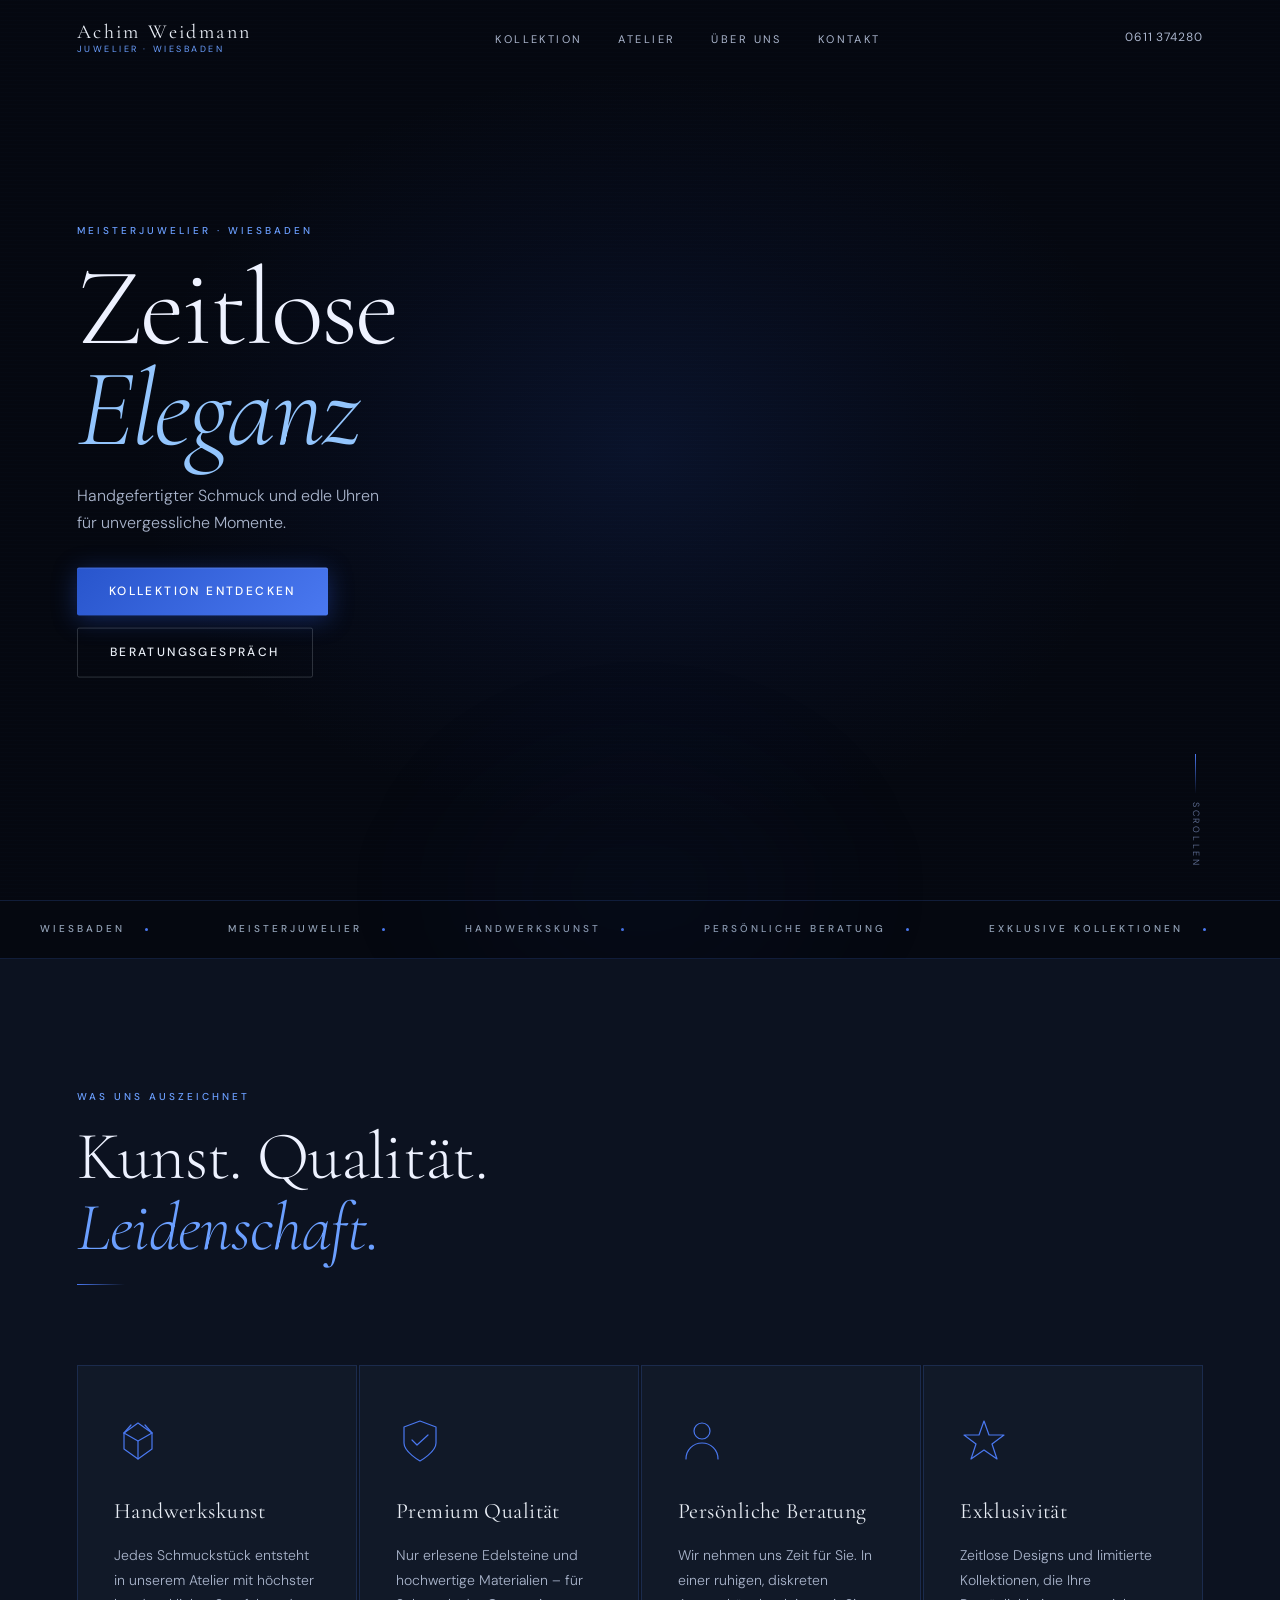
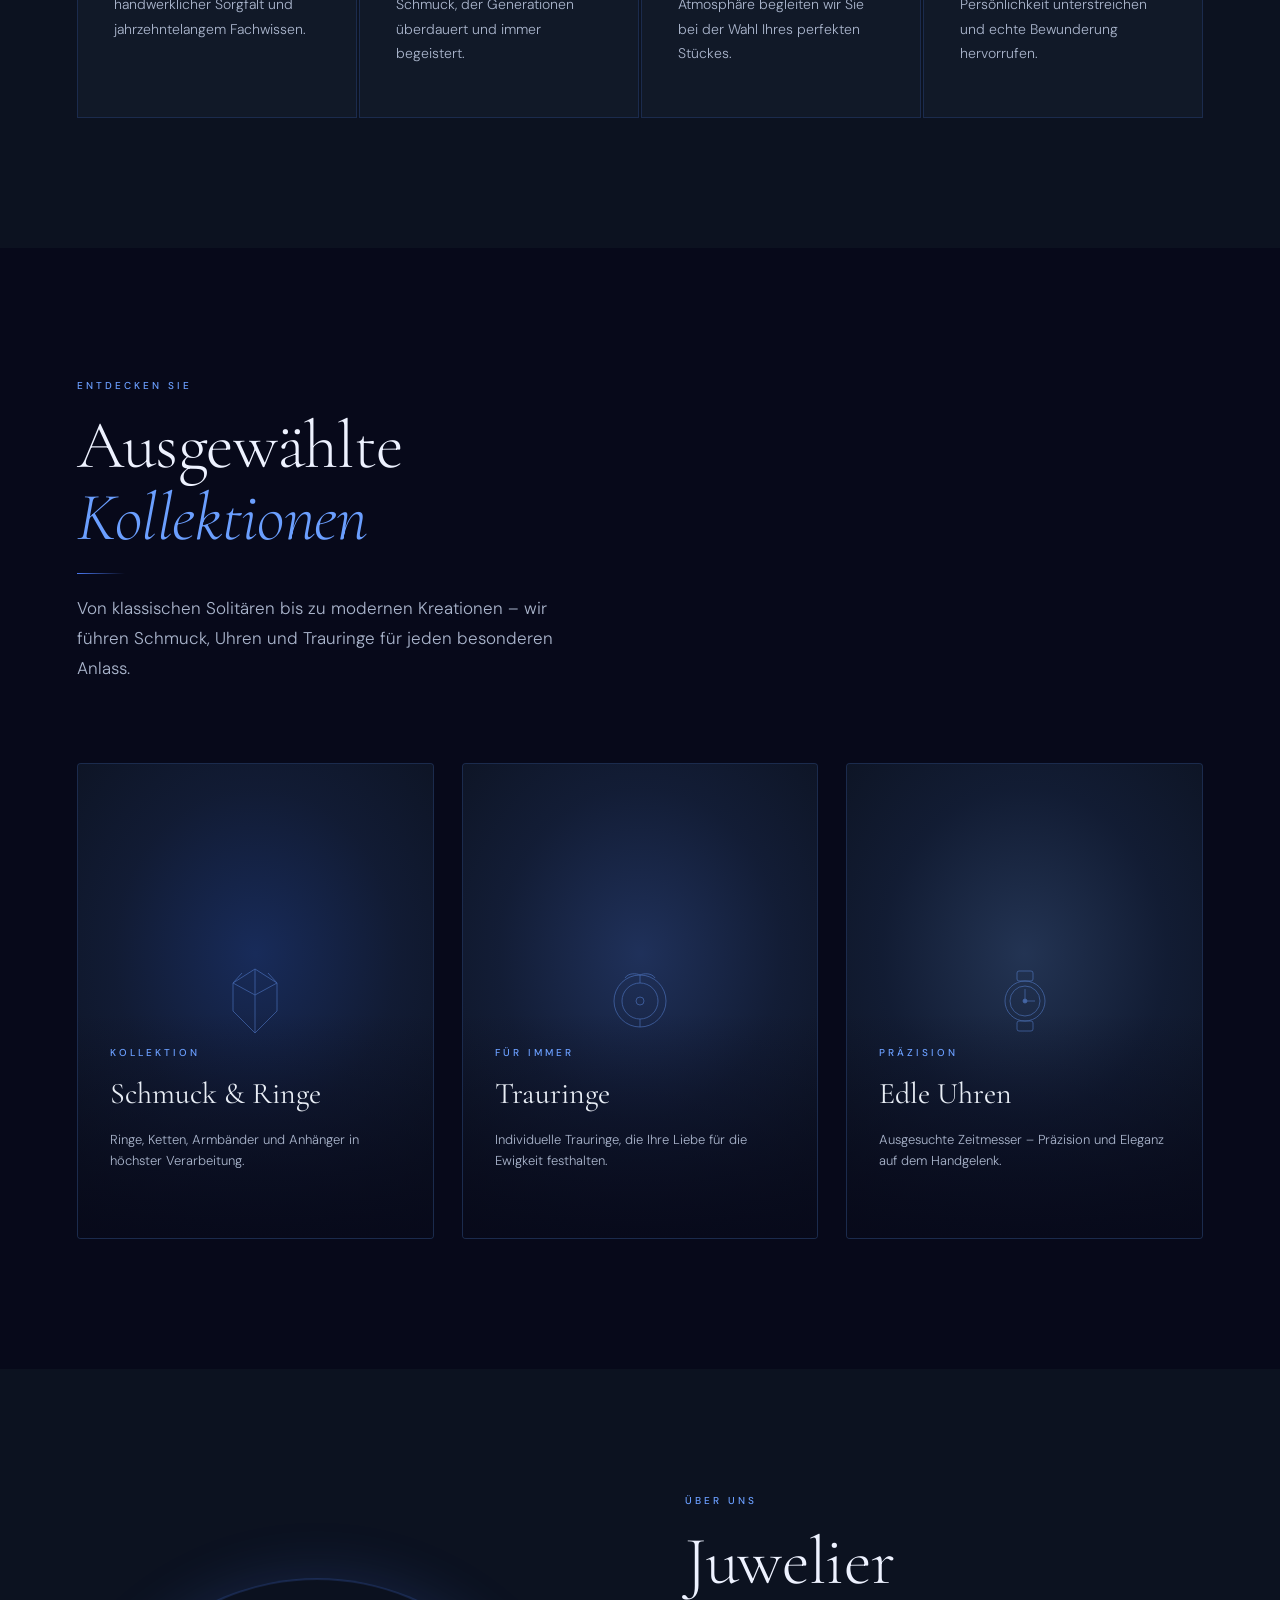
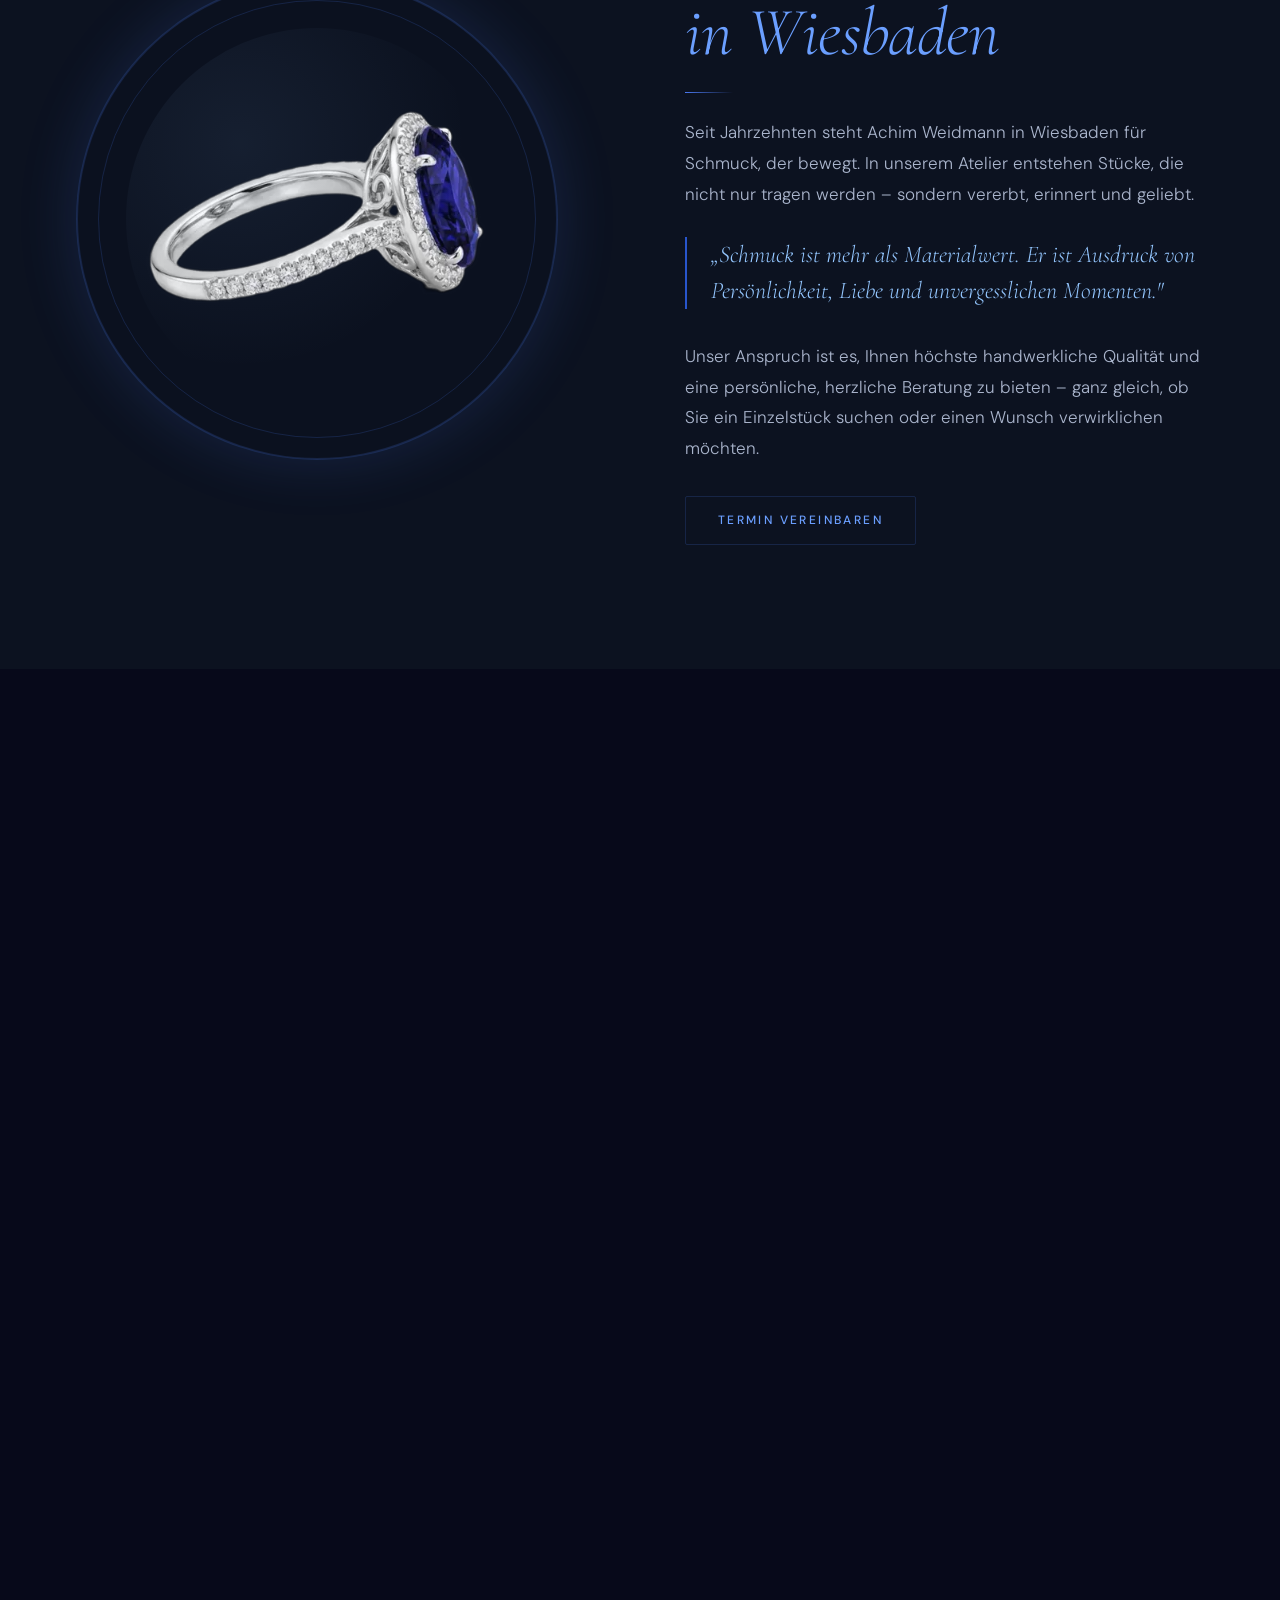
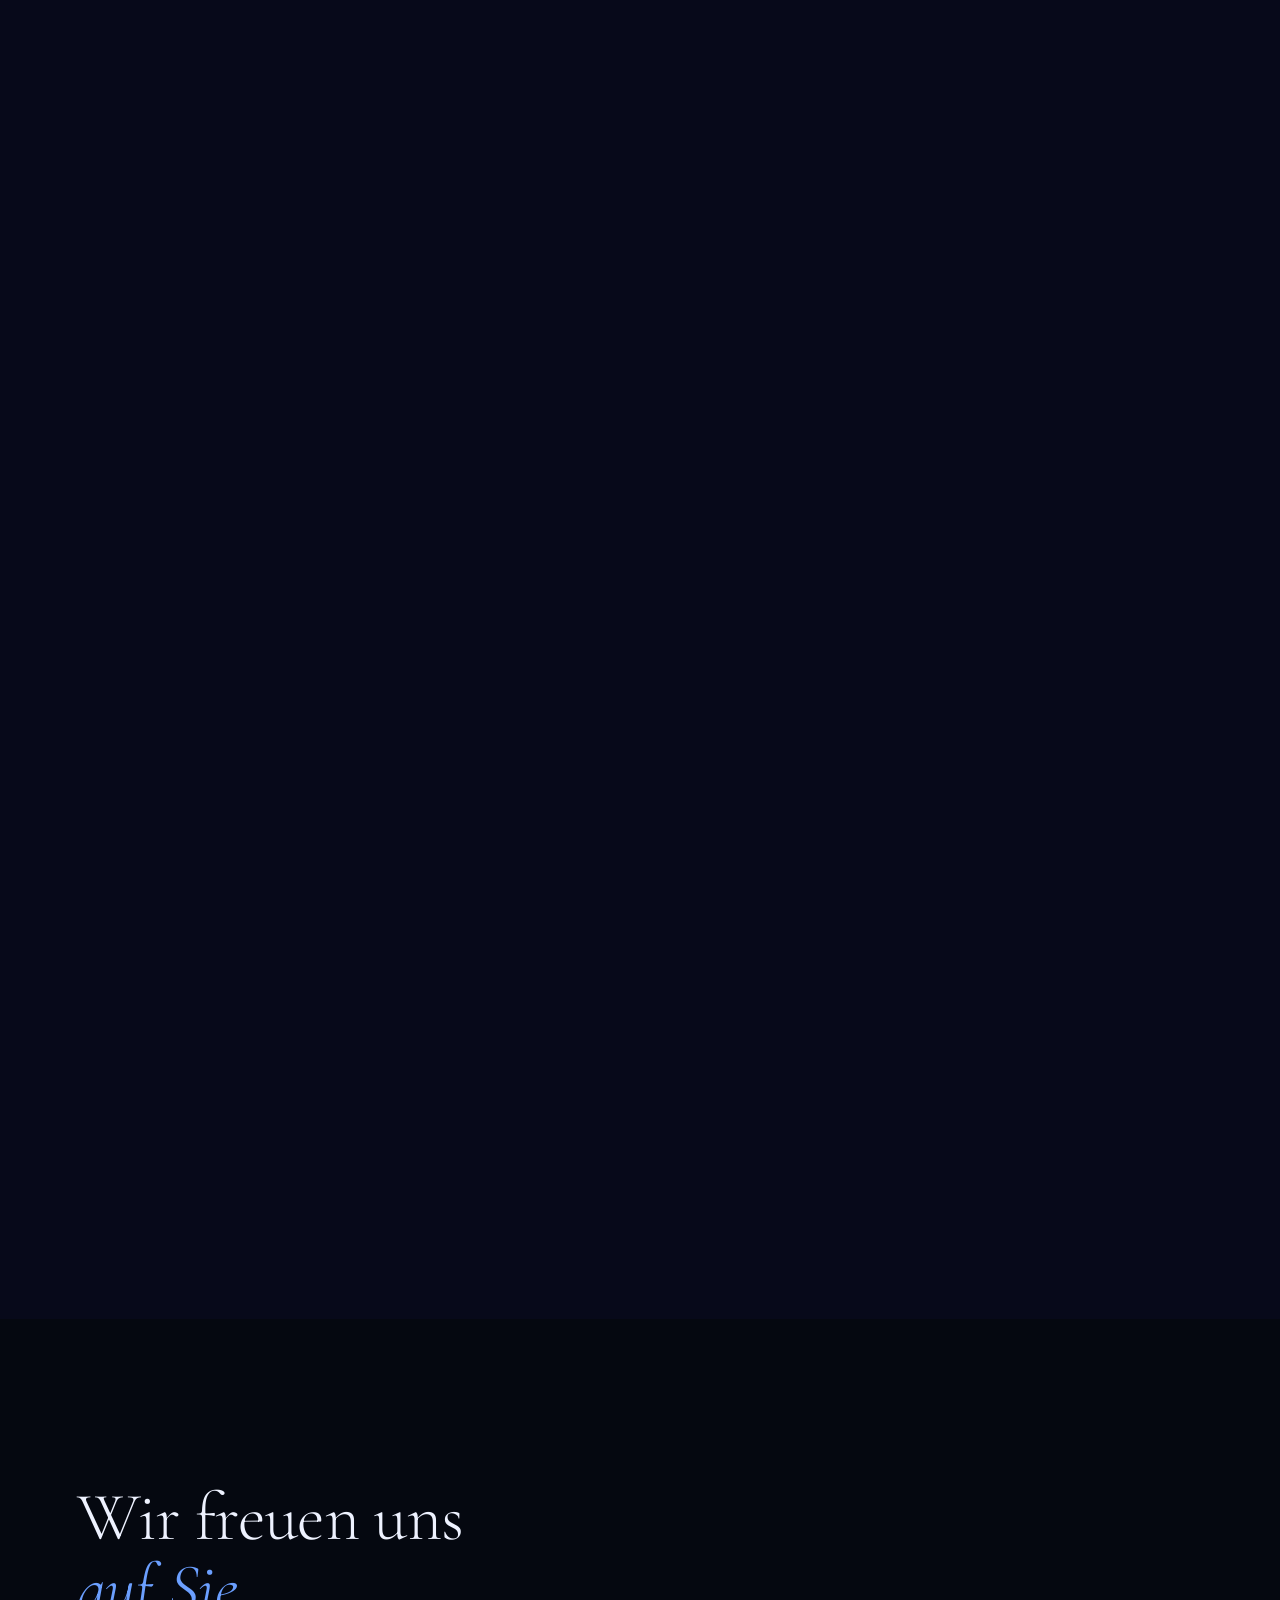
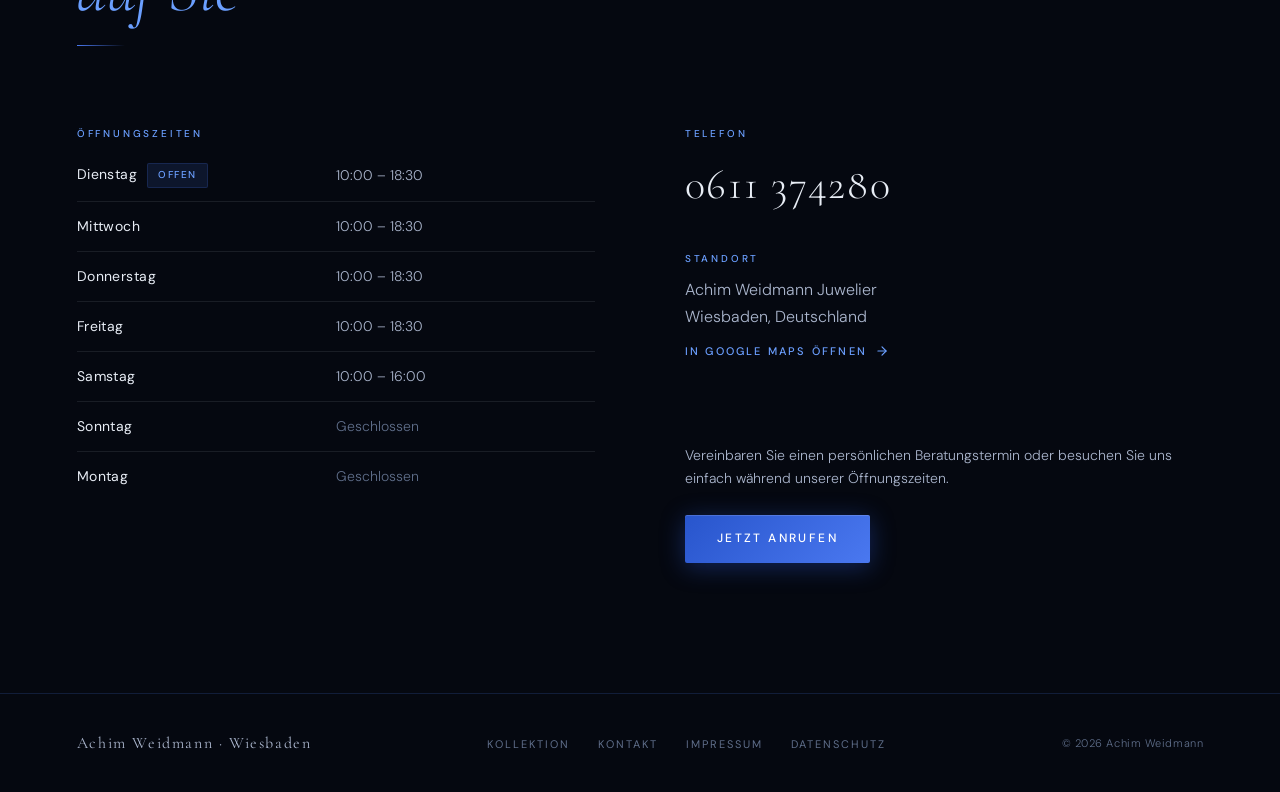
==== index.html @ 813aa3cb "Switch to 0318(5).mov — portrait ring animation in circle" ====
<!DOCTYPE html>
<html lang="de">
<head>
  <meta charset="UTF-8" />
  <meta name="viewport" content="width=device-width, initial-scale=1.0" />
  <title>Achim Weidmann · Juwelier Wiesbaden</title>
  <meta name="description" content="Achim Weidmann – Ihr Juwelier in Wiesbaden. Handgefertigter Schmuck, edle Uhren, Trauringe und persönliche Beratung auf höchstem Niveau." />
  <meta name="theme-color" content="#050810" />

  <!-- Preload first animation frame -->
  <link rel="preload" href="frames-web/frame-001.webp" as="image" type="image/webp" />

  <!-- Google Fonts -->
  <link rel="preconnect" href="https://fonts.googleapis.com" />
  <link rel="preconnect" href="https://fonts.gstatic.com" crossorigin />
  <link href="https://fonts.googleapis.com/css2?family=Cormorant+Garamond:ital,wght@0,300;0,400;0,500;0,600;1,300;1,400;1,500&family=DM+Sans:ital,opsz,wght@0,9..40,300;0,9..40,400;0,9..40,500;1,9..40,300&display=swap" rel="stylesheet" />

  <style>
    /* ══════════════════════════════════════════════════════════
       DESIGN TOKENS
    ══════════════════════════════════════════════════════════ */
    :root {
      /* Backgrounds — deep dark sapphire world */
      --void:       #050810;
      --deep:       #07091a;
      --surface-1:  #0c1220;
      --surface-2:  #111928;
      --surface-3:  #172133;

      /* Sapphire spectrum */
      --s900: #0a1c5a;
      --s700: #1a3899;
      --s500: #2855cc;
      --s400: #4a78f0;
      --s300: #6b9fff;
      --s200: #93c5fd;
      --s100: #dbeafe;

      /* Platinum / silver accents */
      --platin:  #e8edf5;
      --silver:  #94a3b8;
      --silver2: #6878a0;

      /* Typography */
      --text:    #eef2ff;
      --text2:   #aab5cc;
      --text3:   #5f6e8a;

      /* Borders */
      --bd-s:  rgba(74, 120, 240, 0.18);
      --bd-p:  rgba(203, 213, 225, 0.10);
      --bd-w:  rgba(203, 213, 225, 0.20);

      /* Glow effects */
      --glow-sm:  0 0 40px rgba(74, 120, 240, 0.20);
      --glow-md:  0 0 70px rgba(74, 120, 240, 0.28);
      --glow-lg:  0 0 120px rgba(74, 120, 240, 0.38);

      /* Fonts */
      --serif: 'Cormorant Garamond', Georgia, serif;
      --sans:  'DM Sans', system-ui, sans-serif;

      /* Layout */
      --nav-h:    76px;
      --pad-x:    clamp(24px, 6vw, 80px);
      --pad-sec:  clamp(80px, 11vw, 130px);
      --max-w:    1320px;
      --radius:   4px;
      --radius-lg: 12px;
    }

    /* ══════════════════════════════════════════════════════════
       RESET
    ══════════════════════════════════════════════════════════ */
    *, *::before, *::after { margin: 0; padding: 0; box-sizing: border-box; }
    html { scroll-behavior: smooth; -webkit-text-size-adjust: 100%; }
    body {
      font-family: var(--sans);
      color: var(--text);
      background: var(--deep);
      overflow-x: hidden;
      line-height: 1.65;
      font-weight: 300;
    }
    img  { display: block; max-width: 100%; }
    a    { color: inherit; text-decoration: none; cursor: pointer; }
    button { cursor: pointer; font-family: var(--sans); border: none; background: none; }

    /* ══════════════════════════════════════════════════════════
       TYPOGRAPHY SYSTEM
    ══════════════════════════════════════════════════════════ */
    .display-hero {
      font-family: var(--serif);
      font-size: clamp(56px, 9vw, 110px);
      font-weight: 300;
      line-height: 0.92;
      letter-spacing: -0.02em;
      color: var(--text);
    }
    .display-hero em {
      font-style: italic;
      font-weight: 300;
      color: var(--s200);
    }
    .display-section {
      font-family: var(--serif);
      font-size: clamp(38px, 5.5vw, 68px);
      font-weight: 300;
      line-height: 1.05;
      letter-spacing: -0.01em;
    }
    .display-section em {
      font-style: italic;
      color: var(--s300);
    }
    .display-sub {
      font-family: var(--serif);
      font-size: clamp(26px, 3.5vw, 44px);
      font-weight: 400;
      line-height: 1.2;
    }
    .overline {
      font-family: var(--sans);
      font-size: 10px;
      font-weight: 500;
      letter-spacing: 0.3em;
      text-transform: uppercase;
      color: var(--s300);
      display: block;
    }
    .body-text {
      font-size: clamp(15px, 1.8vw, 17px);
      line-height: 1.75;
      color: var(--text2);
      font-weight: 300;
    }
    .body-text--large {
      font-size: clamp(17px, 2.2vw, 20px);
      line-height: 1.8;
    }

    /* ══════════════════════════════════════════════════════════
       BUTTONS
    ══════════════════════════════════════════════════════════ */
    .btn {
      display: inline-flex;
      align-items: center;
      gap: 10px;
      padding: 14px 32px;
      font-family: var(--sans);
      font-size: 12px;
      font-weight: 500;
      letter-spacing: 0.2em;
      text-transform: uppercase;
      border-radius: 2px;
      transition: all 0.35s cubic-bezier(0.25, 0, 0, 1);
      position: relative;
      overflow: hidden;
      white-space: nowrap;
    }
    .btn::after {
      content: '';
      position: absolute;
      inset: 0;
      background: rgba(255,255,255,0.05);
      opacity: 0;
      transition: opacity 0.25s;
    }
    .btn:hover::after { opacity: 1; }

    .btn--primary {
      background: linear-gradient(135deg, var(--s500) 0%, var(--s400) 100%);
      color: white;
      box-shadow: 0 4px 24px rgba(40, 85, 204, 0.4),
                  inset 0 1px 0 rgba(255,255,255,0.15);
    }
    .btn--primary:hover {
      transform: translateY(-2px);
      box-shadow: 0 8px 36px rgba(40, 85, 204, 0.55),
                  inset 0 1px 0 rgba(255,255,255,0.2);
    }
    .btn--ghost {
      background: transparent;
      color: var(--platin);
      border: 1px solid var(--bd-w);
    }
    .btn--ghost:hover {
      background: rgba(255,255,255,0.04);
      border-color: rgba(203, 213, 225, 0.40);
      transform: translateY(-2px);
    }
    .btn--outline-sapphire {
      background: transparent;
      color: var(--s300);
      border: 1px solid var(--bd-s);
    }
    .btn--outline-sapphire:hover {
      background: rgba(74, 120, 240, 0.08);
      border-color: var(--s400);
      transform: translateY(-2px);
    }

    /* ══════════════════════════════════════════════════════════
       NAVIGATION
    ══════════════════════════════════════════════════════════ */
    .nav {
      position: fixed;
      top: 0; left: 0; right: 0;
      z-index: 500;
      height: var(--nav-h);
      display: flex;
      align-items: center;
      justify-content: space-between;
      padding: 0 var(--pad-x);
      transition: background 0.5s ease, backdrop-filter 0.5s ease, box-shadow 0.5s ease;
    }
    .nav--scrolled {
      background: rgba(7, 9, 26, 0.85);
      backdrop-filter: blur(20px) saturate(1.5);
      -webkit-backdrop-filter: blur(20px) saturate(1.5);
      box-shadow: 0 1px 0 var(--bd-s), 0 4px 40px rgba(0,0,0,0.5);
    }
    .nav__brand {
      font-family: var(--serif);
      font-size: 20px;
      font-weight: 400;
      letter-spacing: 0.12em;
      color: var(--platin);
      display: flex;
      flex-direction: column;
      line-height: 1;
    }
    .nav__brand-sub {
      font-family: var(--sans);
      font-size: 9px;
      font-weight: 400;
      letter-spacing: 0.28em;
      text-transform: uppercase;
      color: var(--s300);
      margin-top: 3px;
    }
    .nav__links {
      display: flex;
      align-items: center;
      gap: 36px;
      list-style: none;
    }
    .nav__links a {
      font-size: 11px;
      font-weight: 400;
      letter-spacing: 0.22em;
      text-transform: uppercase;
      color: var(--text2);
      position: relative;
      padding-bottom: 3px;
      transition: color 0.25s;
    }
    .nav__links a::after {
      content: '';
      position: absolute;
      bottom: 0; left: 0;
      width: 0; height: 1px;
      background: var(--s400);
      transition: width 0.3s cubic-bezier(0.25, 0, 0, 1);
    }
    .nav__links a:hover { color: var(--platin); }
    .nav__links a:hover::after { width: 100%; }

    .nav__cta {
      display: flex;
      align-items: center;
      gap: 16px;
    }
    .nav__phone {
      font-size: 12px;
      font-weight: 400;
      letter-spacing: 0.08em;
      color: var(--text2);
      transition: color 0.25s;
    }
    .nav__phone:hover { color: var(--platin); }

    .nav__menu-toggle {
      display: none;
      width: 40px; height: 40px;
      align-items: center; justify-content: center;
      flex-direction: column;
      gap: 5px;
    }
    .nav__menu-toggle span {
      display: block;
      width: 22px; height: 1px;
      background: var(--platin);
      transition: all 0.3s;
    }

    /* Mobile nav */
    .nav__mobile {
      display: none;
      position: fixed;
      inset: 0;
      background: rgba(5, 8, 16, 0.97);
      backdrop-filter: blur(24px);
      z-index: 490;
      flex-direction: column;
      align-items: center;
      justify-content: center;
      gap: 32px;
    }
    .nav__mobile.is-open { display: flex; }
    .nav__mobile a {
      font-family: var(--serif);
      font-size: 40px;
      font-weight: 300;
      letter-spacing: 0.05em;
      color: var(--platin);
      transition: color 0.25s;
    }
    .nav__mobile a:hover { color: var(--s300); }
    .nav__mobile-close {
      position: absolute;
      top: 28px; right: var(--pad-x);
      font-size: 28px;
      color: var(--silver);
      cursor: pointer;
    }

    /* ══════════════════════════════════════════════════════════
       HERO — simple full-viewport section (no scroll animation)
    ══════════════════════════════════════════════════════════ */
    #hero-scroll {
      min-height: 100vh;
      position: relative;
      display: flex;
      align-items: center;
    }

    #hero-sticky {
      width: 100%;
      height: 100vh;
      overflow: hidden;
      background: var(--void);
      display: flex;
      align-items: center;
      justify-content: center;
    }

    /* Layered background glows */
    .hero-bg {
      position: absolute;
      inset: 0;
      pointer-events: none;
      z-index: 0;
    }
    .hero-bg__radial {
      position: absolute;
      top: 50%; left: 50%;
      transform: translate(-50%, -50%);
      width: 80vmax;
      height: 60vmax;
      background: radial-gradient(ellipse at center,
        rgba(40, 85, 204, 0.14) 0%,
        rgba(26, 56, 153, 0.07) 40%,
        transparent 70%
      );
      border-radius: 50%;
      /* BACKGROUND EFFECT — configure here for scrolling color shift */
      transition: opacity 0.1s;
    }
    .hero-bg__bottom {
      position: absolute;
      bottom: -20%;
      left: 30%;
      width: 40vmax;
      height: 30vmax;
      background: radial-gradient(ellipse at center,
        rgba(14, 30, 90, 0.12) 0%,
        transparent 70%
      );
      border-radius: 50%;
      filter: blur(40px);
    }
    /* Subtle horizontal scan lines for depth */
    .hero-bg__lines {
      position: absolute;
      inset: 0;
      background-image: repeating-linear-gradient(
        0deg,
        transparent,
        transparent 3px,
        rgba(74, 120, 240, 0.012) 3px,
        rgba(74, 120, 240, 0.012) 4px
      );
    }

    /* ══════════════════════════════════════════════════════════
       ABOUT — SCROLL ANIMATION (canvas inside circle)
       350vh scroll container, sticky at 100vh, canvas clips to circle
    ══════════════════════════════════════════════════════════ */
    #about-scroll {
      height: 350vh;
      position: relative;
    }

    #about-sticky {
      position: sticky;
      top: 0;
      height: 100vh;
      background: var(--surface-1);
      display: flex;
      align-items: center;
      justify-content: center;
      padding: 0 var(--pad-x);
    }

    /* Canvas sits inside the gem-frame circle — clipped by border-radius + overflow:hidden.
       Portrait canvas (600×802): width fills the circle, height overflows and is clipped. */
    #anim-canvas {
      position: absolute;
      top: 50%;
      left: 50%;
      transform: translate(-50%, -50%);
      width: 100%;
      height: auto;
    }

    /* Loading ring inside the circle */
    #anim-loading {
      position: absolute;
      inset: 0;
      display: flex;
      align-items: center;
      justify-content: center;
      background: var(--surface-2);
      transition: opacity 0.6s ease;
      z-index: 2;
    }
    #anim-loading.is-hidden { opacity: 0; pointer-events: none; }

    /* Hero text — static, always fully visible */
    .hero-text {
      position: absolute;
      z-index: 10;
    }

    /* Desktop: centered left column */
    @media (min-width: 768px) {
      .hero-text {
        left: var(--pad-x);
        top: 50%;
        transform: translateY(-50%);
        max-width: 480px;
      }
    }
    /* Mobile: bottom center */
    @media (max-width: 767px) {
      .hero-text {
        left: var(--pad-x);
        right: var(--pad-x);
        bottom: 80px;
        text-align: center;
      }
    }

    .hero-text .overline  { margin-bottom: 18px; }
    .hero-text .hero-title { margin: 0 0 20px; }
    .hero-text .hero-body  {
      font-size: clamp(14px, 1.6vw, 16px);
      color: var(--text2);
      line-height: 1.7;
      margin-bottom: 32px;
      font-weight: 300;
    }
    .hero-actions {
      display: flex;
      gap: 12px;
      flex-wrap: wrap;
      pointer-events: all;
    }
    @media (max-width: 767px) {
      .hero-actions { justify-content: center; }
    }

    /* Scroll indicator */
    .scroll-hint {
      position: absolute;
      bottom: 32px;
      right: var(--pad-x);
      display: flex;
      flex-direction: column;
      align-items: center;
      gap: 8px;
      z-index: 10;
      pointer-events: none;
      transition: opacity 0.3s;
    }
    .scroll-hint__line {
      width: 1px;
      height: 40px;
      background: linear-gradient(to bottom, var(--s400), transparent);
      animation: scrollPulse 2s ease-in-out infinite;
    }
    .scroll-hint__label {
      font-size: 9px;
      letter-spacing: 0.3em;
      text-transform: uppercase;
      color: var(--silver2);
      writing-mode: vertical-rl;
      text-orientation: mixed;
    }
    @keyframes scrollPulse {
      0%, 100% { opacity: 0.4; transform: scaleY(0.7); transform-origin: top; }
      50%       { opacity: 1;   transform: scaleY(1);   }
    }

    /* End CTA: appears when animation finishes — JS drives opacity/transform */
    #hero-end-cta {
      position: absolute;
      z-index: 10;
      bottom: clamp(60px, 10vh, 110px);
      left: 50%;
      transform: translateX(-50%);
      text-align: center;
      display: flex;
      flex-direction: column;
      align-items: center;
      gap: 20px;
      opacity: 0;
      pointer-events: none;
      /* No CSS transition — scroll JS updates directly each RAF frame */
    }
    #hero-end-cta.is-visible { pointer-events: all; }

    /* Loading overlay */
    #hero-loading {
      position: absolute;
      inset: 0;
      z-index: 20;
      background: var(--void);
      display: flex;
      align-items: center;
      justify-content: center;
      transition: opacity 0.8s ease;
    }
    #hero-loading.is-hidden { opacity: 0; pointer-events: none; }
    .loading-ring {
      width: 40px; height: 40px;
      border: 1px solid var(--bd-s);
      border-top-color: var(--s400);
      border-radius: 50%;
      animation: spin 1s linear infinite;
    }
    @keyframes spin { to { transform: rotate(360deg); } }

    /* ══════════════════════════════════════════════════════════
       MARQUEE — Trust bar
    ══════════════════════════════════════════════════════════ */
    .marquee-section {
      background: var(--void);
      border-top: 1px solid var(--bd-s);
      border-bottom: 1px solid var(--bd-s);
      padding: 20px 0;
      overflow: hidden;
    }
    .marquee-track {
      display: flex;
      gap: 0;
      white-space: nowrap;
      animation: marqueeScroll 28s linear infinite;
    }
    .marquee-track:hover { animation-play-state: paused; }
    .marquee-item {
      display: flex;
      align-items: center;
      gap: 20px;
      padding: 0 40px;
      font-size: 10px;
      font-weight: 500;
      letter-spacing: 0.30em;
      text-transform: uppercase;
      color: var(--silver);
    }
    .marquee-dot {
      width: 3px; height: 3px;
      border-radius: 50%;
      background: var(--s400);
      flex-shrink: 0;
    }
    @keyframes marqueeScroll {
      0%   { transform: translateX(0); }
      100% { transform: translateX(-50%); }
    }

    /* ══════════════════════════════════════════════════════════
       SHARED SECTION LAYOUT
    ══════════════════════════════════════════════════════════ */
    .section {
      padding: var(--pad-sec) var(--pad-x);
      position: relative;
    }
    .section__inner {
      max-width: var(--max-w);
      margin: 0 auto;
    }
    .section__header {
      margin-bottom: clamp(48px, 7vw, 80px);
    }
    .section__header .overline { margin-bottom: 16px; }
    .section__header p {
      margin-top: 18px;
      max-width: 520px;
    }
    .gold-rule {
      width: 48px; height: 1px;
      background: linear-gradient(90deg, var(--s400), transparent);
      margin: 20px 0;
    }

    /* ══════════════════════════════════════════════════════════
       SERVICES — 4 value pillars
    ══════════════════════════════════════════════════════════ */
    .services { background: var(--surface-1); }

    .services-grid {
      display: grid;
      grid-template-columns: repeat(auto-fit, minmax(240px, 1fr));
      gap: 2px;
    }
    .service-card {
      background: var(--surface-2);
      padding: clamp(32px, 4vw, 52px) clamp(24px, 3vw, 36px);
      border: 1px solid var(--bd-s);
      position: relative;
      overflow: hidden;
      transition: all 0.4s cubic-bezier(0.25, 0, 0, 1);
    }
    .service-card::before {
      content: '';
      position: absolute;
      top: 0; left: 0; right: 0;
      height: 2px;
      background: linear-gradient(90deg, var(--s500), var(--s300));
      transform: scaleX(0);
      transform-origin: left;
      transition: transform 0.4s cubic-bezier(0.25, 0, 0, 1);
    }
    .service-card:hover {
      background: var(--surface-3);
      transform: translateY(-4px);
      box-shadow: var(--glow-sm), 0 16px 40px rgba(0,0,0,0.4);
    }
    .service-card:hover::before { transform: scaleX(1); }

    .service-icon {
      width: 48px; height: 48px;
      margin-bottom: 28px;
      color: var(--s400);
    }
    .service-icon svg {
      width: 100%; height: 100%;
      stroke: currentColor;
      fill: none;
      stroke-width: 1.2;
      stroke-linecap: round;
      stroke-linejoin: round;
    }
    .service-card h3 {
      font-family: var(--serif);
      font-size: 22px;
      font-weight: 400;
      color: var(--platin);
      margin-bottom: 14px;
      letter-spacing: 0.02em;
    }
    .service-card p {
      font-size: 14px;
      color: var(--text2);
      line-height: 1.75;
    }

    /* ══════════════════════════════════════════════════════════
       COLLECTION SHOWCASE
    ══════════════════════════════════════════════════════════ */
    .collection { background: var(--deep); }

    .collection-grid {
      display: grid;
      grid-template-columns: repeat(3, 1fr);
      gap: clamp(16px, 2.5vw, 28px);
    }
    @media (max-width: 900px)  { .collection-grid { grid-template-columns: 1fr 1fr; } }
    @media (max-width: 600px)  { .collection-grid { grid-template-columns: 1fr; } }

    .collection-card {
      position: relative;
      overflow: hidden;
      border-radius: var(--radius);
      border: 1px solid var(--bd-s);
      aspect-ratio: 3 / 4;
      background: var(--surface-2);
      cursor: pointer;
      group: true;
      transition: transform 0.45s cubic-bezier(0.25, 0, 0, 1),
                  box-shadow 0.45s cubic-bezier(0.25, 0, 0, 1);
    }
    .collection-card:hover {
      transform: translateY(-6px);
      box-shadow: var(--glow-md), 0 24px 60px rgba(0,0,0,0.5);
    }

    /* Sapphire gradient placeholder for jewelry imagery */
    .collection-card__visual {
      position: absolute;
      inset: 0;
      display: flex;
      align-items: center;
      justify-content: center;
    }
    .collection-card__visual::before {
      content: '';
      position: absolute;
      inset: 0;
    }
    .collection-card:nth-child(1) .collection-card__visual::before {
      background: radial-gradient(ellipse 80% 70% at 50% 40%,
        rgba(40, 85, 204, 0.30) 0%,
        rgba(20, 40, 120, 0.15) 50%,
        var(--surface-1) 100%);
    }
    .collection-card:nth-child(2) .collection-card__visual::before {
      background: radial-gradient(ellipse 80% 70% at 50% 40%,
        rgba(74, 120, 240, 0.25) 0%,
        rgba(30, 56, 153, 0.12) 50%,
        var(--surface-1) 100%);
    }
    .collection-card:nth-child(3) .collection-card__visual::before {
      background: radial-gradient(ellipse 80% 70% at 50% 40%,
        rgba(107, 159, 255, 0.20) 0%,
        rgba(26, 56, 153, 0.10) 50%,
        var(--surface-1) 100%);
    }

    /* Decorative gem icon */
    .gem-icon {
      position: relative;
      z-index: 1;
      width: 80px; height: 80px;
      opacity: 0.5;
      color: var(--s300);
      transition: opacity 0.4s, transform 0.4s;
    }
    .collection-card:hover .gem-icon {
      opacity: 0.8;
      transform: scale(1.08);
    }

    .collection-card__info {
      position: absolute;
      bottom: 0; left: 0; right: 0;
      padding: clamp(20px, 3vw, 32px);
      background: linear-gradient(to top, rgba(7,9,26,0.95) 0%, transparent 100%);
      transform: translateY(8px);
      transition: transform 0.4s cubic-bezier(0.25, 0, 0, 1);
    }
    .collection-card:hover .collection-card__info { transform: translateY(0); }
    .collection-card__info .overline { margin-bottom: 8px; }
    .collection-card__info h3 {
      font-family: var(--serif);
      font-size: clamp(22px, 2.5vw, 30px);
      font-weight: 400;
      color: var(--platin);
      margin-bottom: 10px;
    }
    .collection-card__info p {
      font-size: 13px;
      color: var(--text2);
      margin-bottom: 16px;
    }
    .card-link {
      display: inline-flex;
      align-items: center;
      gap: 8px;
      font-size: 11px;
      font-weight: 500;
      letter-spacing: 0.18em;
      text-transform: uppercase;
      color: var(--s300);
      opacity: 0;
      transform: translateX(-6px);
      transition: opacity 0.35s 0.05s, transform 0.35s 0.05s, color 0.25s;
    }
    .card-link:hover { color: var(--s200); }
    .collection-card:hover .card-link { opacity: 1; transform: translateX(0); }
    .card-link svg {
      width: 14px; height: 14px;
      stroke: currentColor; fill: none;
      stroke-width: 2; stroke-linecap: round; stroke-linejoin: round;
    }

    /* ══════════════════════════════════════════════════════════
       ABOUT / STORY
    ══════════════════════════════════════════════════════════ */
    /* .about background now comes from #about-sticky */
    .about { background: transparent; padding: 0; }
    .about-inner {
      display: grid;
      grid-template-columns: 1fr 1fr;
      gap: clamp(48px, 7vw, 100px);
      align-items: center;
    }
    @media (max-width: 768px) {
      .about-inner { grid-template-columns: 1fr; gap: 48px; }
    }

    .about__visual {
      position: relative;
    }
    .about__gem-frame {
      aspect-ratio: 1;
      max-width: 480px;
      width: 100%;
      border-radius: 50%;
      background: var(--surface-1);
      border: 1px solid var(--bd-s);
      position: relative;
      overflow: hidden; /* clips canvas to circle */
      box-shadow: 0 0 80px rgba(74, 120, 240, 0.18),
                  0 0 0 1px var(--bd-s);
    }
    .about__gem-frame::before {
      content: '';
      position: absolute;
      inset: 20px;
      border-radius: 50%;
      border: 1px solid var(--bd-s);
    }
    .about__gem-frame::after {
      content: '';
      position: absolute;
      top: 10%; left: 10%;
      right: 10%; bottom: 10%;
      border-radius: 50%;
      background: radial-gradient(ellipse at 30% 30%,
        rgba(147, 197, 253, 0.08), transparent 60%);
    }
    .about__gem-icon {
      width: 120px; height: 120px;
      color: var(--s400);
      opacity: 0.6;
      position: relative;
      z-index: 1;
    }

    .about__content .overline   { margin-bottom: 16px; }
    .about__content .gold-rule  { margin: 24px 0; }
    .about__content p {
      font-size: clamp(15px, 1.8vw, 17px);
      color: var(--text2);
      line-height: 1.8;
      margin-bottom: 18px;
      font-weight: 300;
    }
    .about__content p:last-of-type { margin-bottom: 32px; }
    .about__quote {
      font-family: var(--serif);
      font-size: clamp(18px, 2.4vw, 24px);
      font-style: italic;
      font-weight: 300;
      color: var(--s200);
      line-height: 1.5;
      padding-left: 24px;
      border-left: 2px solid var(--s500);
      margin: 28px 0 32px;
    }

    /* ══════════════════════════════════════════════════════════
       CONTACT / VISIT
    ══════════════════════════════════════════════════════════ */
    .contact { background: var(--void); }
    .contact-grid {
      display: grid;
      grid-template-columns: 1fr 1fr;
      gap: clamp(48px, 7vw, 100px);
      align-items: start;
    }
    @media (max-width: 768px) {
      .contact-grid { grid-template-columns: 1fr; gap: 48px; }
    }

    /* Hours table */
    .hours-table {
      width: 100%;
      border-collapse: collapse;
    }
    .hours-table tr {
      border-bottom: 1px solid var(--bd-p);
    }
    .hours-table tr:last-child { border-bottom: none; }
    .hours-table td {
      padding: 13px 0;
      font-size: 14px;
      font-weight: 300;
      color: var(--text2);
    }
    .hours-table td:first-child {
      color: var(--platin);
      font-weight: 400;
      letter-spacing: 0.03em;
      width: 50%;
    }
    .hours-table .closed { color: var(--text3); }
    .hours-badge {
      display: inline-block;
      padding: 3px 10px;
      font-size: 10px;
      font-weight: 500;
      letter-spacing: 0.15em;
      text-transform: uppercase;
      border-radius: 2px;
      background: rgba(74, 120, 240, 0.12);
      color: var(--s300);
      border: 1px solid var(--bd-s);
      margin-left: 10px;
      vertical-align: middle;
    }

    .contact__info {
      display: flex;
      flex-direction: column;
      gap: 32px;
    }
    .contact__item-label {
      font-size: 10px;
      font-weight: 500;
      letter-spacing: 0.28em;
      text-transform: uppercase;
      color: var(--s300);
      margin-bottom: 8px;
    }
    .contact__phone {
      font-family: var(--serif);
      font-size: clamp(28px, 4vw, 42px);
      font-weight: 300;
      color: var(--platin);
      letter-spacing: 0.04em;
      transition: color 0.25s;
    }
    .contact__phone:hover { color: var(--s200); }
    .contact__address {
      font-size: 16px;
      color: var(--text2);
      line-height: 1.7;
      font-weight: 300;
    }
    .contact__map-link {
      display: inline-flex;
      align-items: center;
      gap: 8px;
      font-size: 11px;
      font-weight: 500;
      letter-spacing: 0.2em;
      text-transform: uppercase;
      color: var(--s300);
      margin-top: 12px;
      transition: color 0.25s;
    }
    .contact__map-link:hover { color: var(--s200); }
    .contact__map-link svg {
      width: 14px; height: 14px;
      stroke: currentColor; fill: none;
      stroke-width: 2;
    }
    .contact-cta-block { margin-top: 48px; }
    .contact-cta-block p {
      font-size: 14px;
      color: var(--text2);
      line-height: 1.7;
      margin-bottom: 24px;
    }

    /* ══════════════════════════════════════════════════════════
       FOOTER
    ══════════════════════════════════════════════════════════ */
    .footer {
      background: var(--void);
      border-top: 1px solid var(--bd-s);
      padding: 36px var(--pad-x);
    }
    .footer-inner {
      max-width: var(--max-w);
      margin: 0 auto;
      display: flex;
      align-items: center;
      justify-content: space-between;
      flex-wrap: wrap;
      gap: 20px;
    }
    .footer__brand {
      font-family: var(--serif);
      font-size: 16px;
      font-weight: 400;
      letter-spacing: 0.10em;
      color: var(--text2);
    }
    .footer__links {
      display: flex;
      gap: 28px;
      list-style: none;
    }
    .footer__links a {
      font-size: 11px;
      font-weight: 400;
      letter-spacing: 0.18em;
      text-transform: uppercase;
      color: var(--text3);
      transition: color 0.25s;
    }
    .footer__links a:hover { color: var(--text2); }
    .footer__copy {
      font-size: 11px;
      color: var(--text3);
      letter-spacing: 0.05em;
    }

    /* ══════════════════════════════════════════════════════════
       RESPONSIVE MOBILE
    ══════════════════════════════════════════════════════════ */
    @media (max-width: 768px) {
      .nav__links { display: none; }
      .nav__phone  { display: none; }
      .nav__menu-toggle { display: flex; }

      .services-grid { grid-template-columns: 1fr; gap: 2px; }
      .footer-inner  { flex-direction: column; align-items: flex-start; gap: 16px; }
    }

    /* ══════════════════════════════════════════════════════════
       REVEAL ANIMATIONS — subtle fade-up on enter
    ══════════════════════════════════════════════════════════ */
    .reveal {
      opacity: 0;
      transform: translateY(28px);
      transition: opacity 0.8s cubic-bezier(0.25, 0, 0, 1),
                  transform 0.8s cubic-bezier(0.25, 0, 0, 1);
    }
    .reveal.is-visible {
      opacity: 1;
      transform: translateY(0);
    }
    .reveal--delay-1 { transition-delay: 0.1s; }
    .reveal--delay-2 { transition-delay: 0.2s; }
    .reveal--delay-3 { transition-delay: 0.3s; }

    /* ══════════════════════════════════════════════════════════
       SKIP LINK (accessibility)
    ══════════════════════════════════════════════════════════ */
    .skip-link {
      position: absolute;
      top: -100%;
      left: 8px;
      padding: 8px 16px;
      background: var(--s500);
      color: white;
      font-size: 13px;
      border-radius: 0 0 4px 4px;
      z-index: 9999;
    }
    .skip-link:focus { top: 0; }

  </style>
</head>

<body>
  <a href="#main" class="skip-link">Zum Inhalt springen</a>

  <!-- ═══════════════════════════════════════
       NAVIGATION
  ══════════════════════════════════════════ -->
  <nav class="nav" id="main-nav" role="navigation" aria-label="Hauptnavigation">
    <a href="#" class="nav__brand" aria-label="Achim Weidmann Juwelier">
      Achim Weidmann
      <span class="nav__brand-sub">Juwelier · Wiesbaden</span>
    </a>

    <ul class="nav__links" role="list">
      <li><a href="#kollektion">Kollektion</a></li>
      <li><a href="#atelier">Atelier</a></li>
      <li><a href="#about">Über uns</a></li>
      <li><a href="#kontakt">Kontakt</a></li>
    </ul>

    <div class="nav__cta">
      <a href="tel:+496113742800" class="nav__phone" aria-label="Anrufen">0611 374280</a>
      <button class="nav__menu-toggle" id="menu-toggle" aria-label="Menü öffnen" aria-expanded="false">
        <span></span>
        <span></span>
        <span></span>
      </button>
    </div>
  </nav>

  <!-- Mobile nav overlay -->
  <div class="nav__mobile" id="mobile-nav" role="dialog" aria-label="Mobilmenü" aria-hidden="true">
    <button class="nav__mobile-close" id="mobile-close" aria-label="Menü schließen">✕</button>
    <a href="#kollektion" class="mobile-link">Kollektion</a>
    <a href="#atelier"    class="mobile-link">Atelier</a>
    <a href="#about"      class="mobile-link">Über uns</a>
    <a href="#kontakt"    class="mobile-link">Kontakt</a>
    <a href="tel:+496113742800" style="font-size:18px;letter-spacing:0.1em;color:var(--text2);margin-top:16px;">0611 374280</a>
  </div>

  <main id="main">

    <!-- ═══════════════════════════════════════
         HERO — SCROLL ANIMATION (MEGA.md approach)
         500vh scroll container, sticky viewport,
         canvas-based frame player
    ══════════════════════════════════════════ -->
    <section id="hero-scroll" aria-label="Hero">
      <div id="hero-sticky">

        <!-- Background layers -->
        <div class="hero-bg" aria-hidden="true">
          <div class="hero-bg__radial"></div>
          <div class="hero-bg__bottom"></div>
          <div class="hero-bg__lines"></div>
        </div>

        <!-- Hero text — static, always visible -->
        <div class="hero-text" id="hero-text">
          <span class="overline">Meisterjuwelier · Wiesbaden</span>
          <h1 class="display-hero hero-title" style="margin: 0 0 22px;">
            Zeitlose<br>
            <em>Eleganz</em>
          </h1>
          <p class="hero-body">
            Handgefertigter Schmuck und edle Uhren<br>
            für unvergessliche Momente.
          </p>
          <div class="hero-actions">
            <a href="#kollektion" class="btn btn--primary">Kollektion entdecken</a>
            <a href="#kontakt"    class="btn btn--ghost">Beratungsgespräch</a>
          </div>
        </div>

        <!-- Scroll indicator -->
        <div class="scroll-hint" aria-hidden="true">
          <div class="scroll-hint__line"></div>
          <span class="scroll-hint__label">Scrollen</span>
        </div>

      </div>
    </section>

    <!-- ═══════════════════════════════════════
         MARQUEE — Trust bar
    ══════════════════════════════════════════ -->
    <div class="marquee-section" aria-hidden="true">
      <div class="marquee-track" id="marquee-track">
        <!-- items duplicated for seamless loop -->
        <span class="marquee-item"><span>Wiesbaden</span><span class="marquee-dot"></span></span>
        <span class="marquee-item"><span>Meisterjuwelier</span><span class="marquee-dot"></span></span>
        <span class="marquee-item"><span>Handwerkskunst</span><span class="marquee-dot"></span></span>
        <span class="marquee-item"><span>Persönliche Beratung</span><span class="marquee-dot"></span></span>
        <span class="marquee-item"><span>Exklusive Kollektionen</span><span class="marquee-dot"></span></span>
        <span class="marquee-item"><span>Trauringe</span><span class="marquee-dot"></span></span>
        <span class="marquee-item"><span>Edle Uhren</span><span class="marquee-dot"></span></span>
        <span class="marquee-item"><span>Edelsteine</span><span class="marquee-dot"></span></span>
        <!-- Duplicate for seamless loop -->
        <span class="marquee-item"><span>Wiesbaden</span><span class="marquee-dot"></span></span>
        <span class="marquee-item"><span>Meisterjuwelier</span><span class="marquee-dot"></span></span>
        <span class="marquee-item"><span>Handwerkskunst</span><span class="marquee-dot"></span></span>
        <span class="marquee-item"><span>Persönliche Beratung</span><span class="marquee-dot"></span></span>
        <span class="marquee-item"><span>Exklusive Kollektionen</span><span class="marquee-dot"></span></span>
        <span class="marquee-item"><span>Trauringe</span><span class="marquee-dot"></span></span>
        <span class="marquee-item"><span>Edle Uhren</span><span class="marquee-dot"></span></span>
        <span class="marquee-item"><span>Edelsteine</span><span class="marquee-dot"></span></span>
      </div>
    </div>

    <!-- ═══════════════════════════════════════
         SERVICES — 4 value pillars
    ══════════════════════════════════════════ -->
    <section class="section services" id="atelier" aria-labelledby="services-heading">
      <div class="section__inner">
        <header class="section__header">
          <span class="overline reveal">Was uns auszeichnet</span>
          <h2 class="display-section reveal reveal--delay-1" id="services-heading">
            Kunst. Qualität.<br><em>Leidenschaft.</em>
          </h2>
          <div class="gold-rule reveal reveal--delay-2"></div>
        </header>

        <div class="services-grid">

          <article class="service-card reveal">
            <div class="service-icon" aria-hidden="true">
              <svg viewBox="0 0 48 48">
                <!-- Diamond/gem icon -->
                <polygon points="24,6 38,16 38,32 24,42 10,32 10,16"/>
                <polyline points="10,16 24,24 38,16"/>
                <line x1="24" y1="24" x2="24" y2="42"/>
                <line x1="10" y1="16" x2="17" y2="8"/>
                <line x1="38" y1="16" x2="31" y2="8"/>
              </svg>
            </div>
            <h3>Handwerkskunst</h3>
            <p>Jedes Schmuckstück entsteht in unserem Atelier mit höchster handwerklicher Sorgfalt und jahrzehntelangem Fachwissen.</p>
          </article>

          <article class="service-card reveal reveal--delay-1">
            <div class="service-icon" aria-hidden="true">
              <svg viewBox="0 0 48 48">
                <!-- Shield/quality icon -->
                <path d="M24 4 L40 10 L40 26 C40 35 24 44 24 44 C24 44 8 35 8 26 L8 10 Z"/>
                <polyline points="16,23 21,28 32,18"/>
              </svg>
            </div>
            <h3>Premium Qualität</h3>
            <p>Nur erlesene Edelsteine und hochwertige Materialien – für Schmuck, der Generationen überdauert und immer begeistert.</p>
          </article>

          <article class="service-card reveal reveal--delay-2">
            <div class="service-icon" aria-hidden="true">
              <svg viewBox="0 0 48 48">
                <!-- Person/consultation icon -->
                <circle cx="24" cy="14" r="8"/>
                <path d="M8 42 C8 33 15 26 24 26 C33 26 40 33 40 42"/>
              </svg>
            </div>
            <h3>Persönliche Beratung</h3>
            <p>Wir nehmen uns Zeit für Sie. In einer ruhigen, diskreten Atmosphäre begleiten wir Sie bei der Wahl Ihres perfekten Stückes.</p>
          </article>

          <article class="service-card reveal reveal--delay-3">
            <div class="service-icon" aria-hidden="true">
              <svg viewBox="0 0 48 48">
                <!-- Star/excellence icon -->
                <polygon points="24,4 29,18 44,18 32,27 37,42 24,33 11,42 16,27 4,18 19,18"/>
              </svg>
            </div>
            <h3>Exklusivität</h3>
            <p>Zeitlose Designs und limitierte Kollektionen, die Ihre Persönlichkeit unterstreichen und echte Bewunderung hervorrufen.</p>
          </article>

        </div>
      </div>
    </section>

    <!-- ═══════════════════════════════════════
         COLLECTION SHOWCASE
    ══════════════════════════════════════════ -->
    <section class="section collection" id="kollektion" aria-labelledby="collection-heading">
      <div class="section__inner">
        <header class="section__header">
          <span class="overline reveal">Entdecken Sie</span>
          <h2 class="display-section reveal reveal--delay-1" id="collection-heading">
            Ausgewählte<br><em>Kollektionen</em>
          </h2>
          <div class="gold-rule reveal reveal--delay-2"></div>
          <p class="body-text reveal reveal--delay-3">Von klassischen Solitären bis zu modernen Kreationen – wir führen Schmuck, Uhren und Trauringe für jeden besonderen Anlass.</p>
        </header>

        <div class="collection-grid">

          <article class="collection-card reveal">
            <div class="collection-card__visual">
              <!-- Decorative gem SVG -->
              <svg class="gem-icon" viewBox="0 0 80 80" fill="none" stroke="currentColor" stroke-width="0.8" aria-hidden="true">
                <polygon points="40,8 62,22 62,50 40,72 18,50 18,22"/>
                <polyline points="18,22 40,34 62,22"/>
                <line x1="40" y1="34" x2="40" y2="72"/>
                <line x1="18" y1="22" x2="27" y2="12"/>
                <line x1="62" y1="22" x2="53" y2="12"/>
                <line x1="40" y1="8" x2="40" y2="34"/>
              </svg>
            </div>
            <div class="collection-card__info">
              <span class="overline">Kollektion</span>
              <h3>Schmuck & Ringe</h3>
              <p>Ringe, Ketten, Armbänder und Anhänger in höchster Verarbeitung.</p>
              <span class="card-link">
                Entdecken
                <svg viewBox="0 0 24 24"><line x1="5" y1="12" x2="19" y2="12"/><polyline points="12 5 19 12 12 19"/></svg>
              </span>
            </div>
          </article>

          <article class="collection-card reveal reveal--delay-1">
            <div class="collection-card__visual">
              <svg class="gem-icon" viewBox="0 0 80 80" fill="none" stroke="currentColor" stroke-width="0.8" aria-hidden="true">
                <!-- Ring icon -->
                <circle cx="40" cy="40" r="26"/>
                <circle cx="40" cy="40" r="18"/>
                <line x1="40" y1="14" x2="40" y2="22"/>
                <line x1="40" y1="58" x2="40" y2="66"/>
                <circle cx="40" cy="40" r="4"/>
                <path d="M40,14 C44,12 52,12 55,17"/>
                <path d="M40,14 C36,12 28,12 25,17"/>
              </svg>
            </div>
            <div class="collection-card__info">
              <span class="overline">Für Immer</span>
              <h3>Trauringe</h3>
              <p>Individuelle Trauringe, die Ihre Liebe für die Ewigkeit festhalten.</p>
              <span class="card-link">
                Entdecken
                <svg viewBox="0 0 24 24"><line x1="5" y1="12" x2="19" y2="12"/><polyline points="12 5 19 12 12 19"/></svg>
              </span>
            </div>
          </article>

          <article class="collection-card reveal reveal--delay-2">
            <div class="collection-card__visual">
              <svg class="gem-icon" viewBox="0 0 80 80" fill="none" stroke="currentColor" stroke-width="0.8" aria-hidden="true">
                <!-- Watch icon -->
                <circle cx="40" cy="40" r="20"/>
                <circle cx="40" cy="40" r="15"/>
                <rect x="32" y="10" width="16" height="10" rx="2"/>
                <rect x="32" y="60" width="16" height="10" rx="2"/>
                <line x1="40" y1="28" x2="40" y2="40"/>
                <line x1="40" y1="40" x2="50" y2="40"/>
                <circle cx="40" cy="40" r="2" fill="currentColor"/>
              </svg>
            </div>
            <div class="collection-card__info">
              <span class="overline">Präzision</span>
              <h3>Edle Uhren</h3>
              <p>Ausgesuchte Zeitmesser – Präzision und Eleganz auf dem Handgelenk.</p>
              <span class="card-link">
                Entdecken
                <svg viewBox="0 0 24 24"><line x1="5" y1="12" x2="19" y2="12"/><polyline points="12 5 19 12 12 19"/></svg>
              </span>
            </div>
          </article>

        </div>
      </div>
    </section>

    <!-- ═══════════════════════════════════════
         ABOUT — SCROLL ANIMATION IN CIRCLE
         350vh scroll container, canvas frame player
         clips to circle via overflow:hidden on gem-frame
    ══════════════════════════════════════════ -->
    <section id="about-scroll" aria-labelledby="about-heading">
      <div id="about-sticky">
        <div class="section__inner" style="width:100%;">
          <div class="about-inner">

            <!-- LEFT: circular frame with scroll animation -->
            <div class="about__visual">
              <div class="about__gem-frame">
                <!-- Animation canvas — clipped to circle by overflow:hidden on parent -->
                <canvas
                  id="anim-canvas"
                  width="600"
                  height="802"
                  aria-label="Schmuck-Animation"
                ></canvas>
                <!-- Loading spinner inside circle -->
                <div id="anim-loading" aria-hidden="true">
                  <div class="loading-ring"></div>
                </div>
              </div>
            </div>

            <!-- RIGHT: text content -->
            <div class="about__content" id="about">
              <span class="overline reveal">Über uns</span>
              <h2 class="display-section reveal reveal--delay-1" id="about-heading">
                Juwelier<br><em>in Wiesbaden</em>
              </h2>
              <div class="gold-rule reveal reveal--delay-1"></div>
              <p class="reveal reveal--delay-2">
                Seit Jahrzehnten steht Achim Weidmann in Wiesbaden für Schmuck, der bewegt. In unserem Atelier entstehen Stücke, die nicht nur tragen werden – sondern vererbt, erinnert und geliebt.
              </p>
              <blockquote class="about__quote reveal reveal--delay-2">
                „Schmuck ist mehr als Materialwert. Er ist Ausdruck von Persönlichkeit, Liebe und unvergesslichen Momenten."
              </blockquote>
              <p class="reveal reveal--delay-3">
                Unser Anspruch ist es, Ihnen höchste handwerkliche Qualität und eine persönliche, herzliche Beratung zu bieten – ganz gleich, ob Sie ein Einzelstück suchen oder einen Wunsch verwirklichen möchten.
              </p>
              <a href="#kontakt" class="btn btn--outline-sapphire reveal reveal--delay-3">
                Termin vereinbaren
              </a>
            </div>

          </div>
        </div>
      </div>
    </section>

    <!-- ═══════════════════════════════════════
         CONTACT / VISIT
    ══════════════════════════════════════════ -->
    <section class="section contact" id="kontakt" aria-labelledby="contact-heading">
      <div class="section__inner">
        <header class="section__header">
          <span class="overline reveal">Besuchen Sie uns</span>
          <h2 class="display-section reveal reveal--delay-1" id="contact-heading">
            Wir freuen uns<br><em>auf Sie</em>
          </h2>
          <div class="gold-rule reveal reveal--delay-2"></div>
        </header>

        <div class="contact-grid">

          <!-- Opening hours -->
          <div class="reveal">
            <p class="contact__item-label">Öffnungszeiten</p>
            <table class="hours-table" aria-label="Öffnungszeiten">
              <tbody>
                <tr>
                  <td>Dienstag<span class="hours-badge">Offen</span></td>
                  <td>10:00 – 18:30</td>
                </tr>
                <tr>
                  <td>Mittwoch</td>
                  <td>10:00 – 18:30</td>
                </tr>
                <tr>
                  <td>Donnerstag</td>
                  <td>10:00 – 18:30</td>
                </tr>
                <tr>
                  <td>Freitag</td>
                  <td>10:00 – 18:30</td>
                </tr>
                <tr>
                  <td>Samstag</td>
                  <td>10:00 – 16:00</td>
                </tr>
                <tr>
                  <td class="closed">Sonntag</td>
                  <td class="closed">Geschlossen</td>
                </tr>
                <tr>
                  <td class="closed">Montag</td>
                  <td class="closed">Geschlossen</td>
                </tr>
              </tbody>
            </table>
          </div>

          <!-- Contact info -->
          <div class="contact__info">
            <div class="reveal">
              <p class="contact__item-label">Telefon</p>
              <a href="tel:+496113742800" class="contact__phone" aria-label="Anrufen 0611 374280">
                0611 374280
              </a>
            </div>
            <div class="reveal reveal--delay-1">
              <p class="contact__item-label">Standort</p>
              <address class="contact__address" style="font-style:normal;">
                Achim Weidmann Juwelier<br>
                Wiesbaden, Deutschland
              </address>
              <a href="https://maps.google.com/?q=Juwelier+Achim+Weidmann+Wiesbaden" target="_blank" rel="noopener noreferrer" class="contact__map-link">
                In Google Maps öffnen
                <svg viewBox="0 0 24 24" stroke-linecap="round" stroke-linejoin="round"><line x1="5" y1="12" x2="19" y2="12"/><polyline points="12 5 19 12 12 19"/></svg>
              </a>
            </div>
            <div class="contact-cta-block reveal reveal--delay-2">
              <p>Vereinbaren Sie einen persönlichen Beratungstermin oder besuchen Sie uns einfach während unserer Öffnungszeiten.</p>
              <a href="tel:+496113742800" class="btn btn--primary">Jetzt anrufen</a>
            </div>
          </div>

        </div>
      </div>
    </section>

  </main>

  <!-- ═══════════════════════════════════════
       FOOTER
  ══════════════════════════════════════════ -->
  <footer class="footer" role="contentinfo">
    <div class="footer-inner">
      <span class="footer__brand">Achim Weidmann · Wiesbaden</span>
      <ul class="footer__links" role="list">
        <li><a href="#kollektion">Kollektion</a></li>
        <li><a href="#kontakt">Kontakt</a></li>
        <li><a href="#" aria-label="Impressum">Impressum</a></li>
        <li><a href="#" aria-label="Datenschutz">Datenschutz</a></li>
      </ul>
      <span class="footer__copy">© 2026 Achim Weidmann</span>
    </div>
  </footer>

  <!-- ═══════════════════════════════════════
       JAVASCRIPT
  ══════════════════════════════════════════ -->
  <script>
    'use strict';

    /* ══════════════════════════════════════
       1. NAVIGATION — scroll state + mobile
    ═══════════════════════════════════════ */
    (function initNav() {
      const nav         = document.getElementById('main-nav');
      const toggle      = document.getElementById('menu-toggle');
      const mobileNav   = document.getElementById('mobile-nav');
      const closeBtn    = document.getElementById('mobile-close');
      const mobileLinks = mobileNav.querySelectorAll('a, .mobile-link');

      // Sticky scroll style
      function updateNav() {
        nav.classList.toggle('nav--scrolled', window.scrollY > 40);
      }
      window.addEventListener('scroll', updateNav, { passive: true });
      updateNav();

      // Mobile menu
      function openMenu() {
        mobileNav.classList.add('is-open');
        toggle.setAttribute('aria-expanded', 'true');
        mobileNav.setAttribute('aria-hidden', 'false');
        document.body.style.overflow = 'hidden';
      }
      function closeMenu() {
        mobileNav.classList.remove('is-open');
        toggle.setAttribute('aria-expanded', 'false');
        mobileNav.setAttribute('aria-hidden', 'true');
        document.body.style.overflow = '';
      }
      toggle.addEventListener('click', openMenu);
      closeBtn.addEventListener('click', closeMenu);
      mobileLinks.forEach(link => link.addEventListener('click', closeMenu));
      mobileNav.addEventListener('click', function(e) {
        if (e.target === mobileNav) closeMenu();
      });
    })();

    /* ══════════════════════════════════════
       2. SCROLL ANIMATION — MEGA.md approach
          Canvas frame player, 50 WebP frames
    ═══════════════════════════════════════ */
    (function initScrollAnimation() {
      const FRAME_COUNT   = 50;
      const canvas        = document.getElementById('anim-canvas');
      if (!canvas) return;
      const ctx           = canvas.getContext('2d');
      canvas.width  = 600;
      canvas.height = 802;

      // Scroll container: the about section drives progress
      const aboutScroll   = document.getElementById('about-scroll');
      const animLoading   = document.getElementById('anim-loading');
      const gemFrame      = canvas.parentElement; // .about__gem-frame

      // ── Preload all 50 frames ──
      let firstFrameLoaded = false;

      const frames = Array.from({ length: FRAME_COUNT }, (_, i) => {
        const img = new Image();
        img.onload = function() {
          if (!firstFrameLoaded) {
            firstFrameLoaded = true;
            drawFrame(0);
            if (animLoading) animLoading.classList.add('is-hidden');
          }
        };
        img.onerror = function() { console.warn('Frame failed:', img.src); };
        img.src = 'frames-web/frame-' + String(i + 1).padStart(3, '0') + '.webp';
        return img;
      });

      // ── Draw a frame ──
      function drawFrame(index) {
        const clamped = Math.min(Math.max(Math.round(index), 0), FRAME_COUNT - 1);
        const img = frames[clamped];
        if (!img || !img.complete || !img.naturalWidth) return;
        ctx.clearRect(0, 0, canvas.width, canvas.height);
        ctx.drawImage(img, 0, 0, canvas.width, canvas.height);
      }

      // ── Scroll progress: 0 when about section enters, 1 when it exits ──
      function getProgress() {
        if (!aboutScroll) return 0;
        const rect  = aboutScroll.getBoundingClientRect();
        const total = aboutScroll.offsetHeight - window.innerHeight;
        const scrolled = -rect.top;
        return Math.min(Math.max(scrolled / total, 0), 1);
      }

      // ── Update glow based on progress (BACKGROUND EFFECT) ──
      function updateGlow(p) {
        if (!gemFrame) return;
        const glowMid = Math.sin(p * Math.PI); // peaks at 50% of scroll
        const a = (0.18 + glowMid * 0.28).toFixed(2);
        gemFrame.style.boxShadow =
          '0 0 ' + Math.round(60 + glowMid * 80) + 'px rgba(74,120,240,' + a + '),' +
          '0 0 0 1px rgba(74,120,240,0.18)';
      }

      // ── RAF scroll handler ──
      let rafPending = false;
      let lastProgress = -1;

      function onScroll() {
        if (rafPending) return;
        rafPending = true;
        requestAnimationFrame(function() {
          rafPending = false;
          const p = getProgress();
          if (Math.abs(p - lastProgress) < 0.001 && p !== 0 && p !== 1) return;
          lastProgress = p;
          drawFrame(Math.round(p * (FRAME_COUNT - 1)));
          updateGlow(p);
        });
      }

      window.addEventListener('scroll', onScroll, { passive: true });
      drawFrame(0);
      updateGlow(0);
    })();

    /* ══════════════════════════════════════
       3. REVEAL ANIMATIONS — IntersectionObserver
    ═══════════════════════════════════════ */
    (function initReveal() {
      const els = document.querySelectorAll('.reveal');
      if (!('IntersectionObserver' in window)) {
        // Fallback: show all immediately
        els.forEach(el => el.classList.add('is-visible'));
        return;
      }
      const observer = new IntersectionObserver(function(entries) {
        entries.forEach(function(entry) {
          if (entry.isIntersecting) {
            entry.target.classList.add('is-visible');
            observer.unobserve(entry.target);
          }
        });
      }, { threshold: 0.12, rootMargin: '0px 0px -40px 0px' });

      els.forEach(el => observer.observe(el));
    })();

  </script>
</body>
</html>
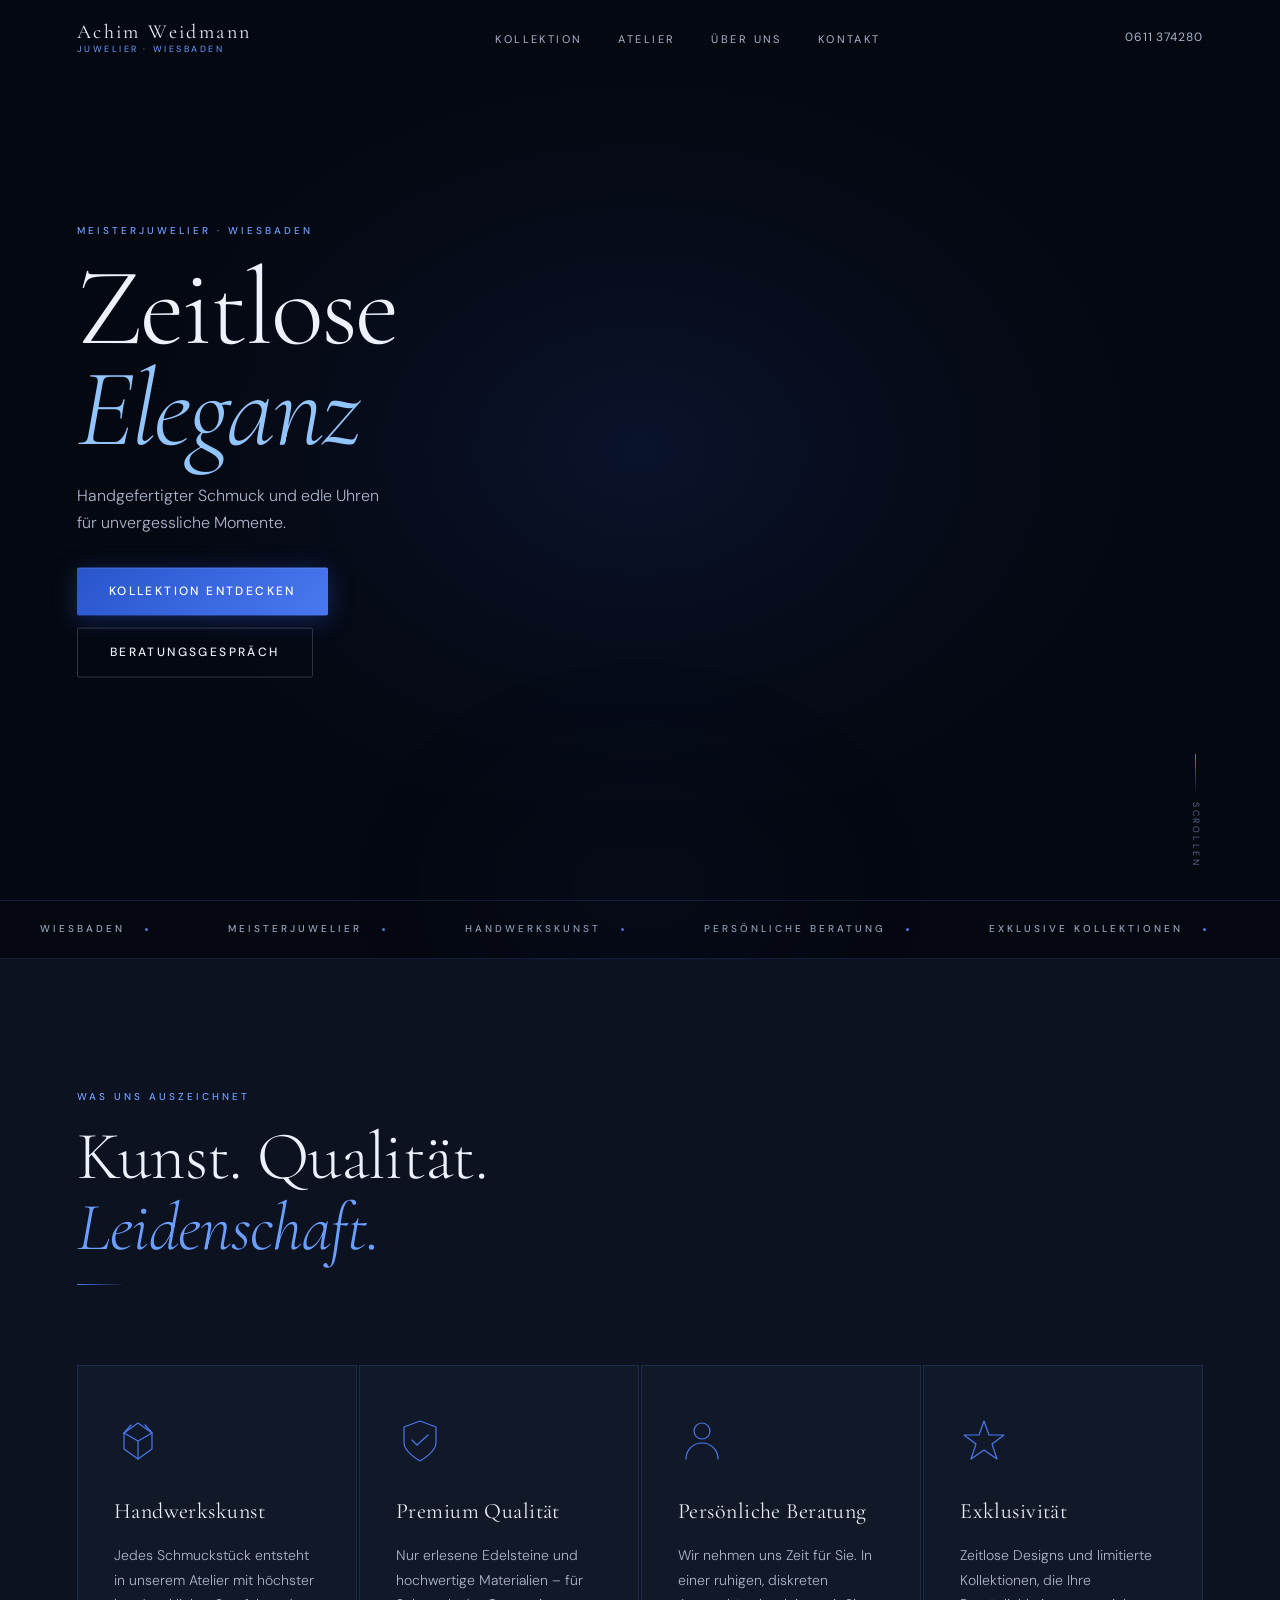
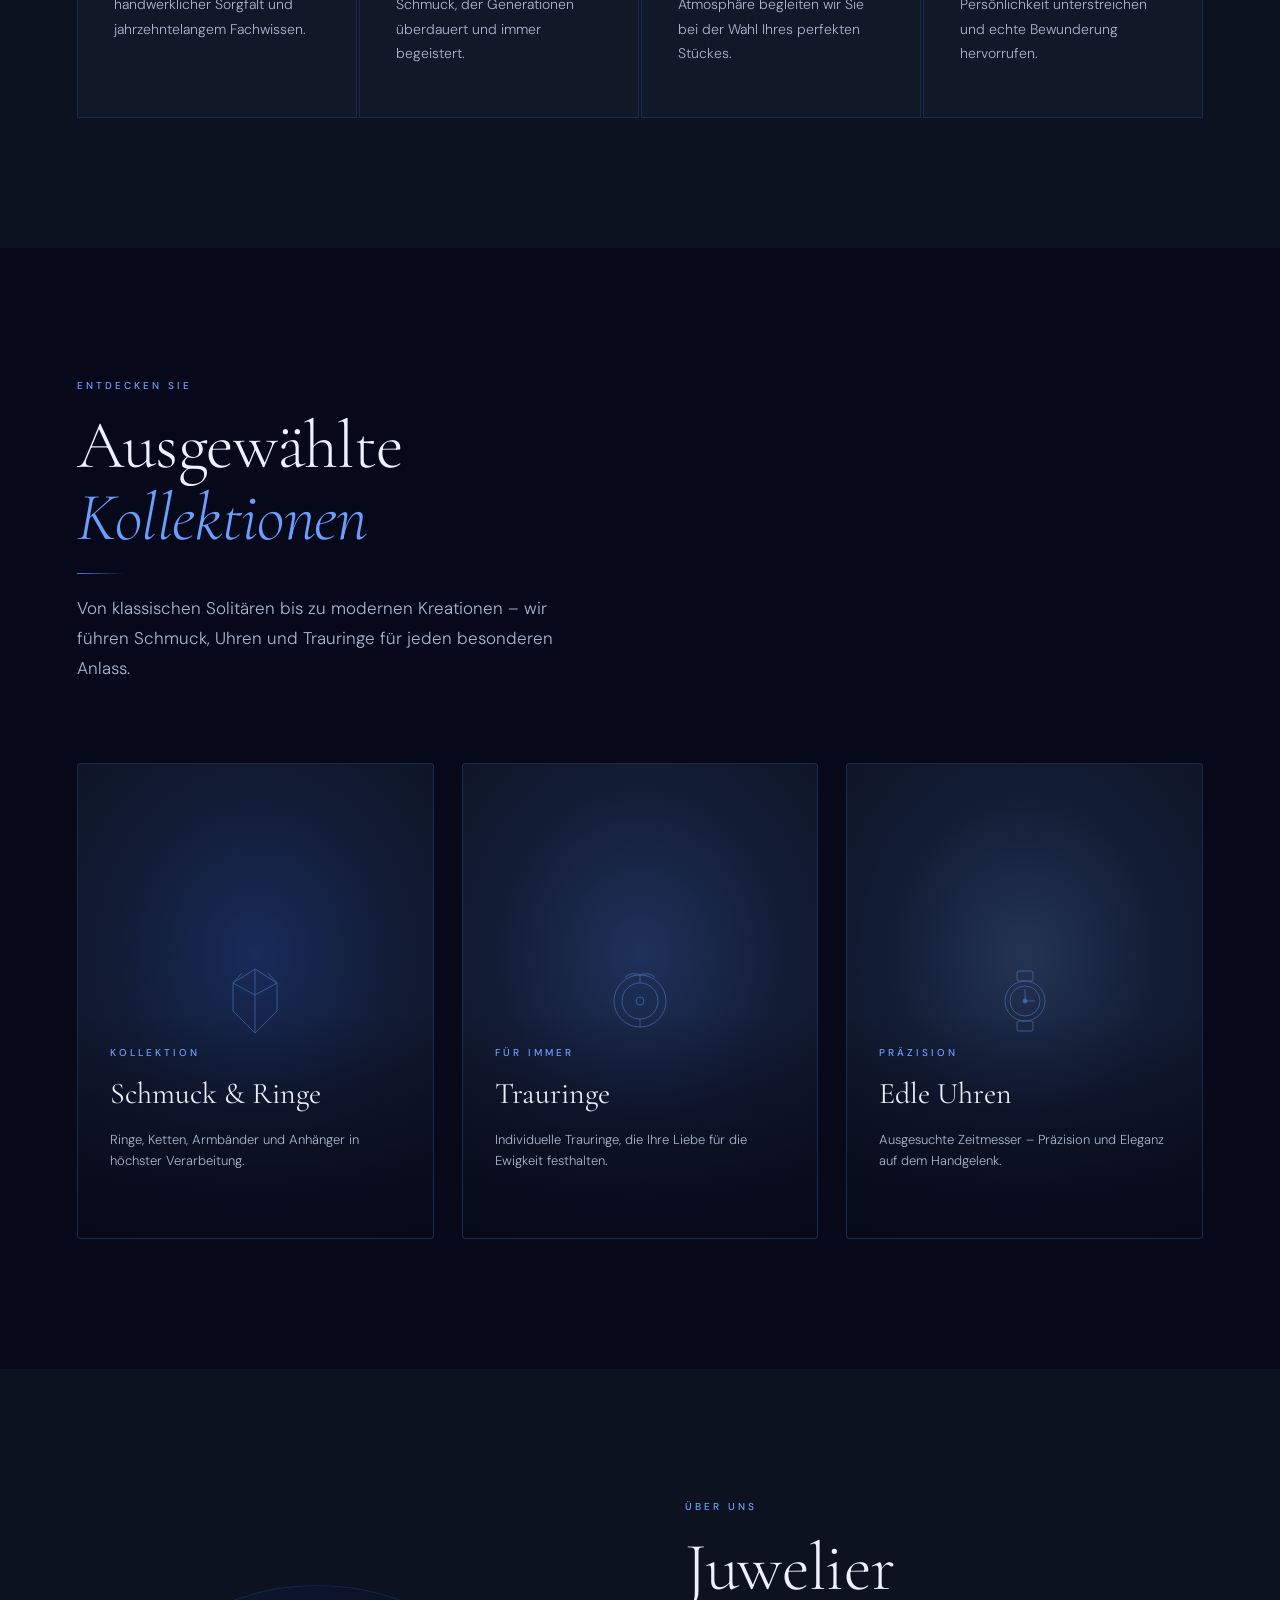
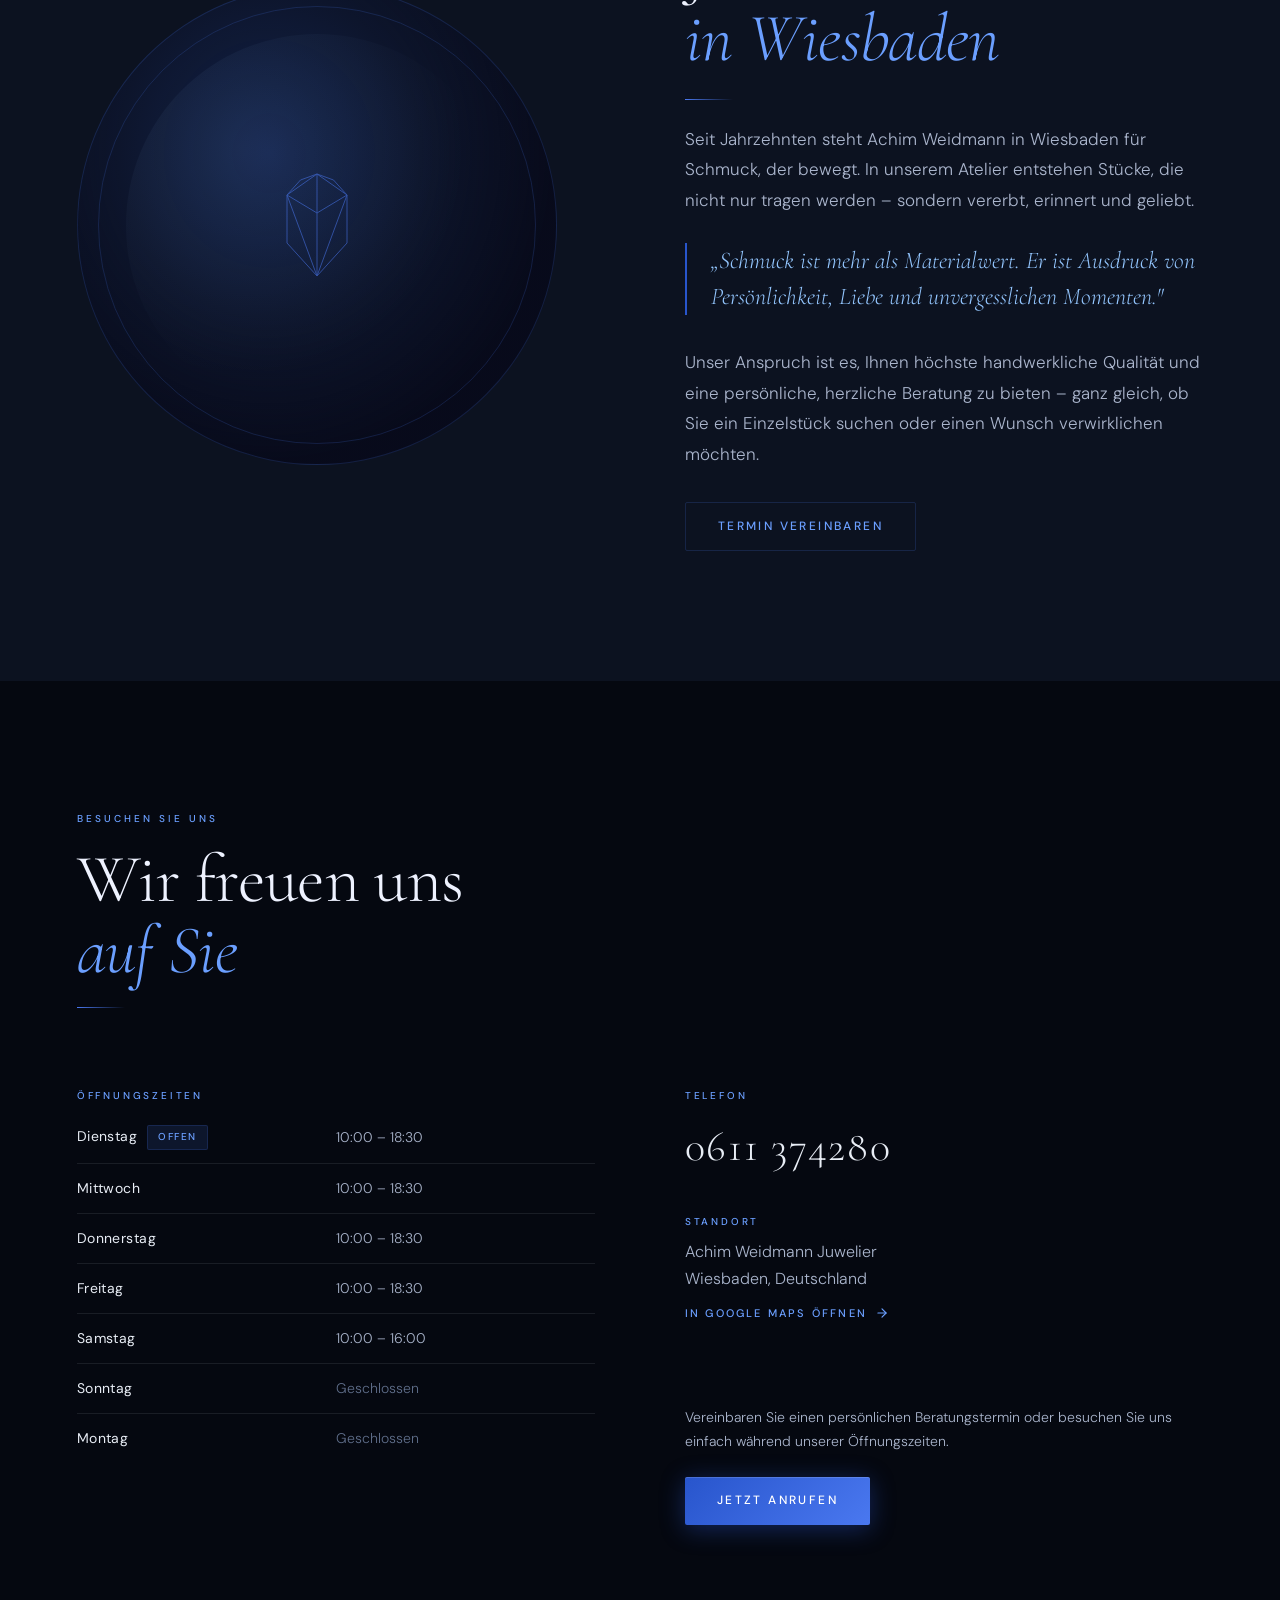
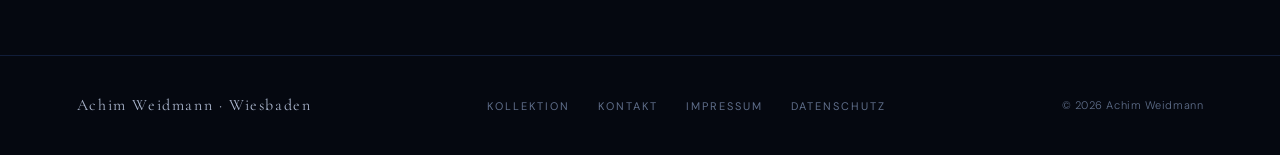
==== commit f32d8800: "Remove scroll animation completely" ====
--- a/index.html
+++ b/index.html
@@ -6,9 +6,6 @@
   <title>Achim Weidmann · Juwelier Wiesbaden</title>
   <meta name="description" content="Achim Weidmann – Ihr Juwelier in Wiesbaden. Handgefertigter Schmuck, edle Uhren, Trauringe und persönliche Beratung auf höchstem Niveau." />
   <meta name="theme-color" content="#050810" />
-
-  <!-- Preload first animation frame -->
-  <link rel="preload" href="frames-web/frame-001.webp" as="image" type="image/webp" />
 
   <!-- Google Fonts -->
   <link rel="preconnect" href="https://fonts.googleapis.com" />
@@ -393,50 +390,6 @@
       );
     }
 
-    /* ══════════════════════════════════════════════════════════
-       ABOUT — SCROLL ANIMATION (canvas inside circle)
-       350vh scroll container, sticky at 100vh, canvas clips to circle
-    ══════════════════════════════════════════════════════════ */
-    #about-scroll {
-      height: 350vh;
-      position: relative;
-    }
-
-    #about-sticky {
-      position: sticky;
-      top: 0;
-      height: 100vh;
-      background: var(--surface-1);
-      display: flex;
-      align-items: center;
-      justify-content: center;
-      padding: 0 var(--pad-x);
-    }
-
-    /* Canvas sits inside the gem-frame circle — clipped by border-radius + overflow:hidden.
-       Portrait canvas (600×802): width fills the circle, height overflows and is clipped. */
-    #anim-canvas {
-      position: absolute;
-      top: 50%;
-      left: 50%;
-      transform: translate(-50%, -50%);
-      width: 100%;
-      height: auto;
-    }
-
-    /* Loading ring inside the circle */
-    #anim-loading {
-      position: absolute;
-      inset: 0;
-      display: flex;
-      align-items: center;
-      justify-content: center;
-      background: var(--surface-2);
-      transition: opacity 0.6s ease;
-      z-index: 2;
-    }
-    #anim-loading.is-hidden { opacity: 0; pointer-events: none; }
-
     /* Hero text — static, always fully visible */
     .hero-text {
       position: absolute;
@@ -512,45 +465,6 @@
       0%, 100% { opacity: 0.4; transform: scaleY(0.7); transform-origin: top; }
       50%       { opacity: 1;   transform: scaleY(1);   }
     }
-
-    /* End CTA: appears when animation finishes — JS drives opacity/transform */
-    #hero-end-cta {
-      position: absolute;
-      z-index: 10;
-      bottom: clamp(60px, 10vh, 110px);
-      left: 50%;
-      transform: translateX(-50%);
-      text-align: center;
-      display: flex;
-      flex-direction: column;
-      align-items: center;
-      gap: 20px;
-      opacity: 0;
-      pointer-events: none;
-      /* No CSS transition — scroll JS updates directly each RAF frame */
-    }
-    #hero-end-cta.is-visible { pointer-events: all; }
-
-    /* Loading overlay */
-    #hero-loading {
-      position: absolute;
-      inset: 0;
-      z-index: 20;
-      background: var(--void);
-      display: flex;
-      align-items: center;
-      justify-content: center;
-      transition: opacity 0.8s ease;
-    }
-    #hero-loading.is-hidden { opacity: 0; pointer-events: none; }
-    .loading-ring {
-      width: 40px; height: 40px;
-      border: 1px solid var(--bd-s);
-      border-top-color: var(--s400);
-      border-radius: 50%;
-      animation: spin 1s linear infinite;
-    }
-    @keyframes spin { to { transform: rotate(360deg); } }
 
     /* ══════════════════════════════════════════════════════════
        MARQUEE — Trust bar
@@ -800,8 +714,7 @@
     /* ══════════════════════════════════════════════════════════
        ABOUT / STORY
     ══════════════════════════════════════════════════════════ */
-    /* .about background now comes from #about-sticky */
-    .about { background: transparent; padding: 0; }
+    .about { background: var(--surface-1); }
     .about-inner {
       display: grid;
       grid-template-columns: 1fr 1fr;
@@ -818,14 +731,18 @@
     .about__gem-frame {
       aspect-ratio: 1;
       max-width: 480px;
-      width: 100%;
       border-radius: 50%;
-      background: var(--surface-1);
+      background: radial-gradient(ellipse at 40% 35%,
+        rgba(40, 85, 204, 0.25) 0%,
+        rgba(20, 40, 120, 0.12) 40%,
+        rgba(7, 9, 26, 0.80) 70%
+      );
       border: 1px solid var(--bd-s);
+      display: flex;
+      align-items: center;
+      justify-content: center;
       position: relative;
-      overflow: hidden; /* clips canvas to circle */
-      box-shadow: 0 0 80px rgba(74, 120, 240, 0.18),
-                  0 0 0 1px var(--bd-s);
+      overflow: hidden;
     }
     .about__gem-frame::before {
       content: '';
@@ -1339,54 +1256,49 @@
     </section>
 
     <!-- ═══════════════════════════════════════
-         ABOUT — SCROLL ANIMATION IN CIRCLE
-         350vh scroll container, canvas frame player
-         clips to circle via overflow:hidden on gem-frame
+         ABOUT / STORY
     ══════════════════════════════════════════ -->
-    <section id="about-scroll" aria-labelledby="about-heading">
-      <div id="about-sticky">
-        <div class="section__inner" style="width:100%;">
-          <div class="about-inner">
-
-            <!-- LEFT: circular frame with scroll animation -->
-            <div class="about__visual">
-              <div class="about__gem-frame">
-                <!-- Animation canvas — clipped to circle by overflow:hidden on parent -->
-                <canvas
-                  id="anim-canvas"
-                  width="600"
-                  height="802"
-                  aria-label="Schmuck-Animation"
-                ></canvas>
-                <!-- Loading spinner inside circle -->
-                <div id="anim-loading" aria-hidden="true">
-                  <div class="loading-ring"></div>
-                </div>
-              </div>
+    <section class="section about" id="about" aria-labelledby="about-heading">
+      <div class="section__inner">
+        <div class="about-inner">
+
+          <div class="about__visual reveal">
+            <div class="about__gem-frame" aria-hidden="true">
+              <svg class="about__gem-icon" viewBox="0 0 80 80" fill="none" stroke="currentColor" stroke-width="0.6" aria-hidden="true">
+                <polygon points="40,6 60,20 60,52 40,74 20,52 20,20"/>
+                <polyline points="20,20 40,32 60,20"/>
+                <line x1="40" y1="32" x2="40" y2="74"/>
+                <line x1="20" y1="20" x2="29" y2="10"/>
+                <line x1="60" y1="20" x2="51" y2="10"/>
+                <line x1="40" y1="6" x2="40" y2="32"/>
+                <line x1="29" y1="10" x2="40" y2="6"/>
+                <line x1="51" y1="10" x2="40" y2="6"/>
+                <line x1="20" y1="20" x2="40" y2="74"/>
+                <line x1="60" y1="20" x2="40" y2="74"/>
+              </svg>
             </div>
-
-            <!-- RIGHT: text content -->
-            <div class="about__content" id="about">
-              <span class="overline reveal">Über uns</span>
-              <h2 class="display-section reveal reveal--delay-1" id="about-heading">
-                Juwelier<br><em>in Wiesbaden</em>
-              </h2>
-              <div class="gold-rule reveal reveal--delay-1"></div>
-              <p class="reveal reveal--delay-2">
-                Seit Jahrzehnten steht Achim Weidmann in Wiesbaden für Schmuck, der bewegt. In unserem Atelier entstehen Stücke, die nicht nur tragen werden – sondern vererbt, erinnert und geliebt.
-              </p>
-              <blockquote class="about__quote reveal reveal--delay-2">
-                „Schmuck ist mehr als Materialwert. Er ist Ausdruck von Persönlichkeit, Liebe und unvergesslichen Momenten."
-              </blockquote>
-              <p class="reveal reveal--delay-3">
-                Unser Anspruch ist es, Ihnen höchste handwerkliche Qualität und eine persönliche, herzliche Beratung zu bieten – ganz gleich, ob Sie ein Einzelstück suchen oder einen Wunsch verwirklichen möchten.
-              </p>
-              <a href="#kontakt" class="btn btn--outline-sapphire reveal reveal--delay-3">
-                Termin vereinbaren
-              </a>
-            </div>
-
           </div>
+
+          <div class="about__content">
+            <span class="overline reveal">Über uns</span>
+            <h2 class="display-section reveal reveal--delay-1" id="about-heading">
+              Juwelier<br><em>in Wiesbaden</em>
+            </h2>
+            <div class="gold-rule reveal reveal--delay-1"></div>
+            <p class="reveal reveal--delay-2">
+              Seit Jahrzehnten steht Achim Weidmann in Wiesbaden für Schmuck, der bewegt. In unserem Atelier entstehen Stücke, die nicht nur tragen werden – sondern vererbt, erinnert und geliebt.
+            </p>
+            <blockquote class="about__quote reveal reveal--delay-2">
+              „Schmuck ist mehr als Materialwert. Er ist Ausdruck von Persönlichkeit, Liebe und unvergesslichen Momenten."
+            </blockquote>
+            <p class="reveal reveal--delay-3">
+              Unser Anspruch ist es, Ihnen höchste handwerkliche Qualität und eine persönliche, herzliche Beratung zu bieten – ganz gleich, ob Sie ein Einzelstück suchen oder einen Wunsch verwirklichen möchten.
+            </p>
+            <a href="#kontakt" class="btn btn--outline-sapphire reveal reveal--delay-3">
+              Termin vereinbaren
+            </a>
+          </div>
+
         </div>
       </div>
     </section>
@@ -1535,91 +1447,7 @@
     })();
 
     /* ══════════════════════════════════════
-       2. SCROLL ANIMATION — MEGA.md approach
-          Canvas frame player, 50 WebP frames
-    ═══════════════════════════════════════ */
-    (function initScrollAnimation() {
-      const FRAME_COUNT   = 50;
-      const canvas        = document.getElementById('anim-canvas');
-      if (!canvas) return;
-      const ctx           = canvas.getContext('2d');
-      canvas.width  = 600;
-      canvas.height = 802;
-
-      // Scroll container: the about section drives progress
-      const aboutScroll   = document.getElementById('about-scroll');
-      const animLoading   = document.getElementById('anim-loading');
-      const gemFrame      = canvas.parentElement; // .about__gem-frame
-
-      // ── Preload all 50 frames ──
-      let firstFrameLoaded = false;
-
-      const frames = Array.from({ length: FRAME_COUNT }, (_, i) => {
-        const img = new Image();
-        img.onload = function() {
-          if (!firstFrameLoaded) {
-            firstFrameLoaded = true;
-            drawFrame(0);
-            if (animLoading) animLoading.classList.add('is-hidden');
-          }
-        };
-        img.onerror = function() { console.warn('Frame failed:', img.src); };
-        img.src = 'frames-web/frame-' + String(i + 1).padStart(3, '0') + '.webp';
-        return img;
-      });
-
-      // ── Draw a frame ──
-      function drawFrame(index) {
-        const clamped = Math.min(Math.max(Math.round(index), 0), FRAME_COUNT - 1);
-        const img = frames[clamped];
-        if (!img || !img.complete || !img.naturalWidth) return;
-        ctx.clearRect(0, 0, canvas.width, canvas.height);
-        ctx.drawImage(img, 0, 0, canvas.width, canvas.height);
-      }
-
-      // ── Scroll progress: 0 when about section enters, 1 when it exits ──
-      function getProgress() {
-        if (!aboutScroll) return 0;
-        const rect  = aboutScroll.getBoundingClientRect();
-        const total = aboutScroll.offsetHeight - window.innerHeight;
-        const scrolled = -rect.top;
-        return Math.min(Math.max(scrolled / total, 0), 1);
-      }
-
-      // ── Update glow based on progress (BACKGROUND EFFECT) ──
-      function updateGlow(p) {
-        if (!gemFrame) return;
-        const glowMid = Math.sin(p * Math.PI); // peaks at 50% of scroll
-        const a = (0.18 + glowMid * 0.28).toFixed(2);
-        gemFrame.style.boxShadow =
-          '0 0 ' + Math.round(60 + glowMid * 80) + 'px rgba(74,120,240,' + a + '),' +
-          '0 0 0 1px rgba(74,120,240,0.18)';
-      }
-
-      // ── RAF scroll handler ──
-      let rafPending = false;
-      let lastProgress = -1;
-
-      function onScroll() {
-        if (rafPending) return;
-        rafPending = true;
-        requestAnimationFrame(function() {
-          rafPending = false;
-          const p = getProgress();
-          if (Math.abs(p - lastProgress) < 0.001 && p !== 0 && p !== 1) return;
-          lastProgress = p;
-          drawFrame(Math.round(p * (FRAME_COUNT - 1)));
-          updateGlow(p);
-        });
-      }
-
-      window.addEventListener('scroll', onScroll, { passive: true });
-      drawFrame(0);
-      updateGlow(0);
-    })();
-
-    /* ══════════════════════════════════════
-       3. REVEAL ANIMATIONS — IntersectionObserver
+       2. REVEAL ANIMATIONS — IntersectionObserver
     ═══════════════════════════════════════ */
     (function initReveal() {
       const els = document.querySelectorAll('.reveal');
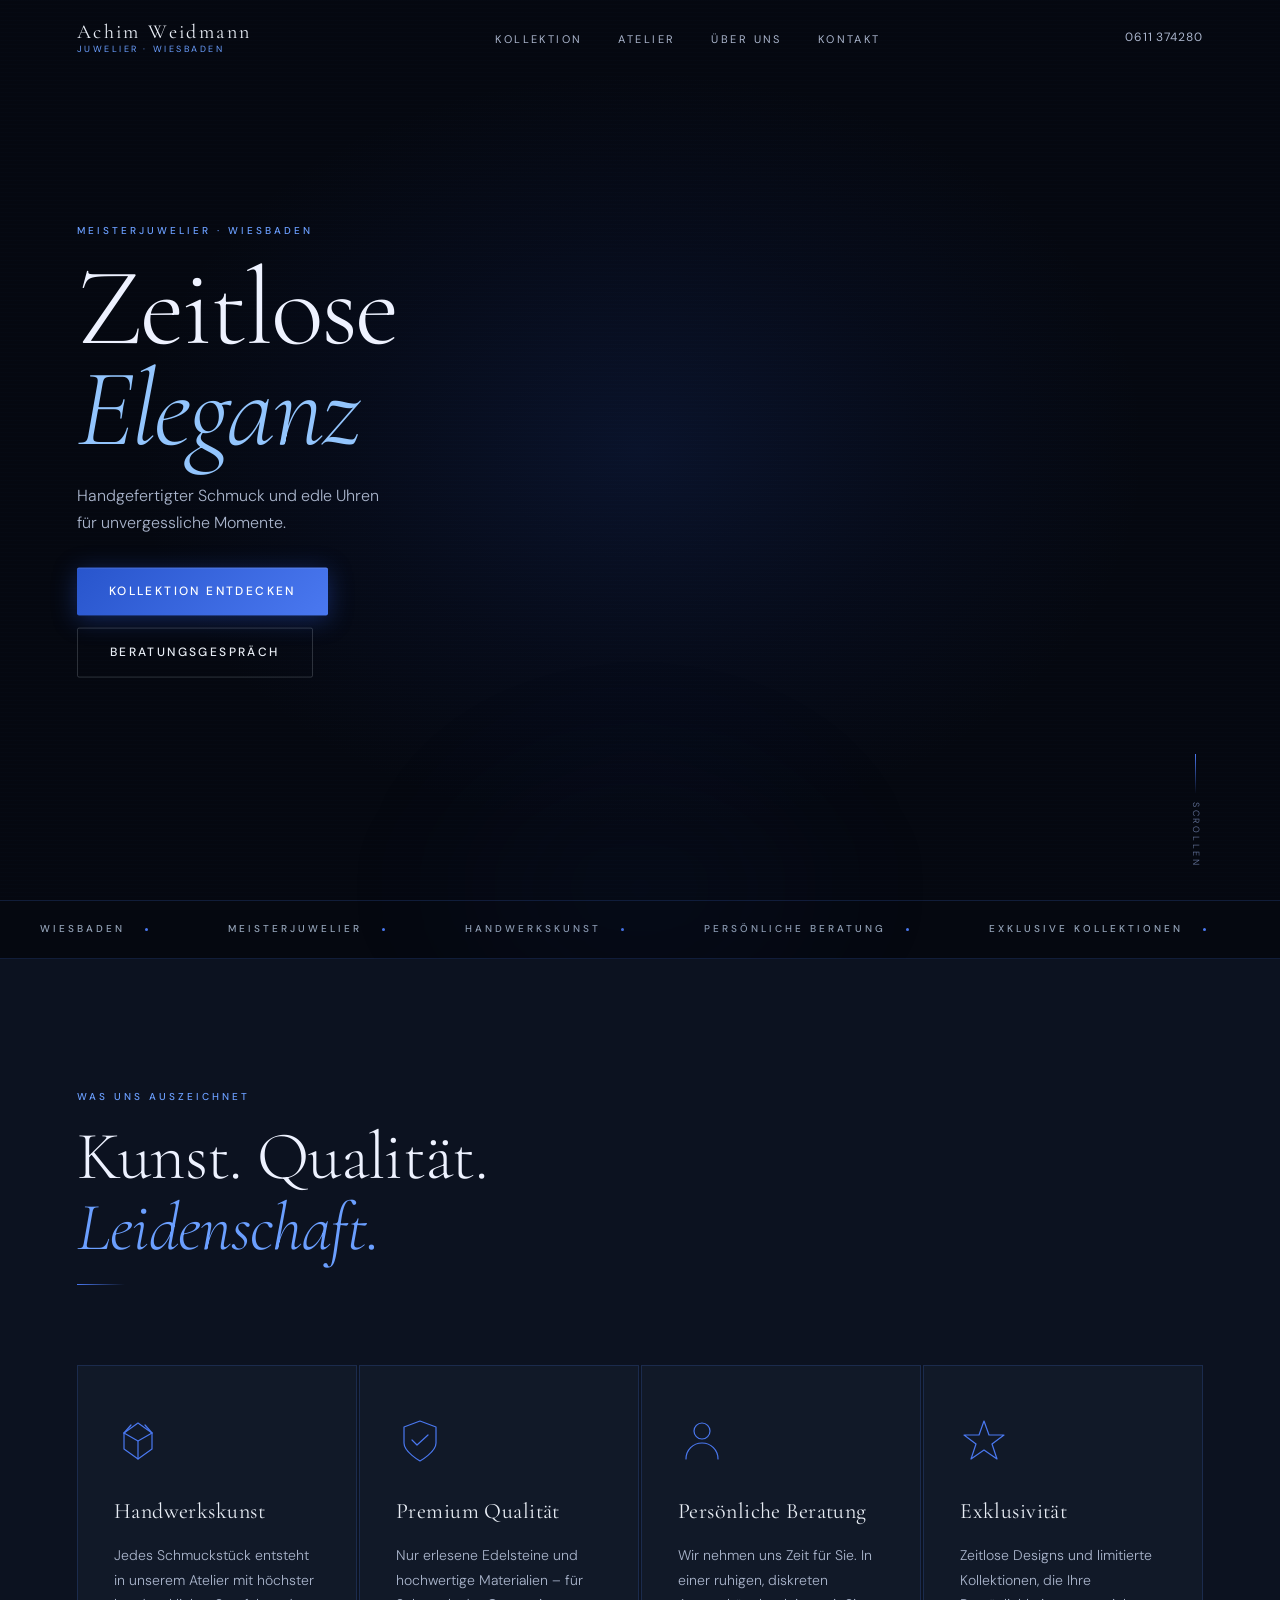
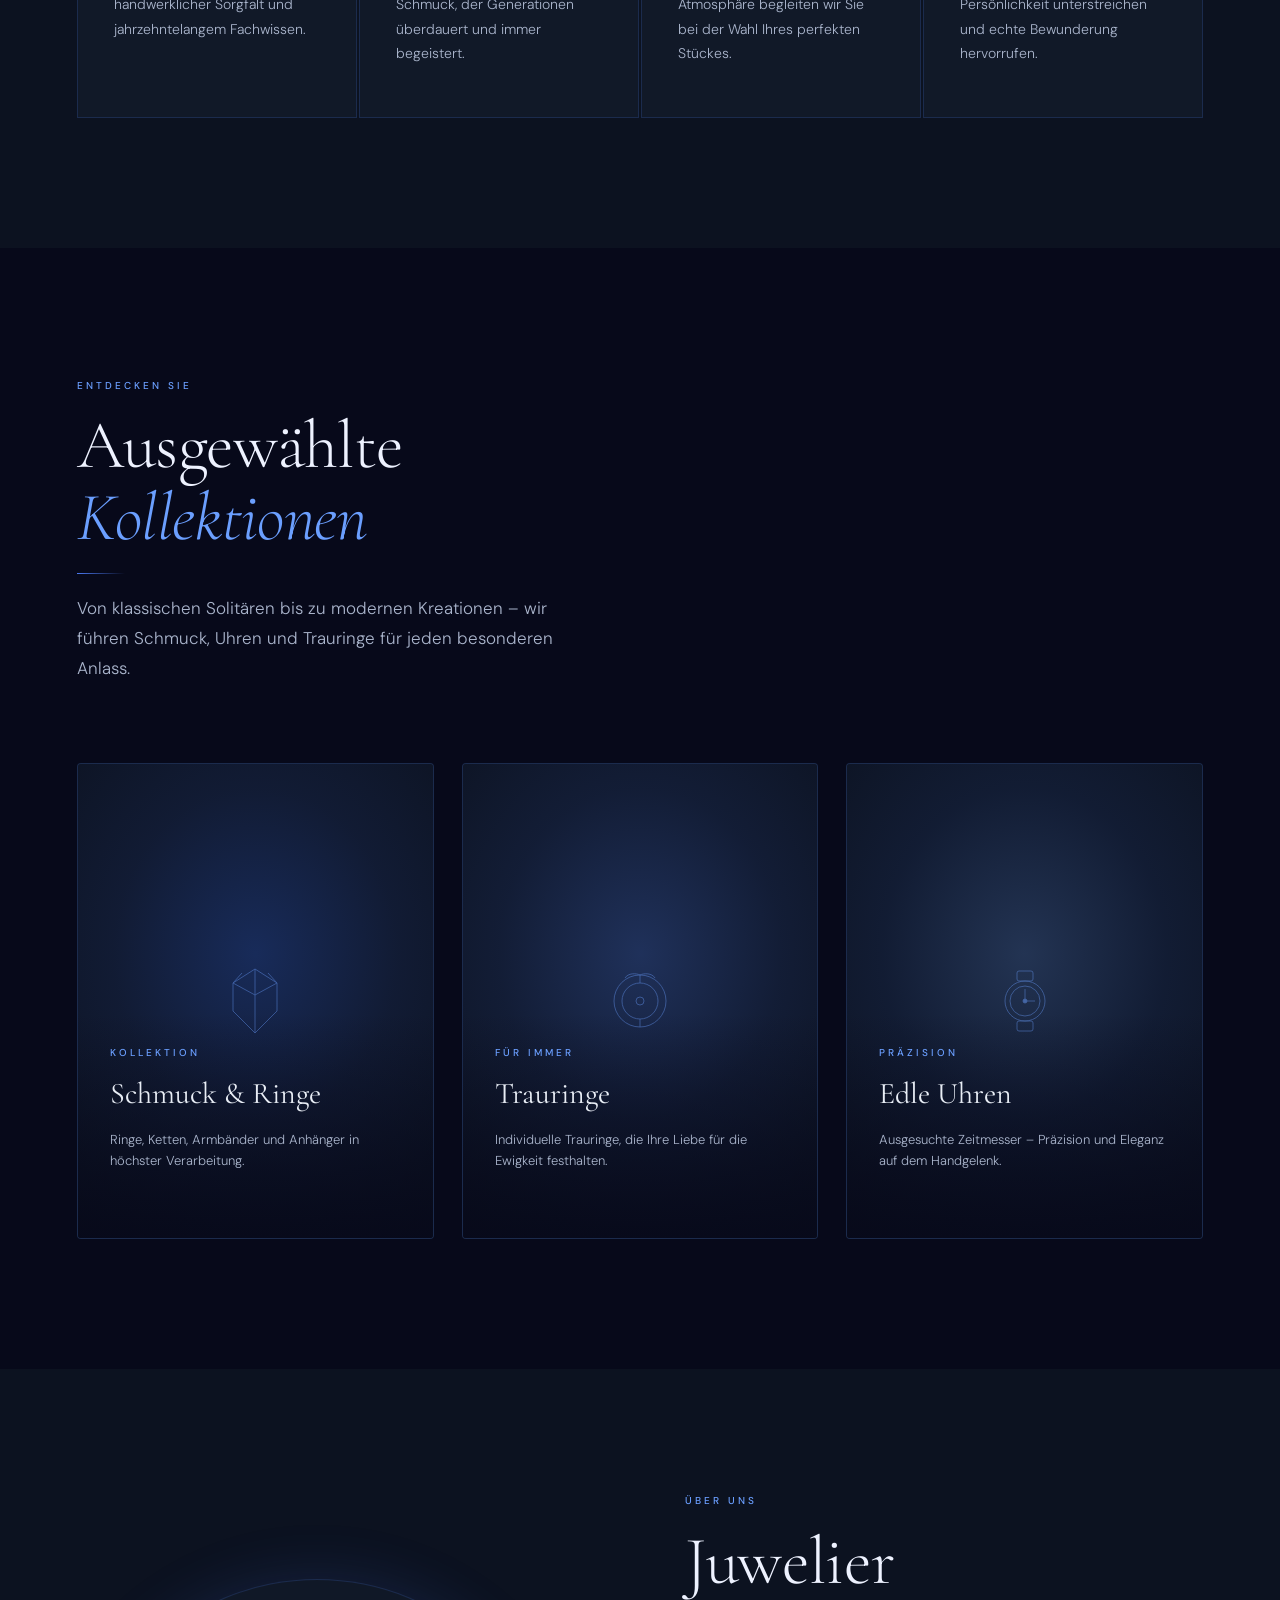
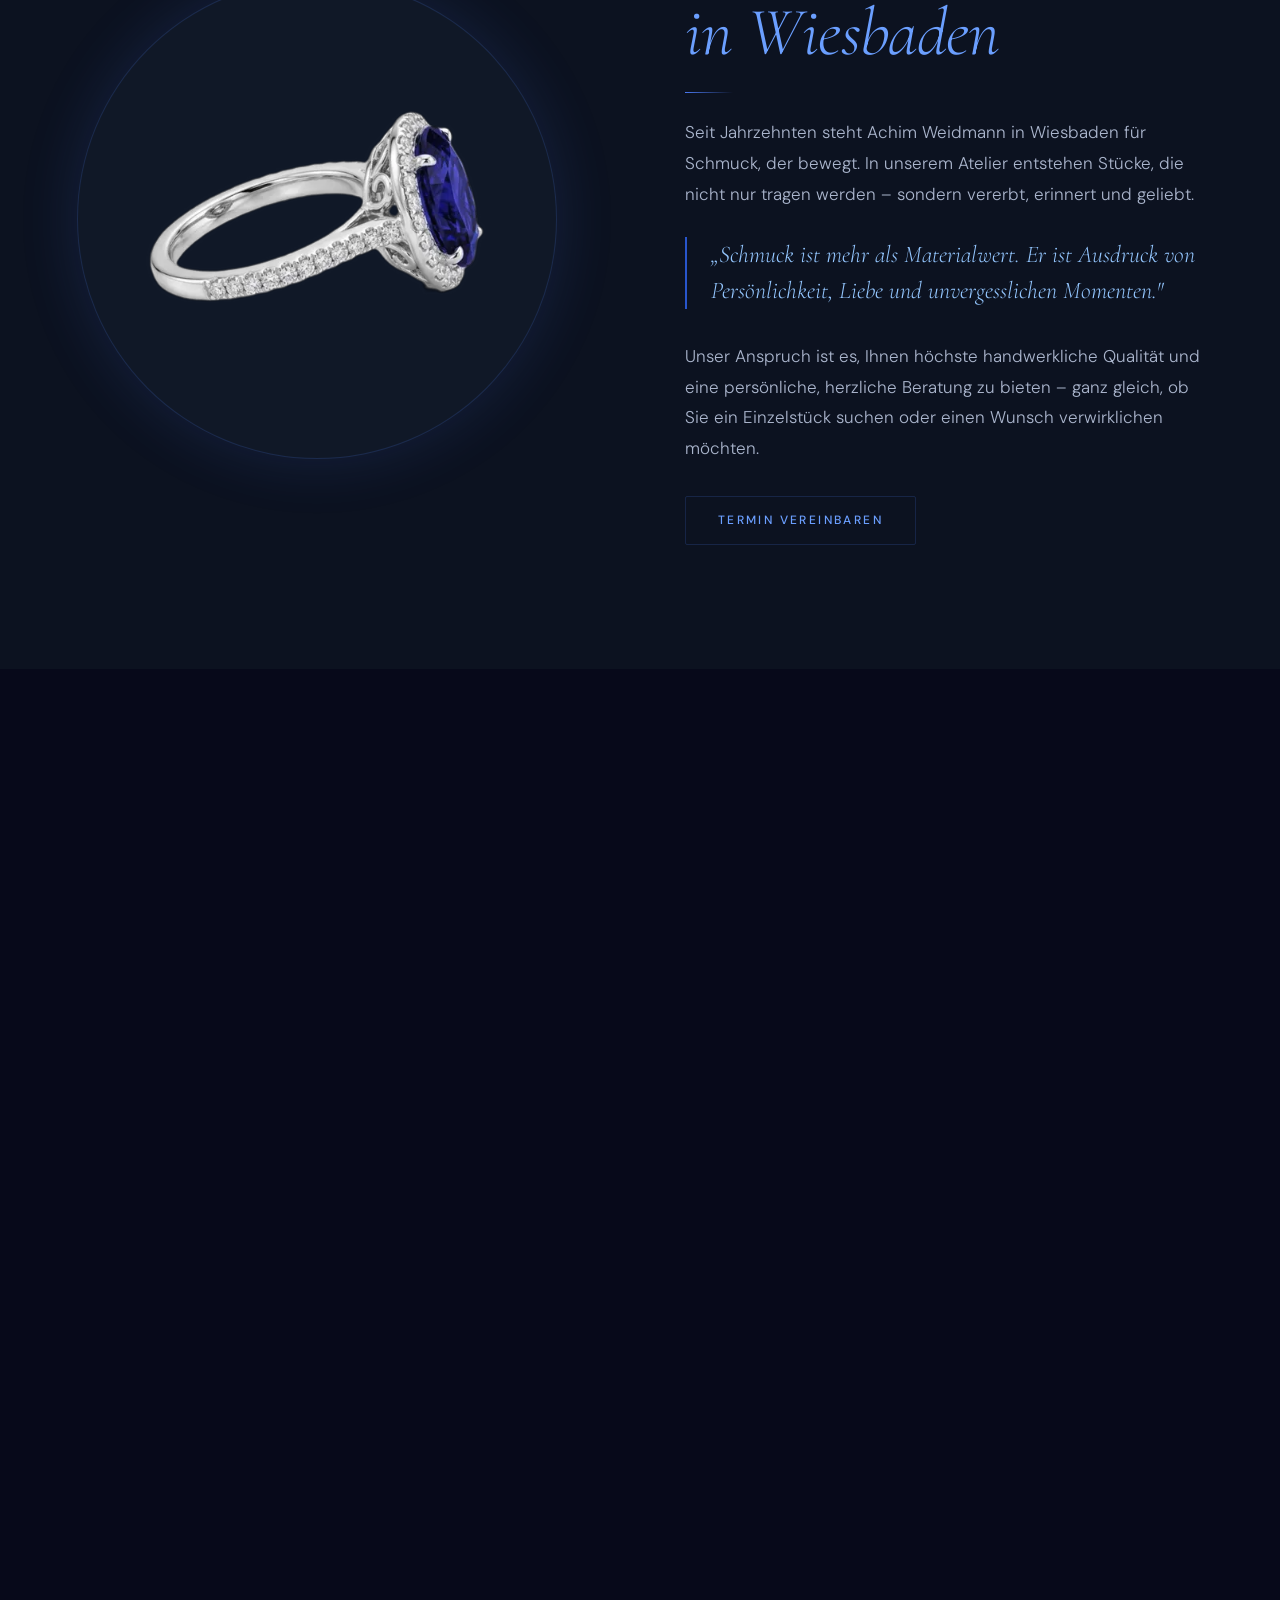
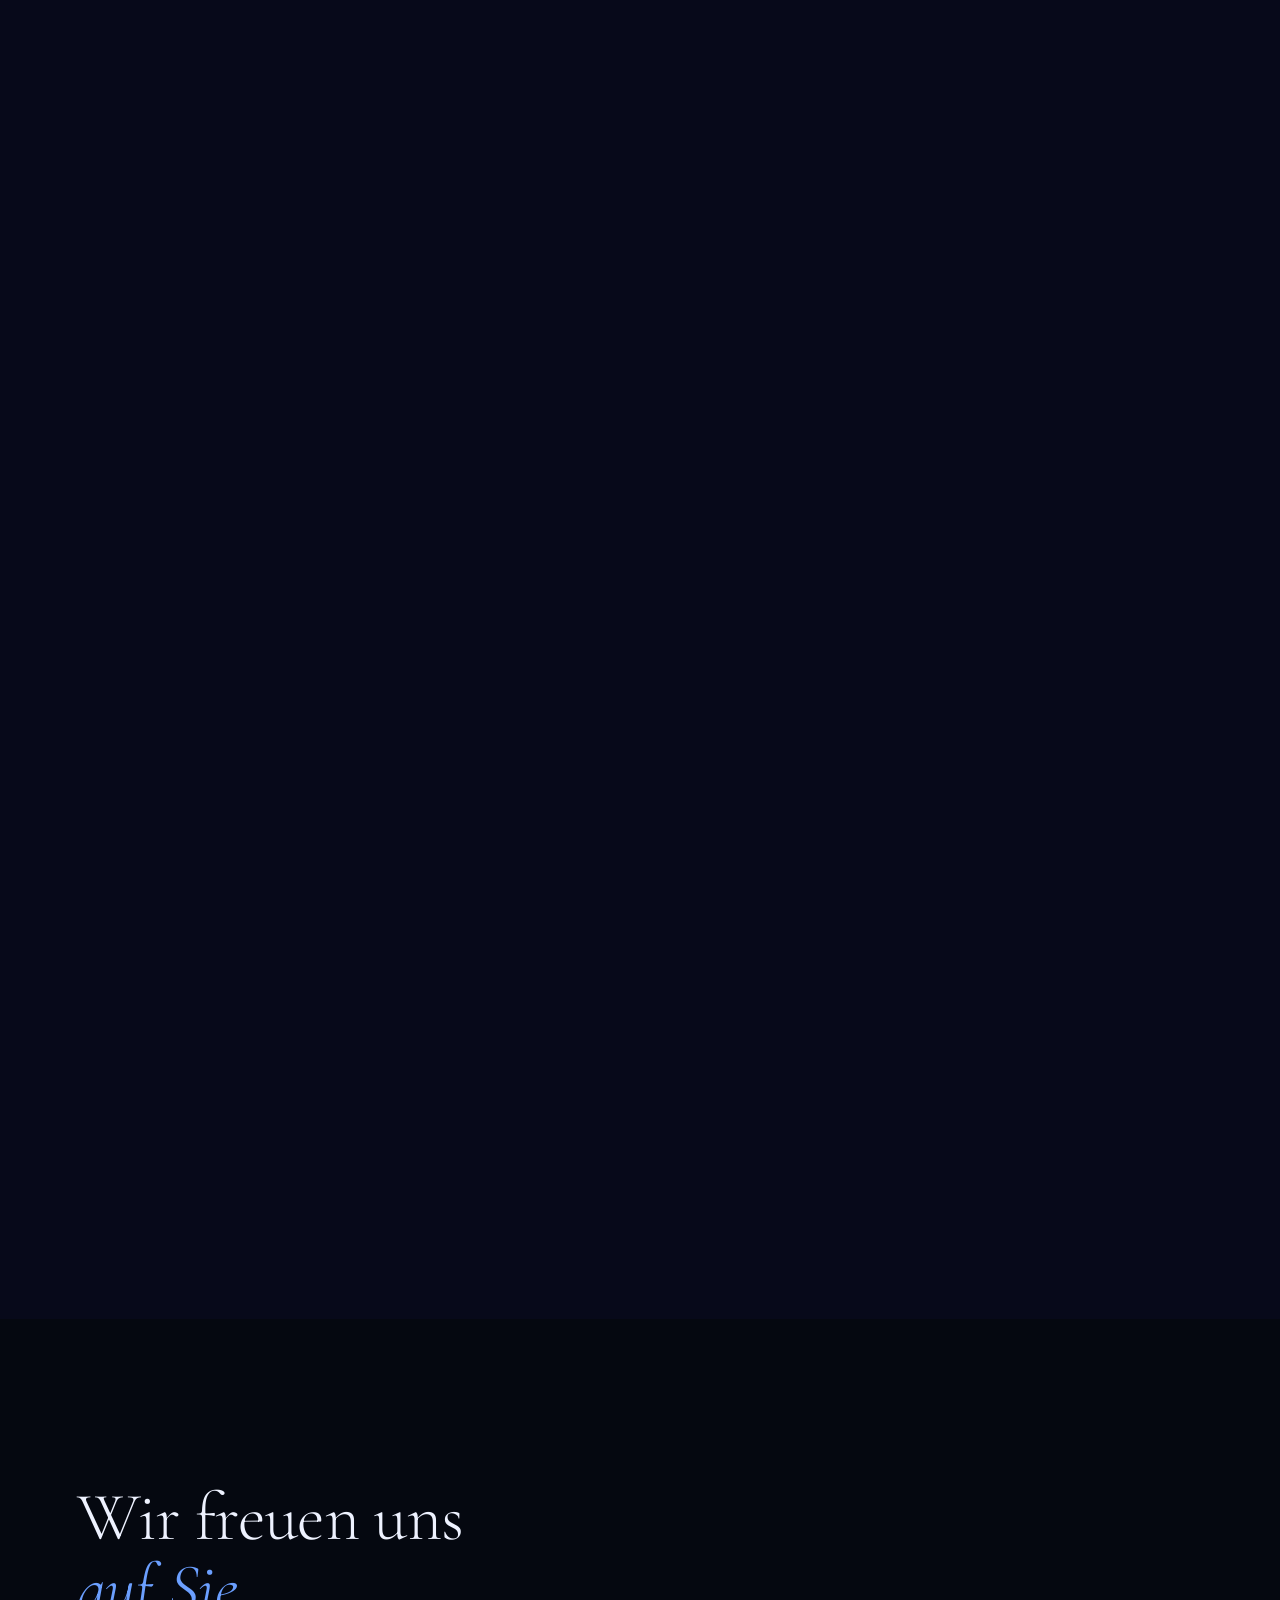
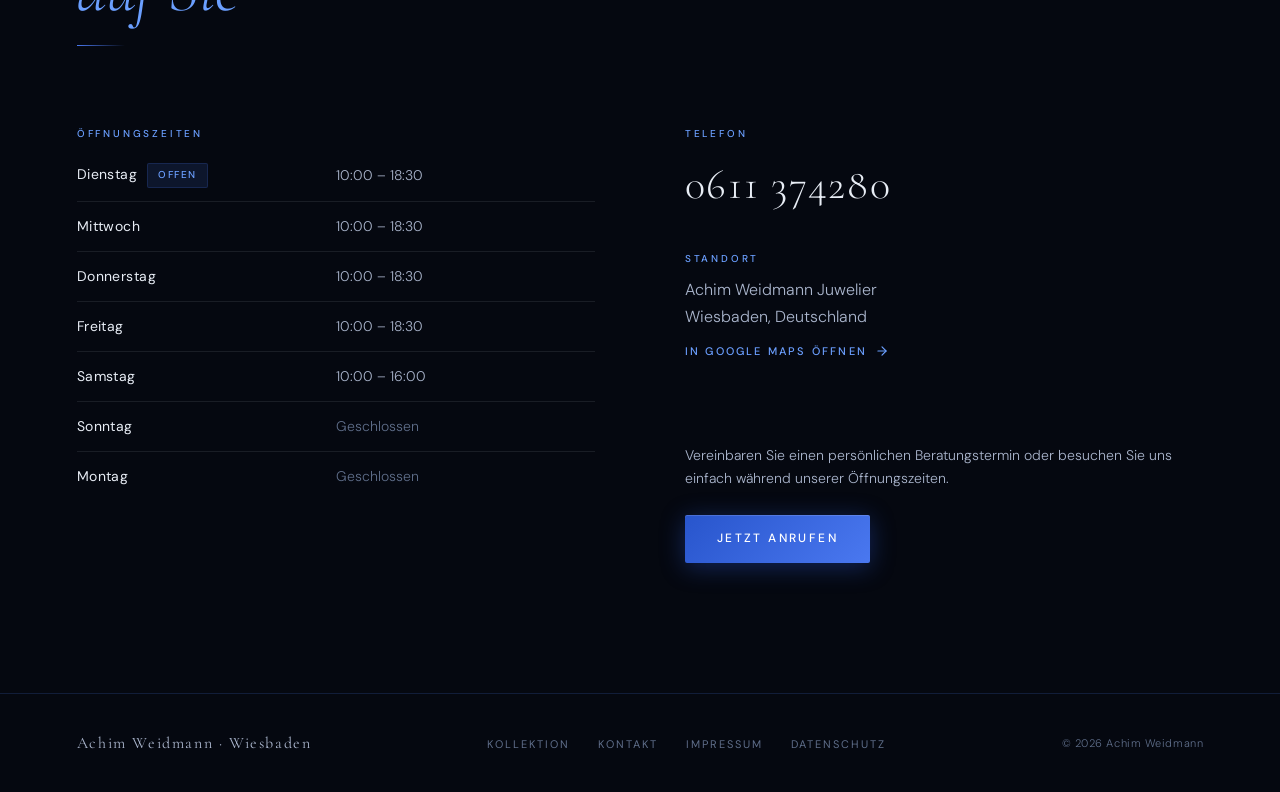
==== commit 8b0502e6: "Add scroll animation in about circle — 0318(5).mov" ====
--- a/index.html
+++ b/index.html
@@ -712,60 +712,59 @@
     }
 
     /* ══════════════════════════════════════════════════════════
-       ABOUT / STORY
+       ABOUT / STORY — scroll animation in circle
+       350vh scroll container, sticky viewport, canvas clipped to circle
     ══════════════════════════════════════════════════════════ */
-    .about { background: var(--surface-1); }
+    #about-scroll {
+      height: 350vh;
+      position: relative;
+    }
+    #about-sticky {
+      position: sticky;
+      top: 0;
+      height: 100vh;
+      background: var(--surface-1);
+      display: flex;
+      align-items: center;
+      justify-content: center;
+      padding: 0 var(--pad-x);
+    }
+
     .about-inner {
       display: grid;
       grid-template-columns: 1fr 1fr;
       gap: clamp(48px, 7vw, 100px);
       align-items: center;
+      max-width: var(--max-w);
+      width: 100%;
+      margin: 0 auto;
     }
     @media (max-width: 768px) {
       .about-inner { grid-template-columns: 1fr; gap: 48px; }
     }
 
-    .about__visual {
-      position: relative;
-    }
+    .about__visual { position: relative; }
+
     .about__gem-frame {
       aspect-ratio: 1;
       max-width: 480px;
+      width: 100%;
       border-radius: 50%;
-      background: radial-gradient(ellipse at 40% 35%,
-        rgba(40, 85, 204, 0.25) 0%,
-        rgba(20, 40, 120, 0.12) 40%,
-        rgba(7, 9, 26, 0.80) 70%
-      );
+      background: var(--surface-2);
       border: 1px solid var(--bd-s);
-      display: flex;
-      align-items: center;
-      justify-content: center;
       position: relative;
       overflow: hidden;
-    }
-    .about__gem-frame::before {
-      content: '';
+      box-shadow: 0 0 60px rgba(74, 120, 240, 0.15);
+    }
+
+    /* Canvas inside circle — portrait 600×802, width fills circle, height clips */
+    #anim-canvas {
       position: absolute;
-      inset: 20px;
-      border-radius: 50%;
-      border: 1px solid var(--bd-s);
-    }
-    .about__gem-frame::after {
-      content: '';
-      position: absolute;
-      top: 10%; left: 10%;
-      right: 10%; bottom: 10%;
-      border-radius: 50%;
-      background: radial-gradient(ellipse at 30% 30%,
-        rgba(147, 197, 253, 0.08), transparent 60%);
-    }
-    .about__gem-icon {
-      width: 120px; height: 120px;
-      color: var(--s400);
-      opacity: 0.6;
-      position: relative;
-      z-index: 1;
+      top: 50%;
+      left: 50%;
+      transform: translate(-50%, -50%);
+      width: 100%;
+      height: auto;
     }
 
     .about__content .overline   { margin-bottom: 16px; }
@@ -1256,45 +1255,35 @@
     </section>
 
     <!-- ═══════════════════════════════════════
-         ABOUT / STORY
+         ABOUT — scroll animation in circle (0318(5).mov)
+         350vh scroll container, canvas frame player
     ══════════════════════════════════════════ -->
-    <section class="section about" id="about" aria-labelledby="about-heading">
-      <div class="section__inner">
+    <section id="about-scroll" aria-labelledby="about-heading">
+      <div id="about-sticky">
         <div class="about-inner">
 
-          <div class="about__visual reveal">
-            <div class="about__gem-frame" aria-hidden="true">
-              <svg class="about__gem-icon" viewBox="0 0 80 80" fill="none" stroke="currentColor" stroke-width="0.6" aria-hidden="true">
-                <polygon points="40,6 60,20 60,52 40,74 20,52 20,20"/>
-                <polyline points="20,20 40,32 60,20"/>
-                <line x1="40" y1="32" x2="40" y2="74"/>
-                <line x1="20" y1="20" x2="29" y2="10"/>
-                <line x1="60" y1="20" x2="51" y2="10"/>
-                <line x1="40" y1="6" x2="40" y2="32"/>
-                <line x1="29" y1="10" x2="40" y2="6"/>
-                <line x1="51" y1="10" x2="40" y2="6"/>
-                <line x1="20" y1="20" x2="40" y2="74"/>
-                <line x1="60" y1="20" x2="40" y2="74"/>
-              </svg>
+          <div class="about__visual">
+            <div class="about__gem-frame">
+              <canvas id="anim-canvas" width="600" height="802" aria-label="Schmuck-Animation"></canvas>
             </div>
           </div>
 
-          <div class="about__content">
-            <span class="overline reveal">Über uns</span>
-            <h2 class="display-section reveal reveal--delay-1" id="about-heading">
+          <div class="about__content" id="about">
+            <span class="overline">Über uns</span>
+            <h2 class="display-section" id="about-heading">
               Juwelier<br><em>in Wiesbaden</em>
             </h2>
-            <div class="gold-rule reveal reveal--delay-1"></div>
-            <p class="reveal reveal--delay-2">
+            <div class="gold-rule"></div>
+            <p>
               Seit Jahrzehnten steht Achim Weidmann in Wiesbaden für Schmuck, der bewegt. In unserem Atelier entstehen Stücke, die nicht nur tragen werden – sondern vererbt, erinnert und geliebt.
             </p>
-            <blockquote class="about__quote reveal reveal--delay-2">
+            <blockquote class="about__quote">
               „Schmuck ist mehr als Materialwert. Er ist Ausdruck von Persönlichkeit, Liebe und unvergesslichen Momenten."
             </blockquote>
-            <p class="reveal reveal--delay-3">
+            <p>
               Unser Anspruch ist es, Ihnen höchste handwerkliche Qualität und eine persönliche, herzliche Beratung zu bieten – ganz gleich, ob Sie ein Einzelstück suchen oder einen Wunsch verwirklichen möchten.
             </p>
-            <a href="#kontakt" class="btn btn--outline-sapphire reveal reveal--delay-3">
+            <a href="#kontakt" class="btn btn--outline-sapphire">
               Termin vereinbaren
             </a>
           </div>
@@ -1447,7 +1436,68 @@
     })();
 
     /* ══════════════════════════════════════
-       2. REVEAL ANIMATIONS — IntersectionObserver
+       2. SCROLL ANIMATION — 50 WebP frames from 0318(5).mov
+          Canvas inside about circle, scroll-driven
+    ═══════════════════════════════════════ */
+    (function initScrollAnimation() {
+      var FRAME_COUNT = 50;
+      var canvas = document.getElementById('anim-canvas');
+      if (!canvas) return;
+      var ctx = canvas.getContext('2d');
+      canvas.width = 600;
+      canvas.height = 802;
+
+      var scrollEl = document.getElementById('about-scroll');
+      var gemFrame = canvas.parentElement;
+
+      // Preload all 50 frames
+      var frames = [];
+      var firstLoaded = false;
+      for (var i = 0; i < FRAME_COUNT; i++) {
+        (function(idx) {
+          var img = new Image();
+          img.onload = function() {
+            if (!firstLoaded) { firstLoaded = true; draw(0); }
+          };
+          img.src = 'frames-web/frame-' + String(idx + 1).padStart(3, '0') + '.webp';
+          frames.push(img);
+        })(i);
+      }
+
+      function draw(index) {
+        var n = Math.min(Math.max(Math.round(index), 0), FRAME_COUNT - 1);
+        var img = frames[n];
+        if (!img || !img.complete || !img.naturalWidth) return;
+        ctx.clearRect(0, 0, 600, 802);
+        ctx.drawImage(img, 0, 0, 600, 802);
+      }
+
+      function progress() {
+        var r = scrollEl.getBoundingClientRect();
+        var total = scrollEl.offsetHeight - window.innerHeight;
+        return Math.min(Math.max(-r.top / total, 0), 1);
+      }
+
+      var raf = false;
+      window.addEventListener('scroll', function() {
+        if (raf) return;
+        raf = true;
+        requestAnimationFrame(function() {
+          raf = false;
+          var p = progress();
+          draw(Math.round(p * (FRAME_COUNT - 1)));
+          // Glow pulses mid-scroll
+          var g = Math.sin(p * Math.PI);
+          gemFrame.style.boxShadow =
+            '0 0 ' + Math.round(60 + g * 80) + 'px rgba(74,120,240,' + (0.15 + g * 0.25).toFixed(2) + ')';
+        });
+      }, { passive: true });
+
+      draw(0);
+    })();
+
+    /* ══════════════════════════════════════
+       3. REVEAL ANIMATIONS — IntersectionObserver
     ═══════════════════════════════════════ */
     (function initReveal() {
       const els = document.querySelectorAll('.reveal');
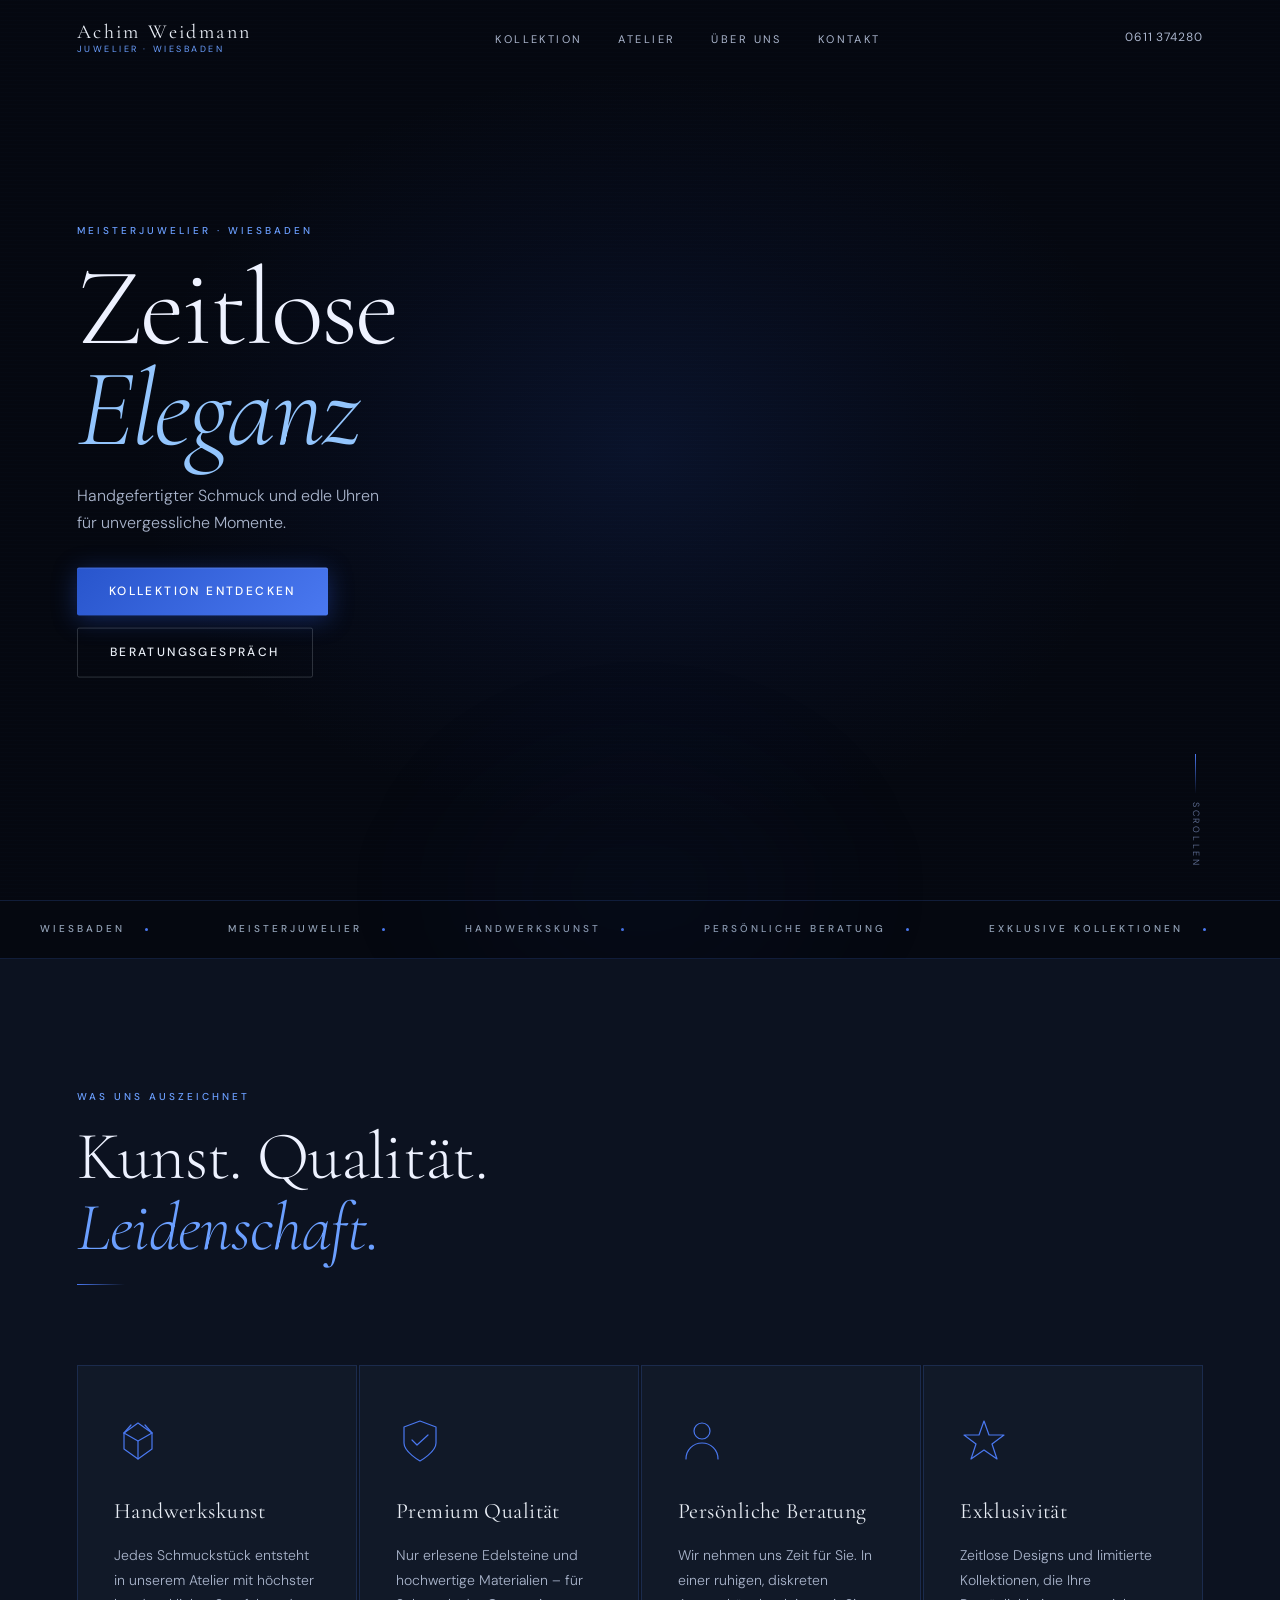
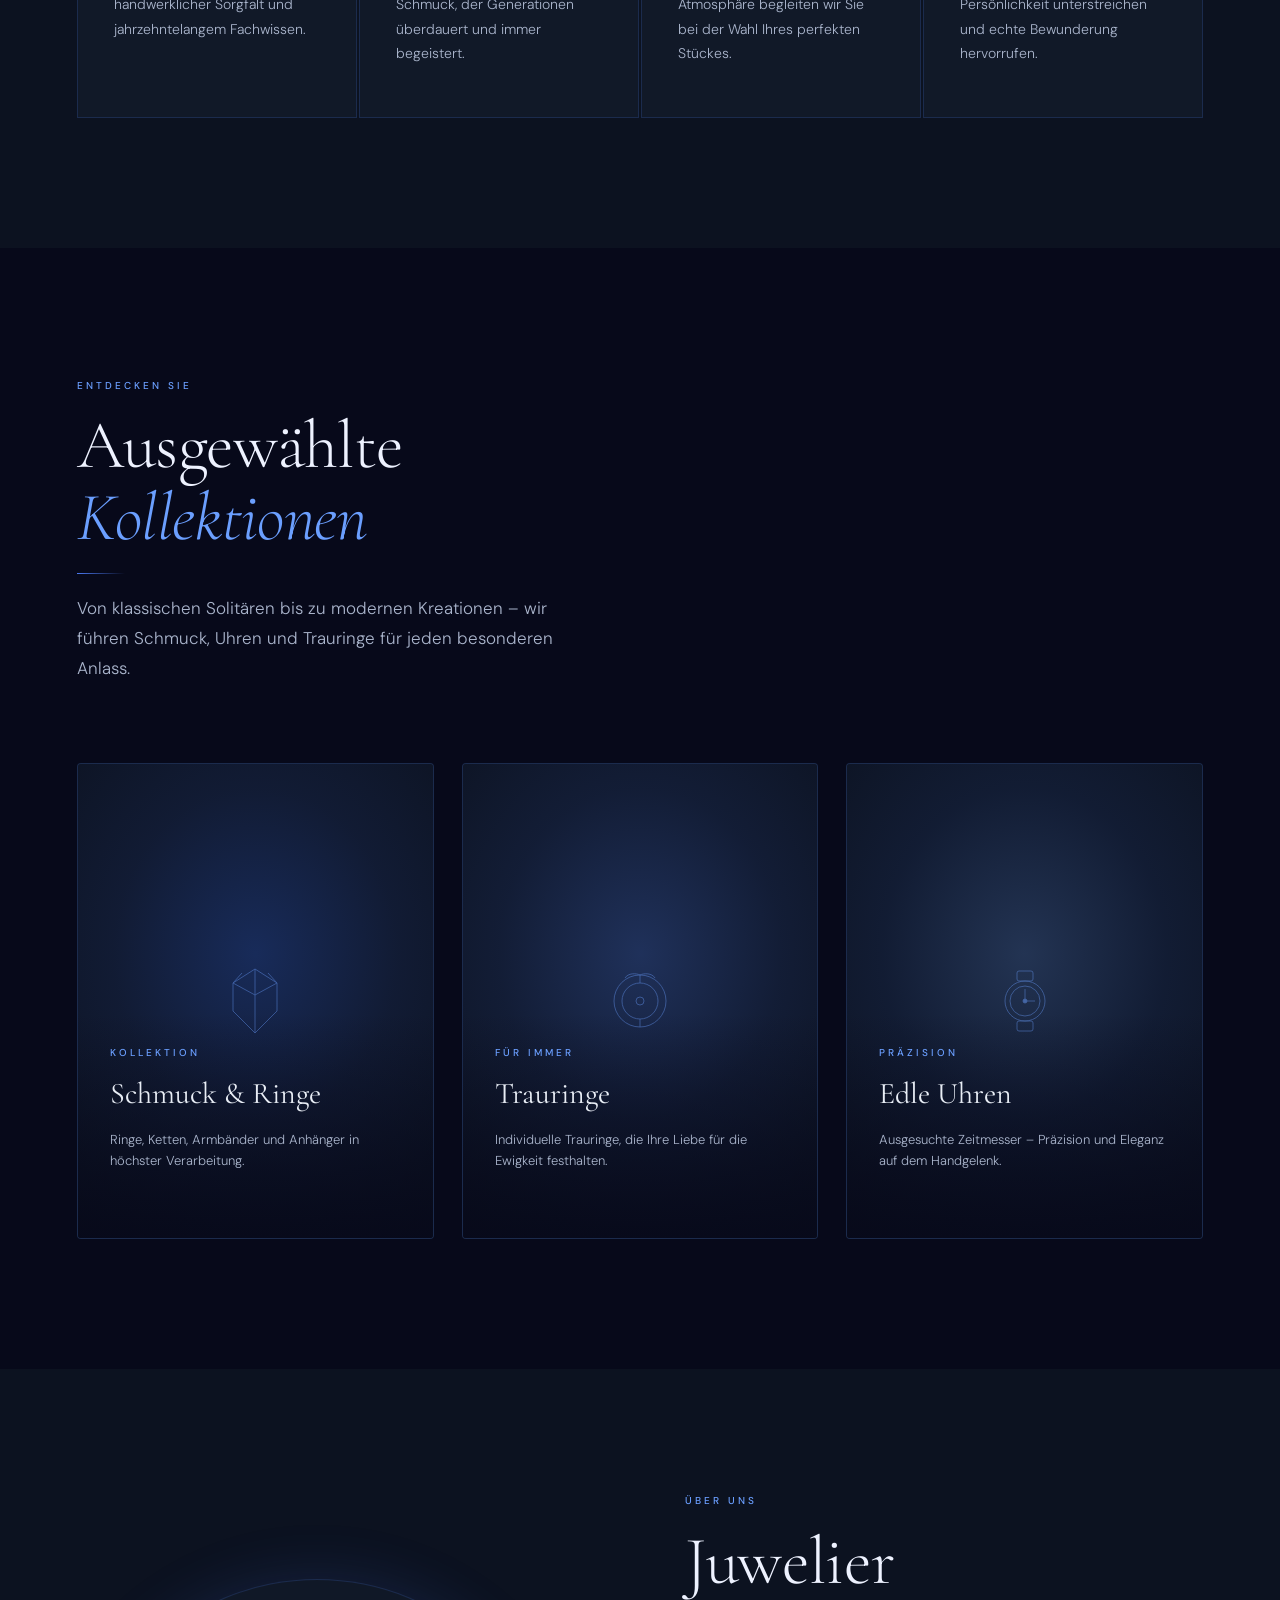
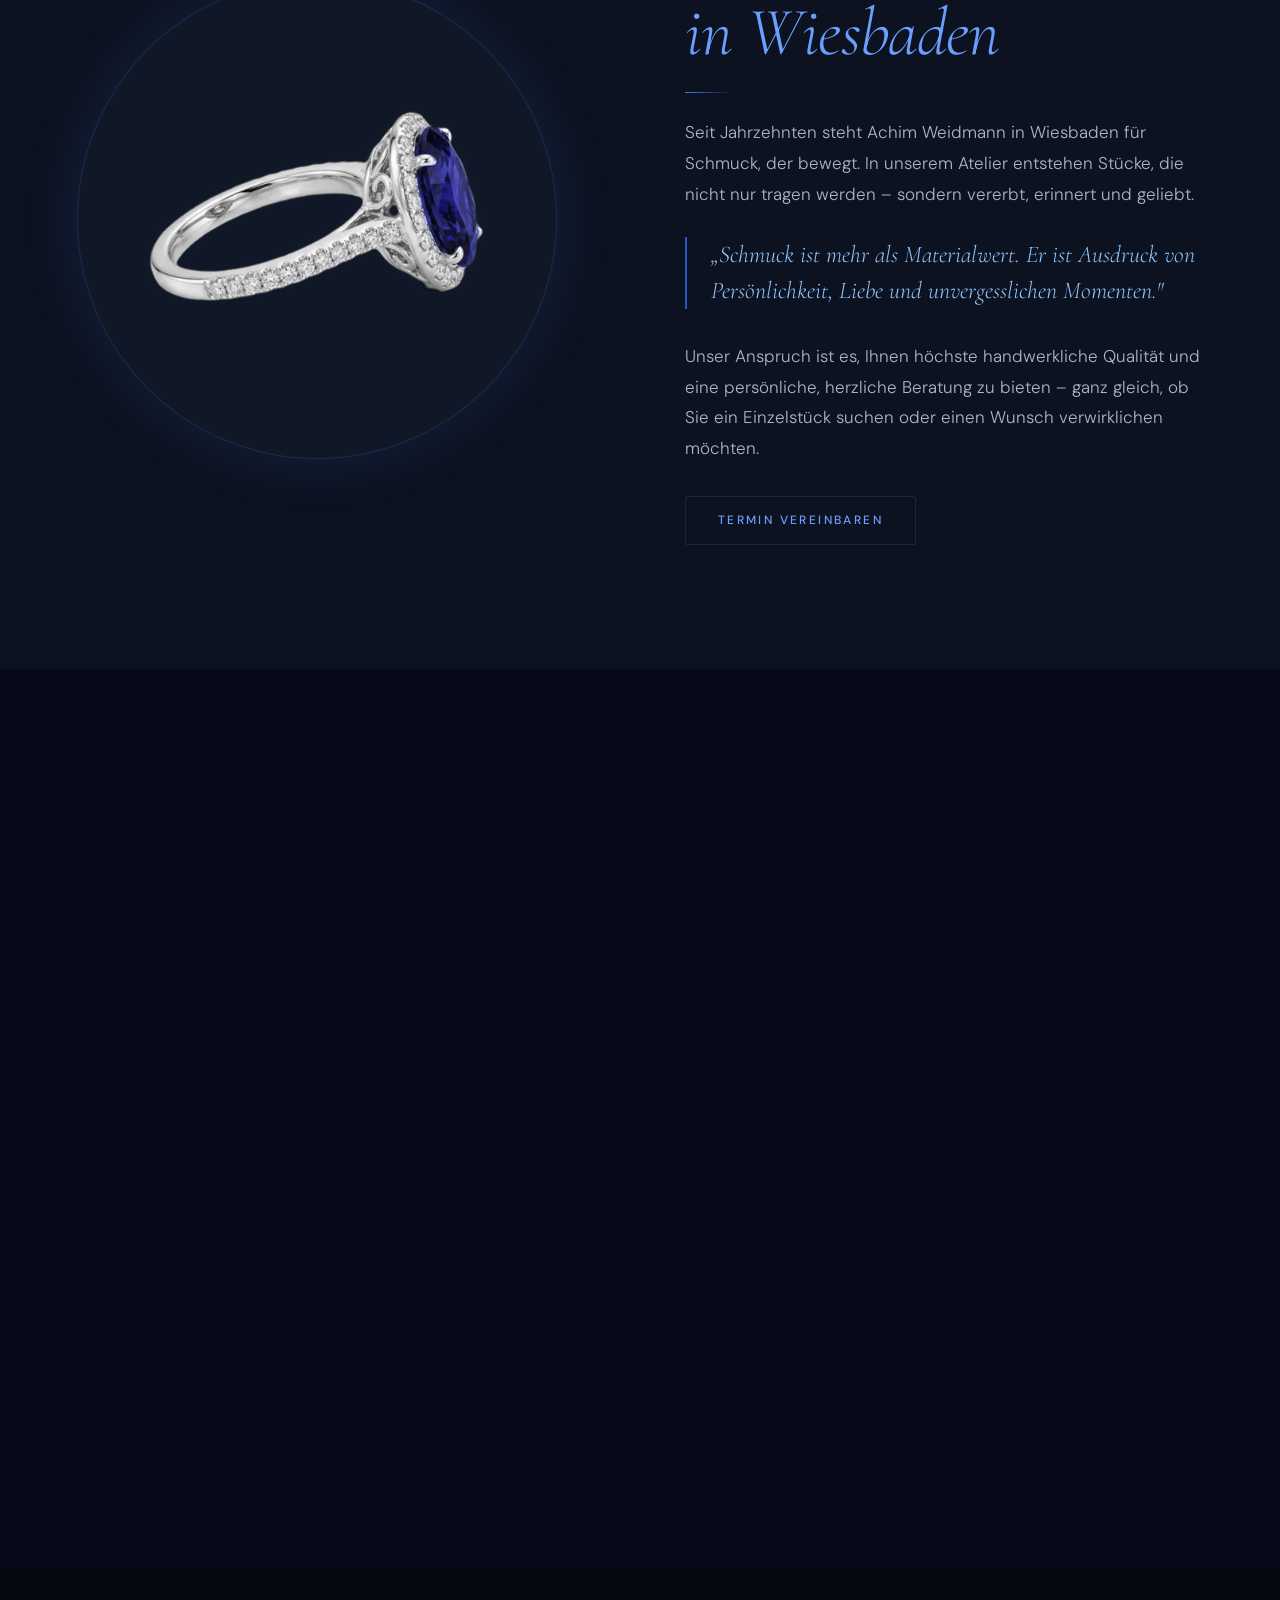
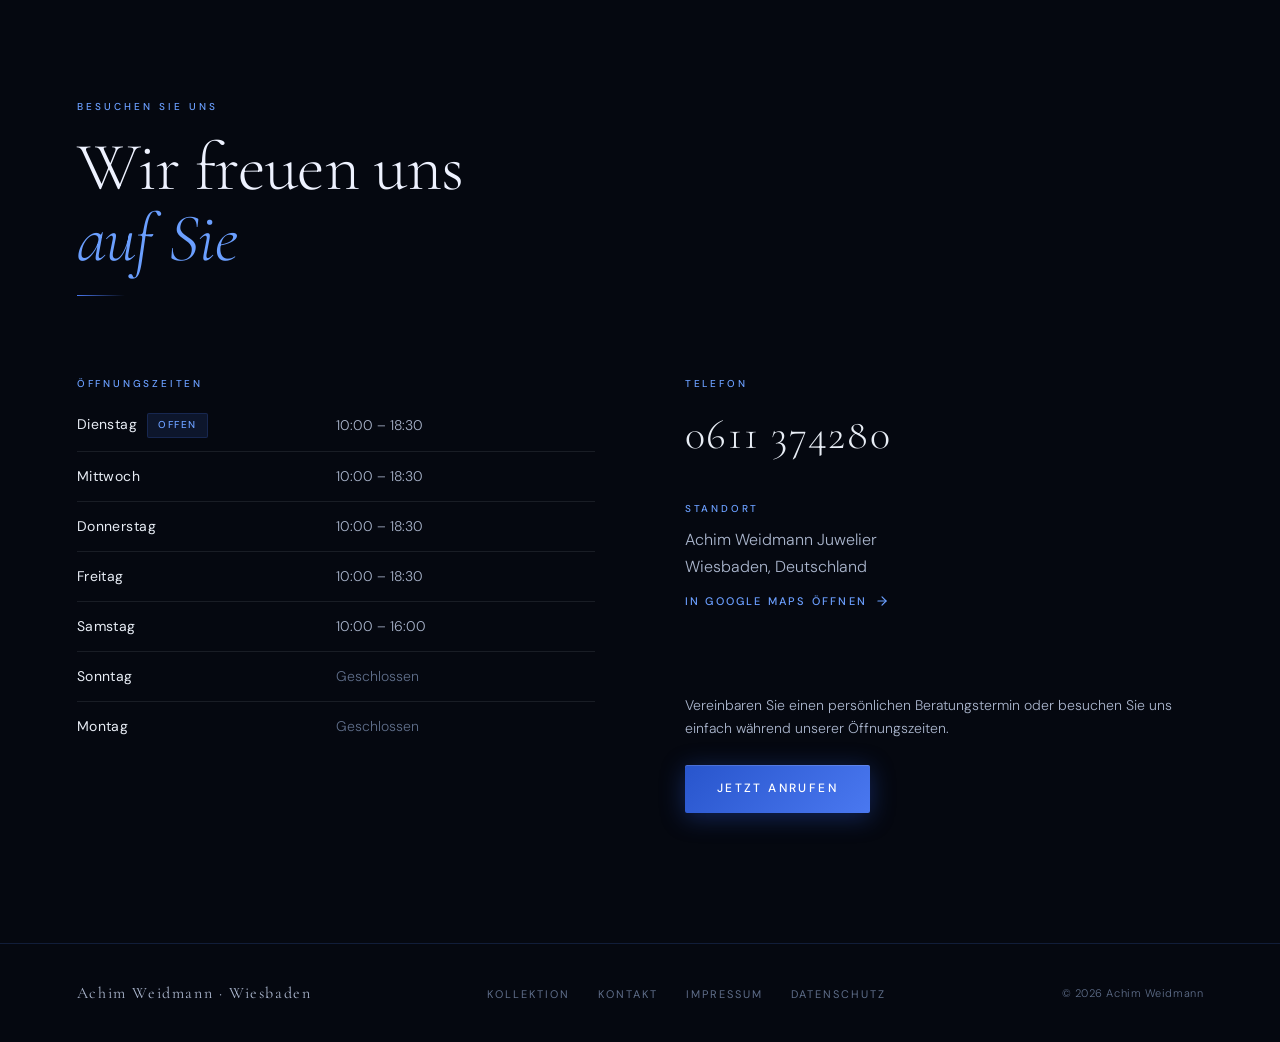
==== commit 77d1fe37: "Speed up scroll animation (350vh → 200vh)" ====
--- a/index.html
+++ b/index.html
@@ -716,7 +716,7 @@
        350vh scroll container, sticky viewport, canvas clipped to circle
     ══════════════════════════════════════════════════════════ */
     #about-scroll {
-      height: 350vh;
+      height: 200vh;
       position: relative;
     }
     #about-sticky {
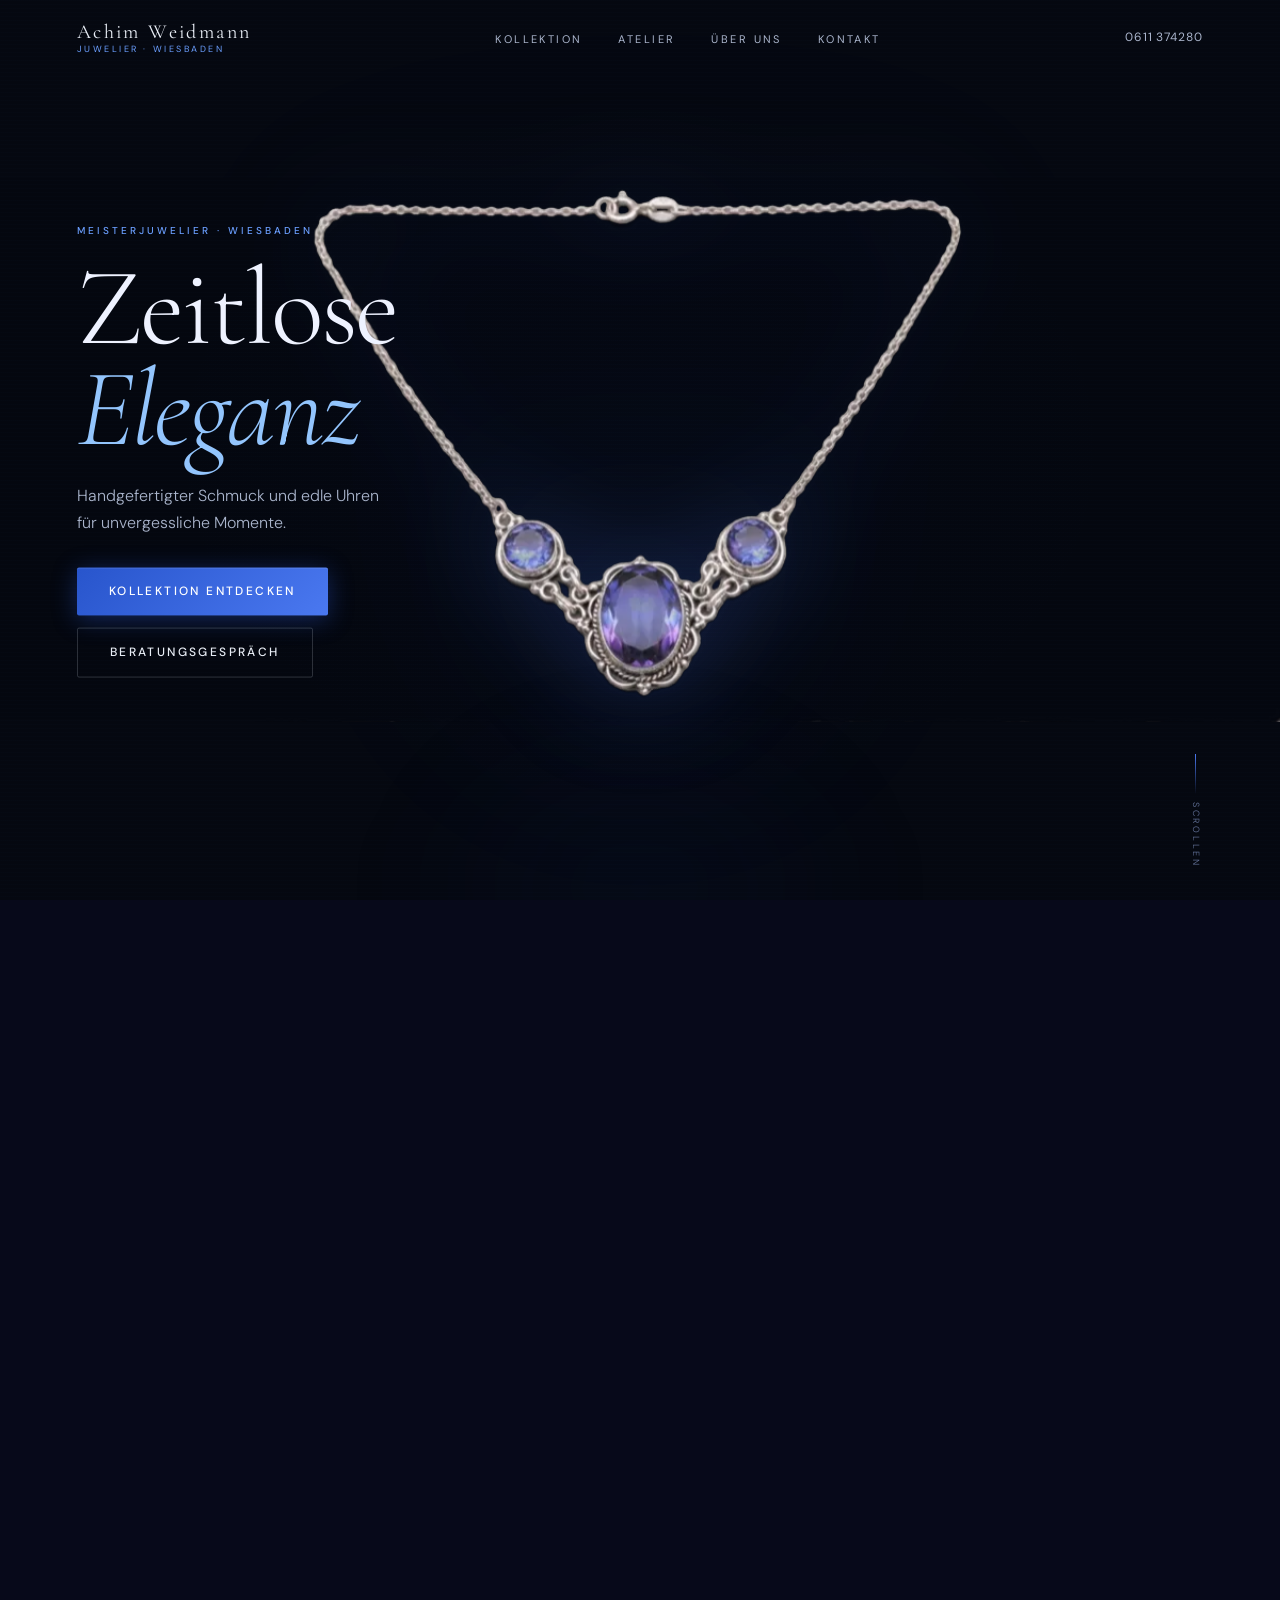
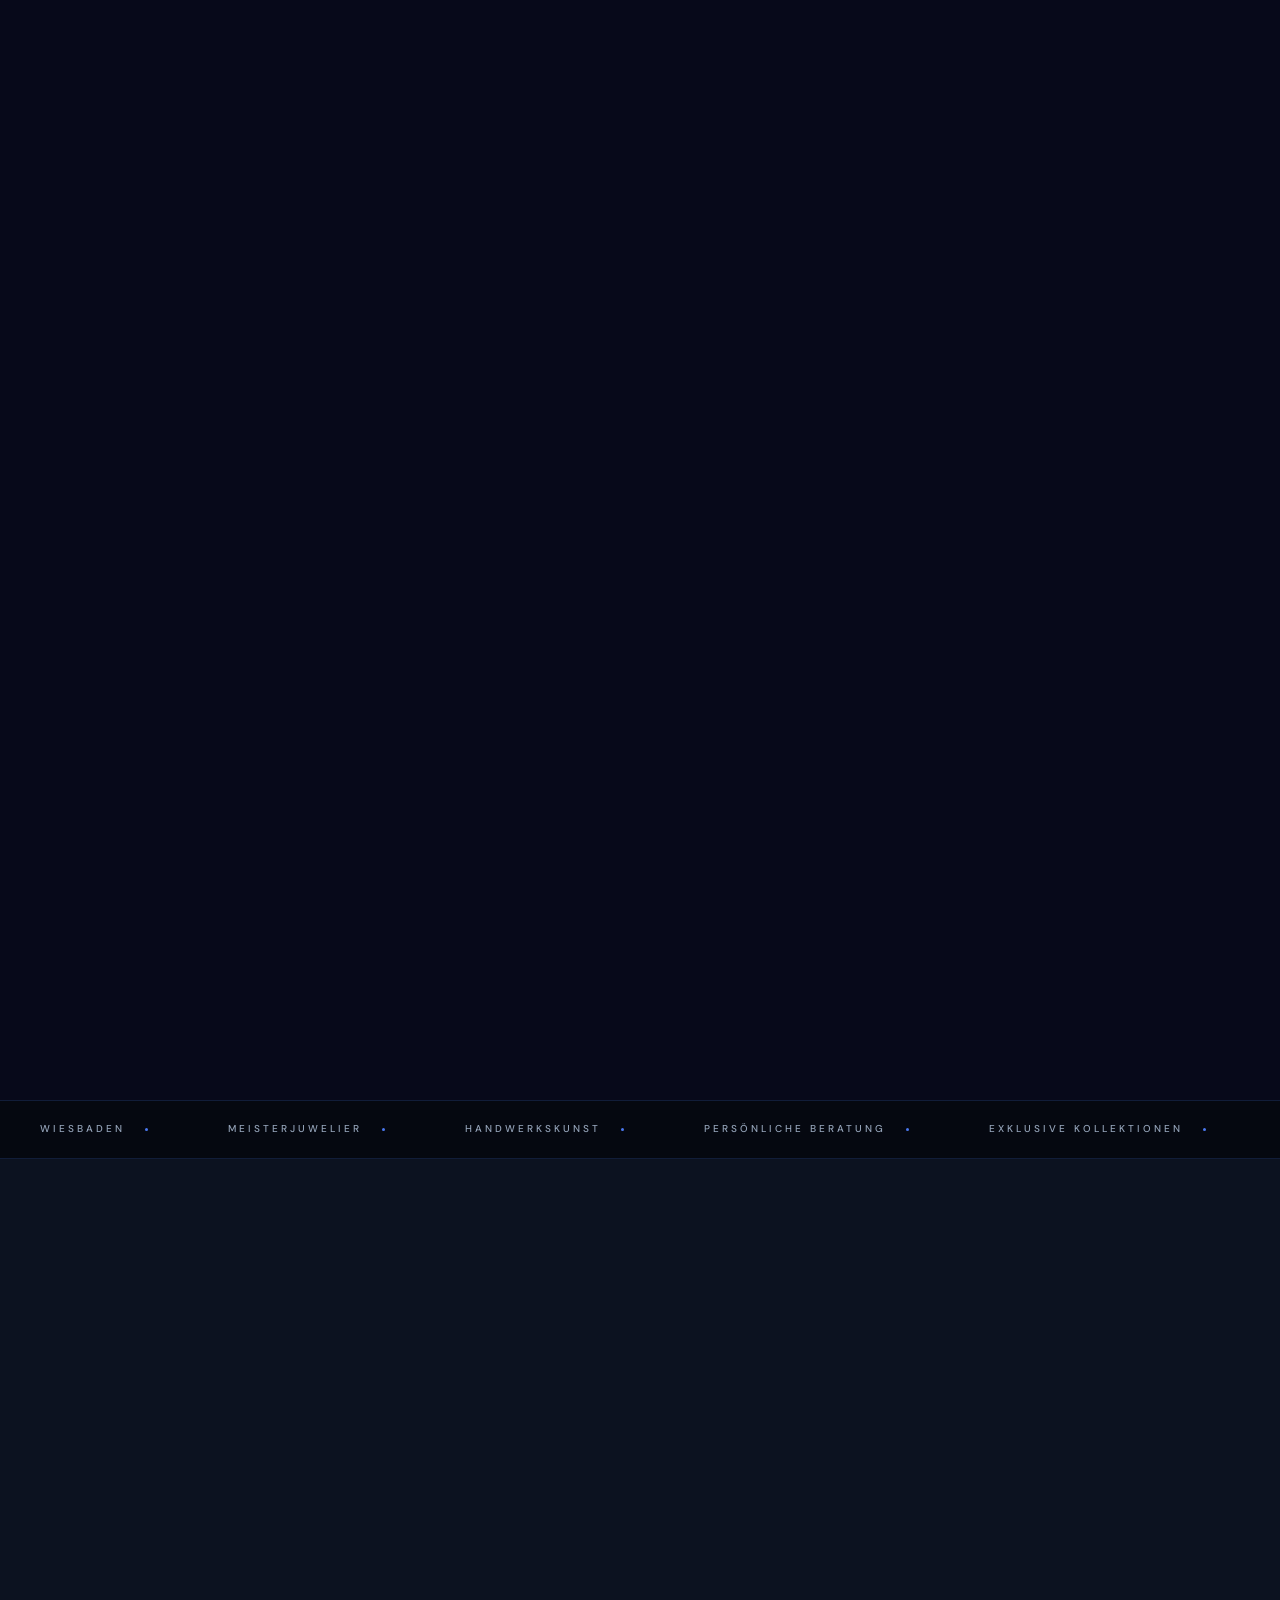
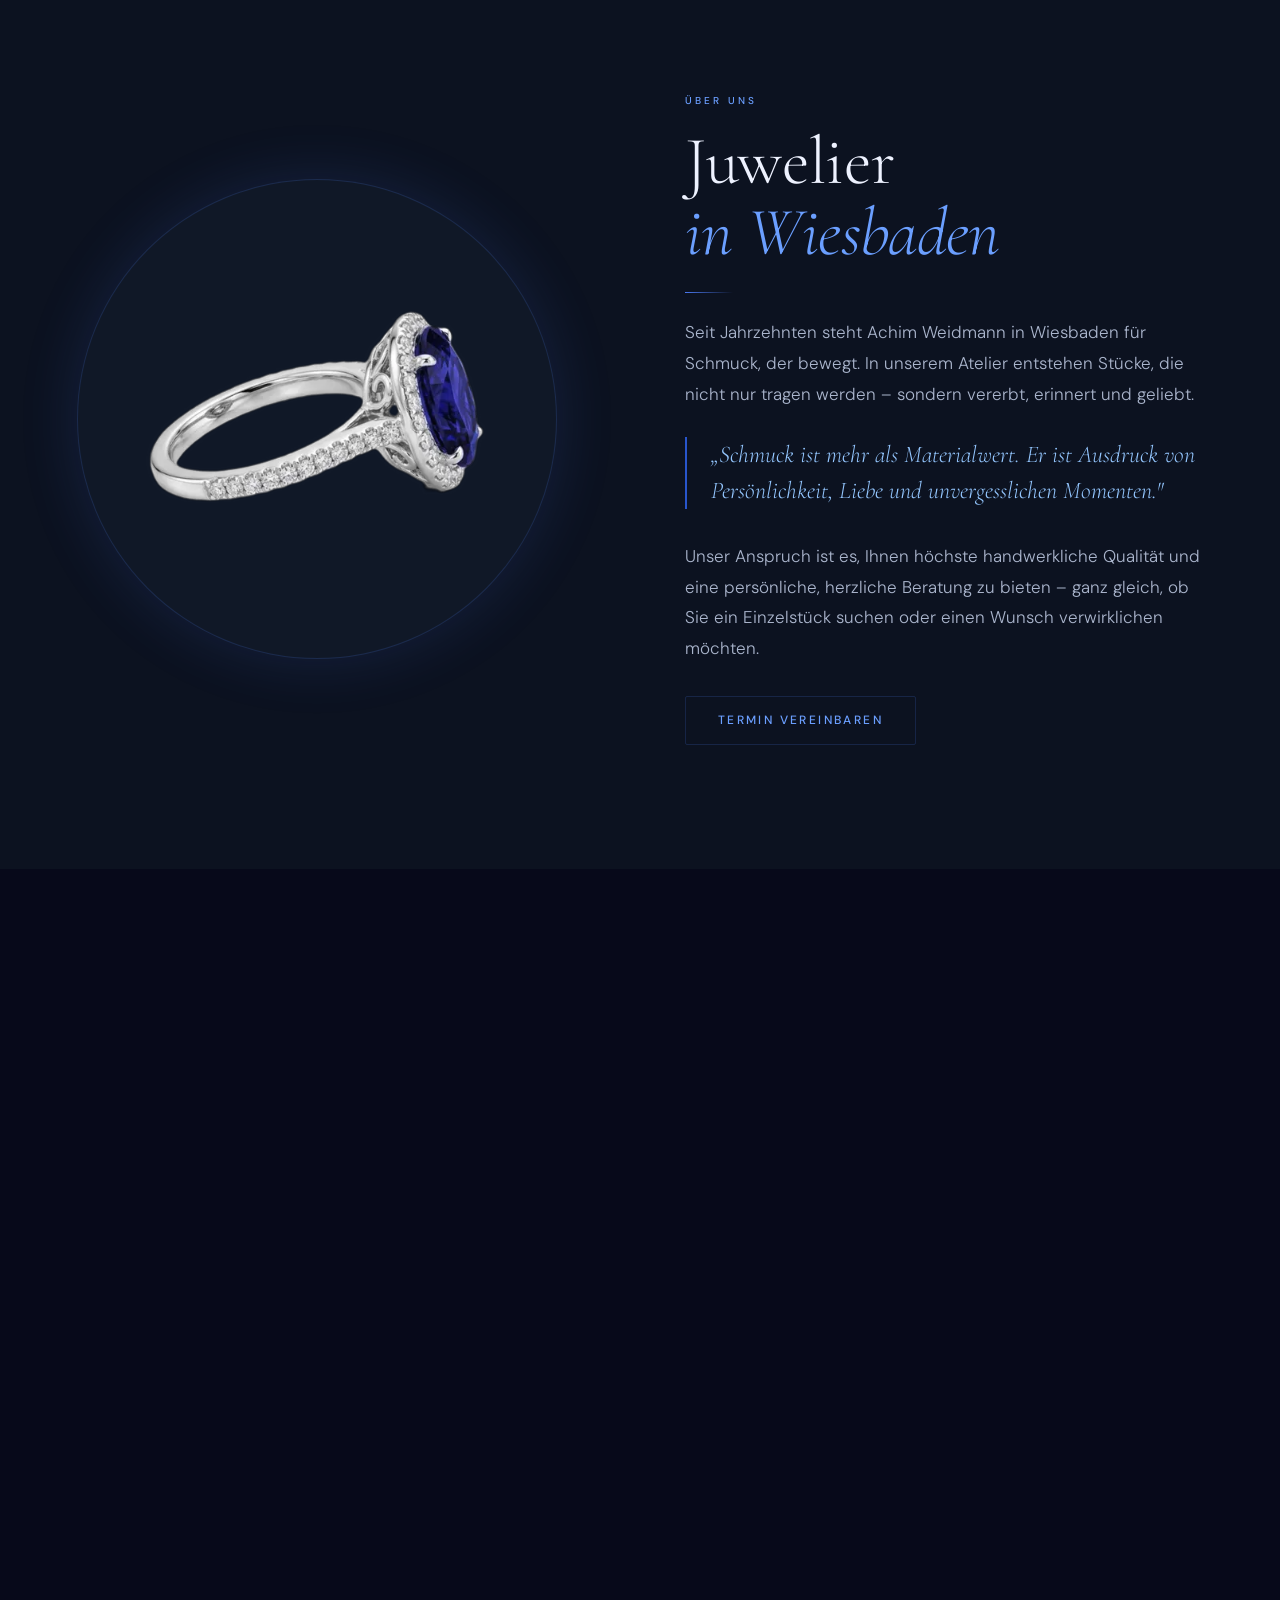
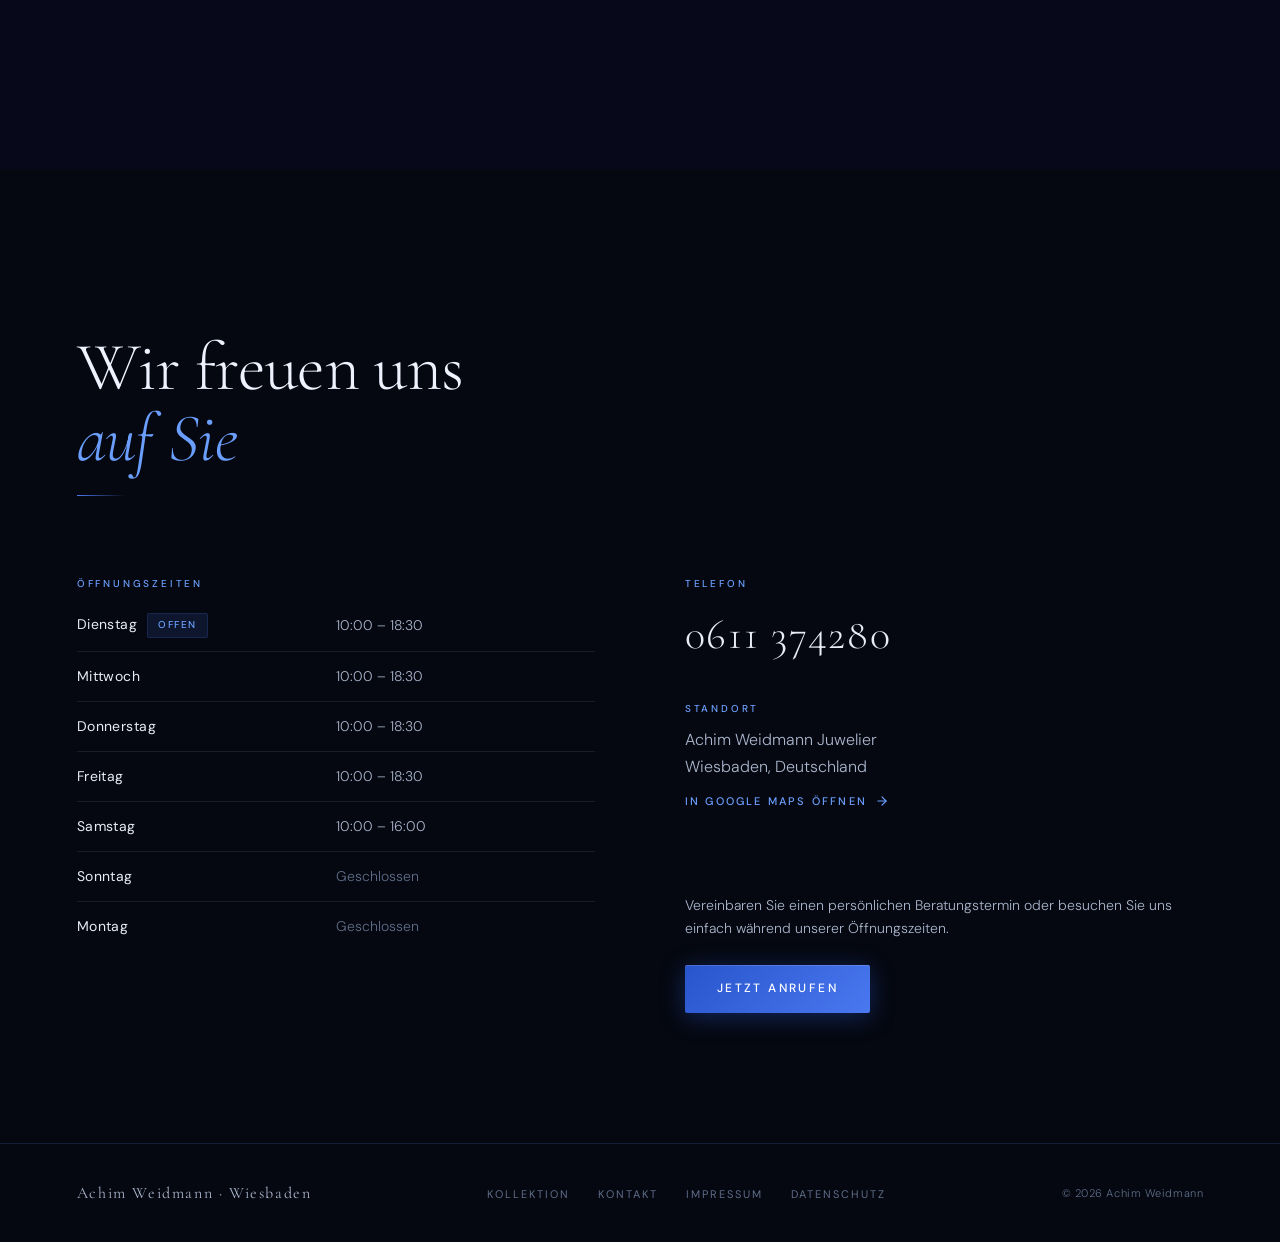
==== commit 2d14292b: "Add hero scroll animation — 0318(4).mov" ====
--- a/index.html
+++ b/index.html
@@ -323,16 +323,17 @@
     }
 
     /* ══════════════════════════════════════════════════════════
-       HERO — simple full-viewport section (no scroll animation)
+       HERO — scroll animation from 0318(4).mov
+       300vh scroll, sticky viewport, canvas frame swap
     ══════════════════════════════════════════════════════════ */
     #hero-scroll {
-      min-height: 100vh;
+      height: 300vh;
       position: relative;
-      display: flex;
-      align-items: center;
     }
 
     #hero-sticky {
+      position: sticky;
+      top: 0;
       width: 100%;
       height: 100vh;
       overflow: hidden;
@@ -340,6 +341,20 @@
       display: flex;
       align-items: center;
       justify-content: center;
+    }
+
+    /* Canvas: ultrawide 1200×510, centered, full width */
+    #hero-canvas {
+      position: absolute;
+      top: 50%;
+      left: 50%;
+      transform: translate(-50%, -50%);
+      width: 100%;
+      height: auto;
+      max-height: 90vh;
+      z-index: 2;
+      filter: drop-shadow(0 0 50px rgba(74, 120, 240, 0.30))
+              drop-shadow(0 0 120px rgba(74, 120, 240, 0.15));
     }
 
     /* Layered background glows */
@@ -1037,12 +1052,15 @@
 
         <!-- Background layers -->
         <div class="hero-bg" aria-hidden="true">
-          <div class="hero-bg__radial"></div>
+          <div class="hero-bg__radial" id="hero-glow"></div>
           <div class="hero-bg__bottom"></div>
           <div class="hero-bg__lines"></div>
         </div>
 
-        <!-- Hero text — static, always visible -->
+        <!-- Hero scroll animation canvas (1200×510) -->
+        <canvas id="hero-canvas" width="1200" height="510" aria-label="Schmuck-Animation"></canvas>
+
+        <!-- Hero text — fades out as scroll begins -->
         <div class="hero-text" id="hero-text">
           <span class="overline">Meisterjuwelier · Wiesbaden</span>
           <h1 class="display-hero hero-title" style="margin: 0 0 22px;">
@@ -1060,7 +1078,7 @@
         </div>
 
         <!-- Scroll indicator -->
-        <div class="scroll-hint" aria-hidden="true">
+        <div class="scroll-hint" id="hero-scroll-hint" aria-hidden="true">
           <div class="scroll-hint__line"></div>
           <span class="scroll-hint__label">Scrollen</span>
         </div>
@@ -1436,8 +1454,72 @@
     })();
 
     /* ══════════════════════════════════════
-       2. SCROLL ANIMATION — 50 WebP frames from 0318(5).mov
-          Canvas inside about circle, scroll-driven
+       2. HERO SCROLL ANIMATION — 0318(4).mov
+          50 frames in hero-frames/, text fades on scroll
+    ═══════════════════════════════════════ */
+    (function initHeroScroll() {
+      var N = 50;
+      var c = document.getElementById('hero-canvas');
+      if (!c) return;
+      var ctx = c.getContext('2d');
+      c.width = 1200; c.height = 510;
+
+      var el = document.getElementById('hero-scroll');
+      var txt = document.getElementById('hero-text');
+      var hint = document.getElementById('hero-scroll-hint');
+      var glow = document.getElementById('hero-glow');
+
+      var frames = [], loaded = false;
+      for (var i = 0; i < N; i++) {
+        (function(idx) {
+          var img = new Image();
+          img.onload = function() { if (!loaded) { loaded = true; draw(0); } };
+          img.src = 'hero-frames/frame-' + String(idx + 1).padStart(3, '0') + '.webp';
+          frames.push(img);
+        })(i);
+      }
+
+      function draw(n) {
+        n = Math.min(Math.max(Math.round(n), 0), N - 1);
+        var img = frames[n];
+        if (!img || !img.complete || !img.naturalWidth) return;
+        ctx.clearRect(0, 0, 1200, 510);
+        ctx.drawImage(img, 0, 0, 1200, 510);
+      }
+
+      function prog() {
+        var r = el.getBoundingClientRect();
+        return Math.min(Math.max(-r.top / (el.offsetHeight - innerHeight), 0), 1);
+      }
+
+      var raf = false;
+      addEventListener('scroll', function() {
+        if (raf) return;
+        raf = true;
+        requestAnimationFrame(function() {
+          raf = false;
+          var p = prog();
+          draw(Math.round(p * (N - 1)));
+          // Text fades 0–25%
+          txt.style.opacity = p < 0.08 ? 1 : p < 0.25 ? 1 - (p - 0.08) / 0.17 : 0;
+          // Scroll hint fades 0–12%
+          hint.style.opacity = p < 0.05 ? 1 : p < 0.12 ? 1 - (p - 0.05) / 0.07 : 0;
+          // Glow intensifies
+          if (glow) glow.style.opacity = (0.12 + p * 0.28).toFixed(2);
+          // Canvas glow peaks mid-scroll
+          var g = Math.sin(p * Math.PI);
+          c.style.filter =
+            'drop-shadow(0 0 50px rgba(74,120,240,' + (0.25 + g * 0.20).toFixed(2) + ')) ' +
+            'drop-shadow(0 0 120px rgba(74,120,240,' + (0.12 + g * 0.15).toFixed(2) + '))';
+        });
+      }, { passive: true });
+
+      draw(0);
+    })();
+
+    /* ══════════════════════════════════════
+       3. ABOUT SCROLL ANIMATION — 0318(5).mov
+          50 frames in frames-web/, canvas inside circle
     ═══════════════════════════════════════ */
     (function initScrollAnimation() {
       var FRAME_COUNT = 50;
@@ -1497,7 +1579,7 @@
     })();
 
     /* ══════════════════════════════════════
-       3. REVEAL ANIMATIONS — IntersectionObserver
+       4. REVEAL ANIMATIONS — IntersectionObserver
     ═══════════════════════════════════════ */
     (function initReveal() {
       const els = document.querySelectorAll('.reveal');
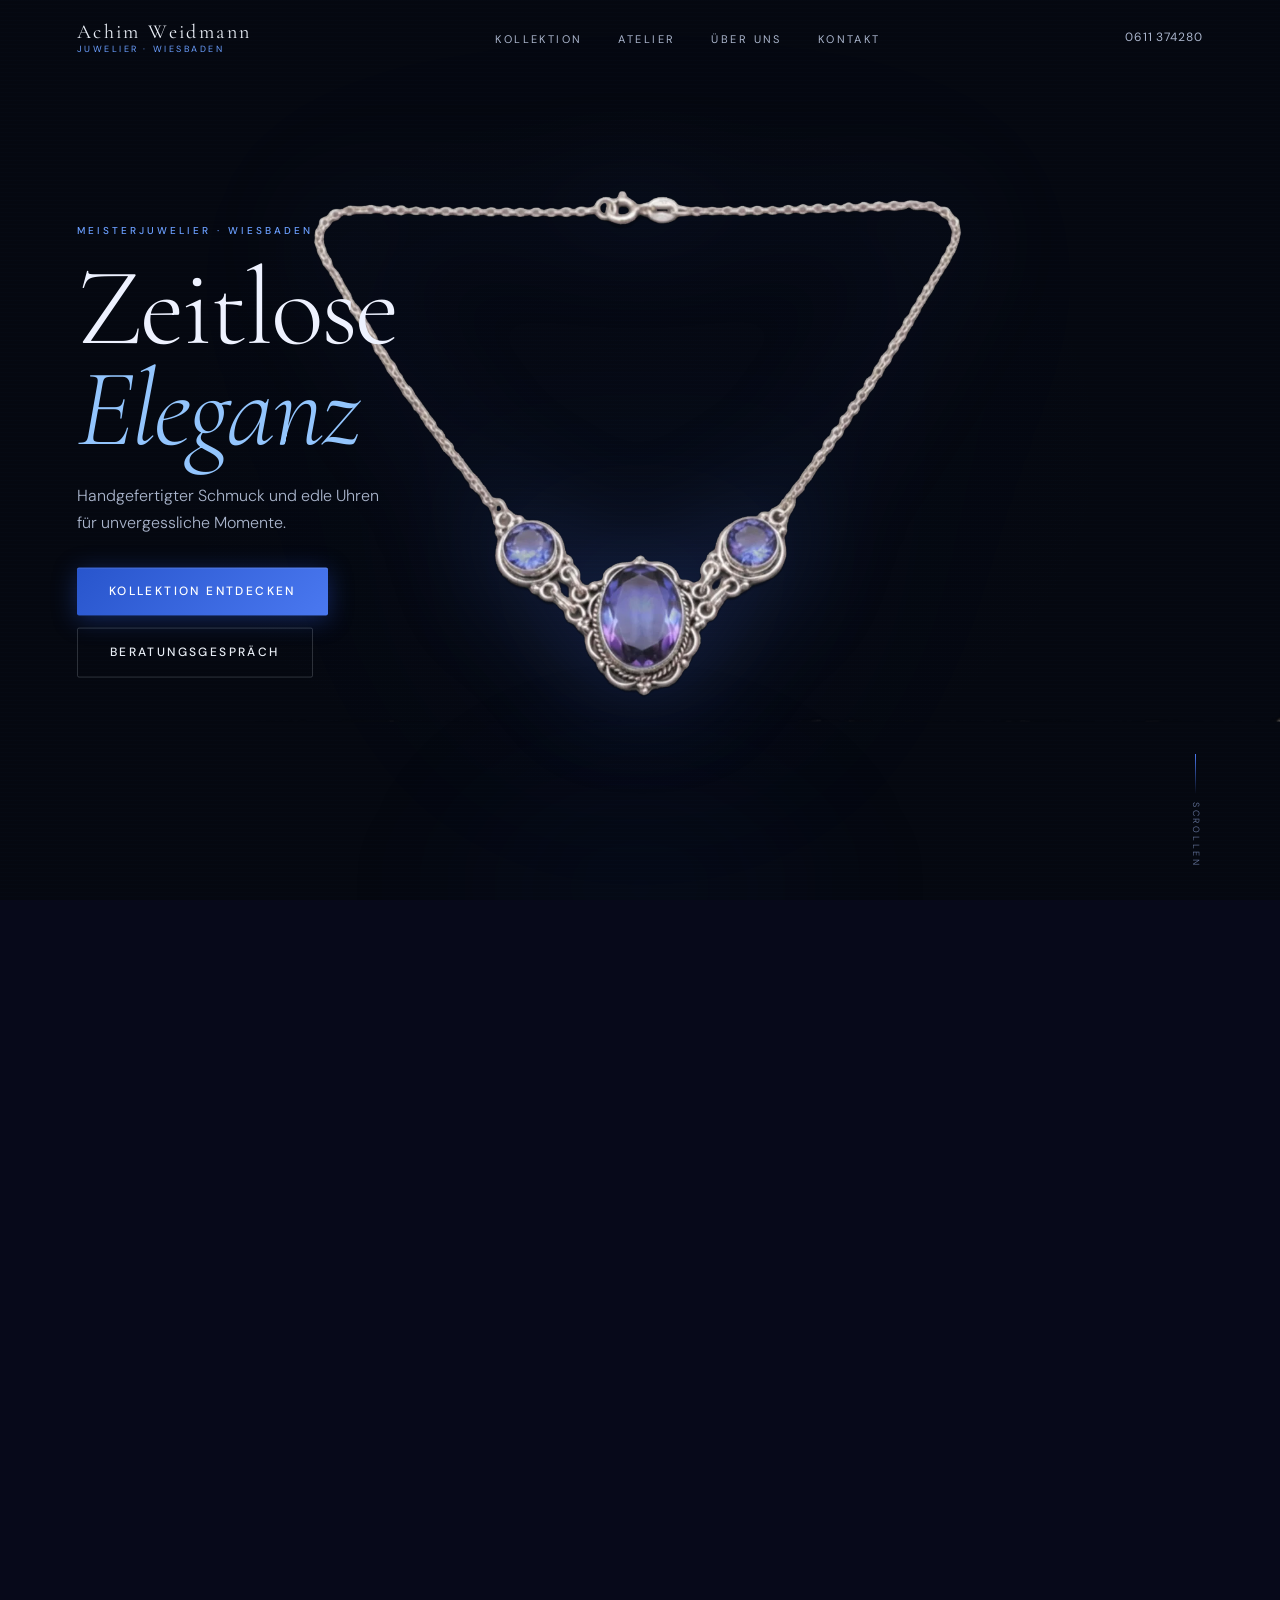
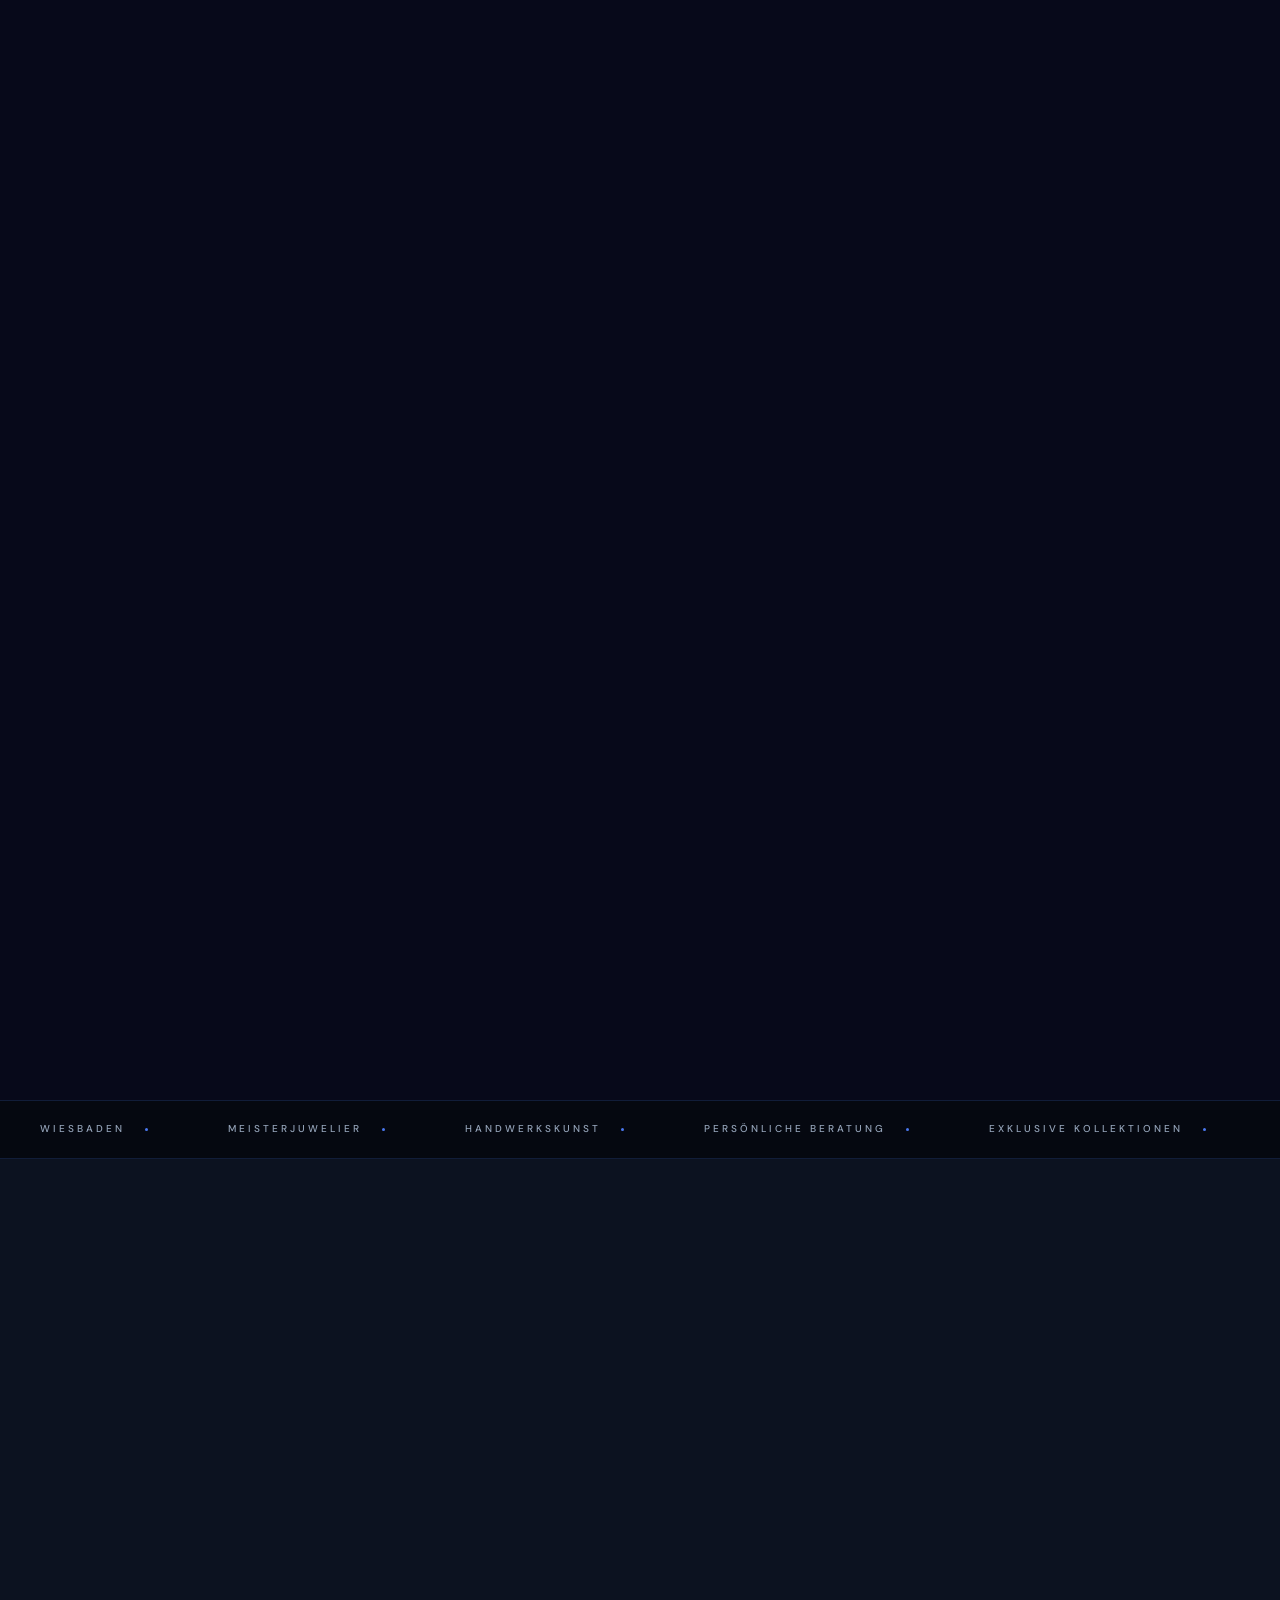
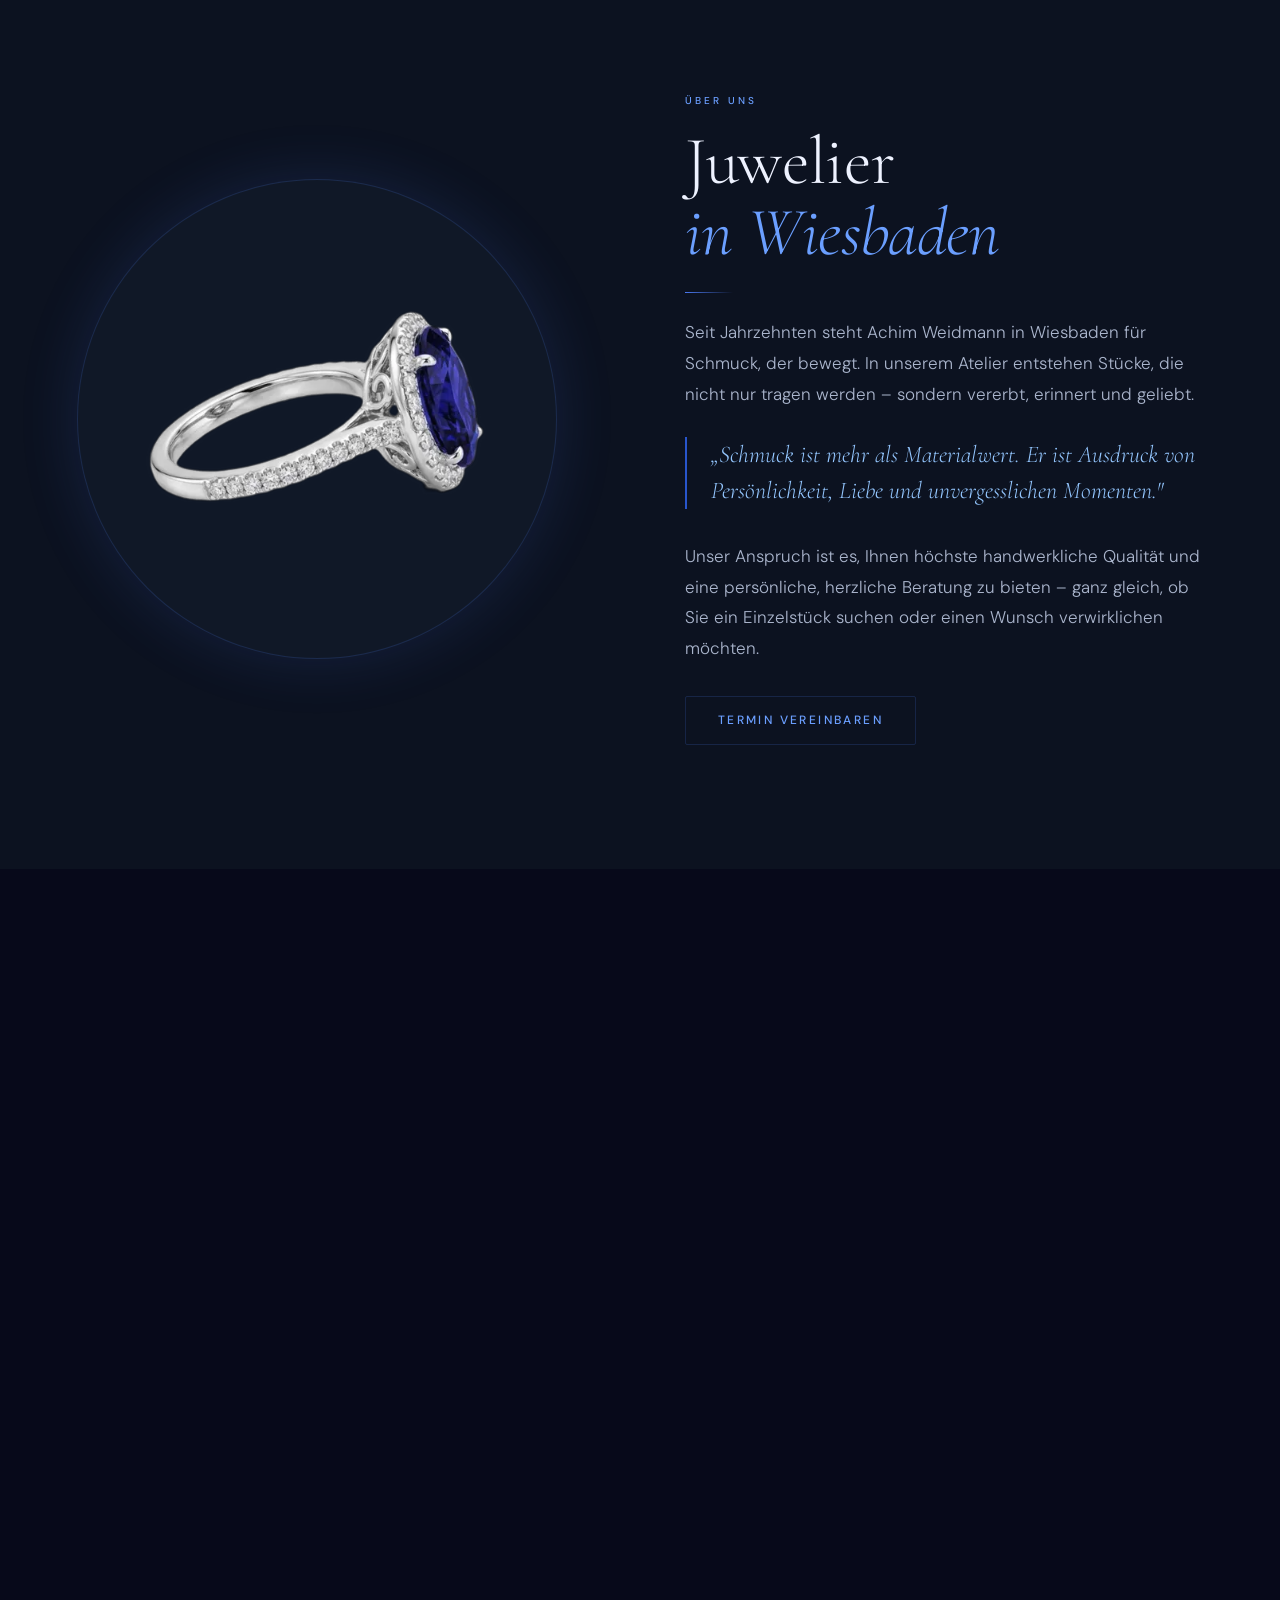
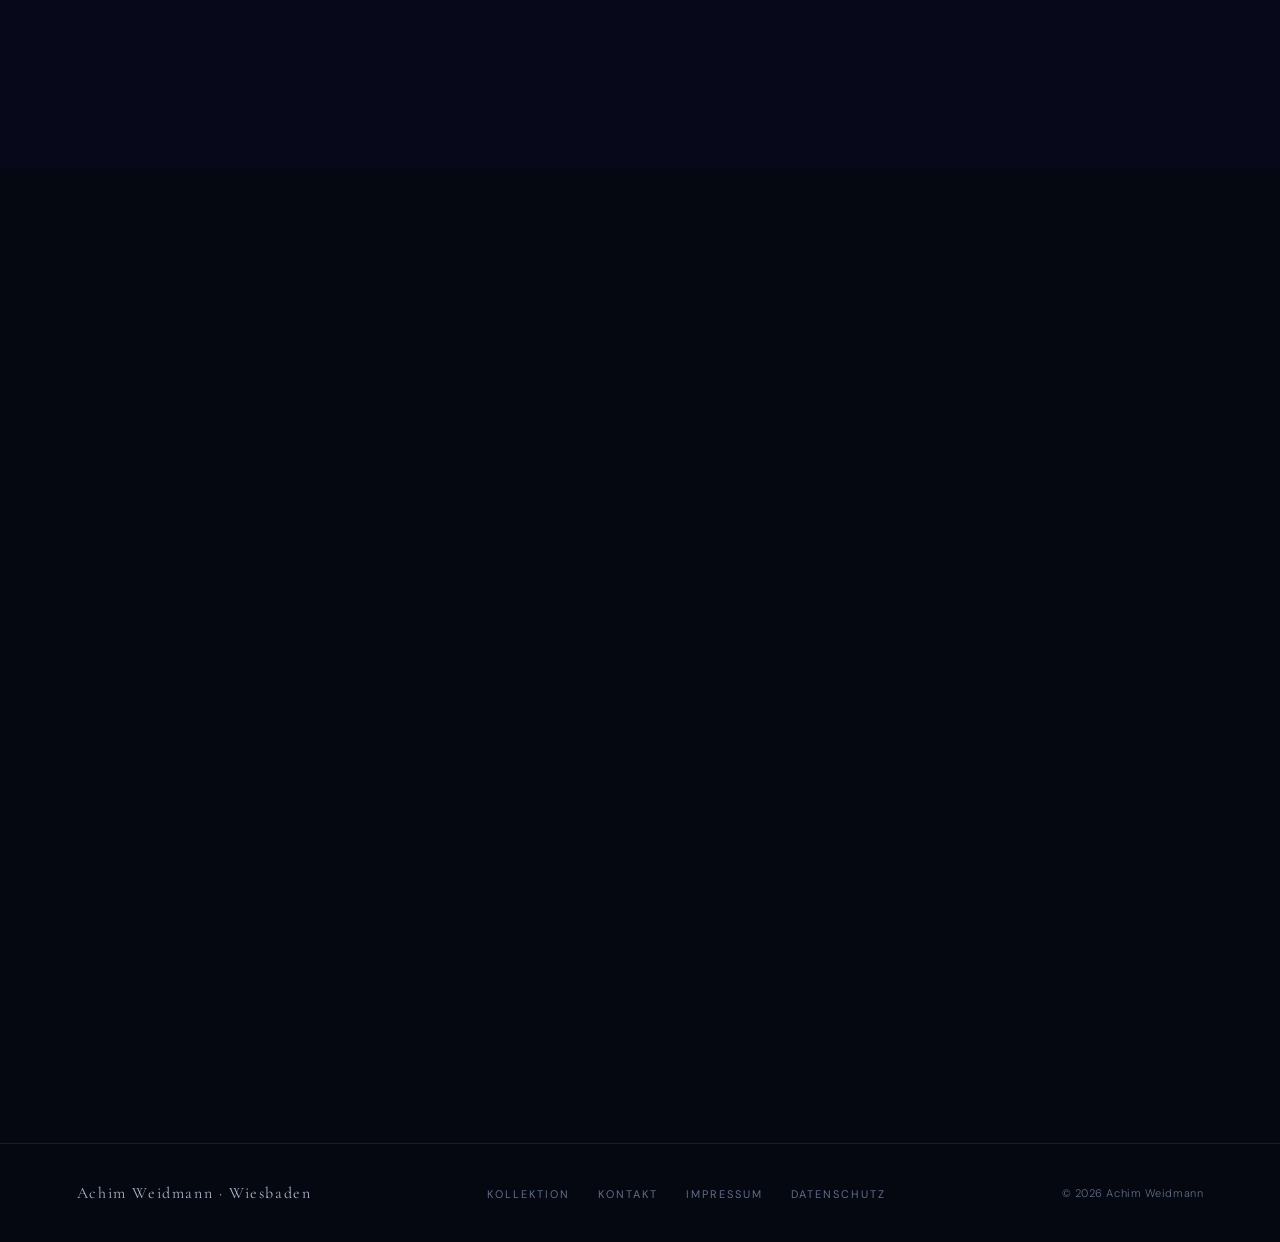
==== commit 39009612: "Deploy: hero canvas 2000×848 for high-res quality Co-Authored-By: Claude Opus 4.6 <noreply@anthropic" ====
--- a/index.html
+++ b/index.html
@@ -343,7 +343,7 @@
       justify-content: center;
     }
 
-    /* Canvas: ultrawide 1200×510, centered, full width */
+    /* Canvas: ultrawide 2000×848, centered, full width */
     #hero-canvas {
       position: absolute;
       top: 50%;
@@ -1057,8 +1057,8 @@
           <div class="hero-bg__lines"></div>
         </div>
 
-        <!-- Hero scroll animation canvas (1200×510) -->
-        <canvas id="hero-canvas" width="1200" height="510" aria-label="Schmuck-Animation"></canvas>
+        <!-- Hero scroll animation canvas (2000×848) -->
+        <canvas id="hero-canvas" width="2000" height="848" aria-label="Schmuck-Animation"></canvas>
 
         <!-- Hero text — fades out as scroll begins -->
         <div class="hero-text" id="hero-text">
@@ -1462,7 +1462,7 @@
       var c = document.getElementById('hero-canvas');
       if (!c) return;
       var ctx = c.getContext('2d');
-      c.width = 1200; c.height = 510;
+      c.width = 2000; c.height = 848;
 
       var el = document.getElementById('hero-scroll');
       var txt = document.getElementById('hero-text');
@@ -1483,8 +1483,8 @@
         n = Math.min(Math.max(Math.round(n), 0), N - 1);
         var img = frames[n];
         if (!img || !img.complete || !img.naturalWidth) return;
-        ctx.clearRect(0, 0, 1200, 510);
-        ctx.drawImage(img, 0, 0, 1200, 510);
+        ctx.clearRect(0, 0, 2000, 848);
+        ctx.drawImage(img, 0, 0, 2000, 848);
       }
 
       function prog() {
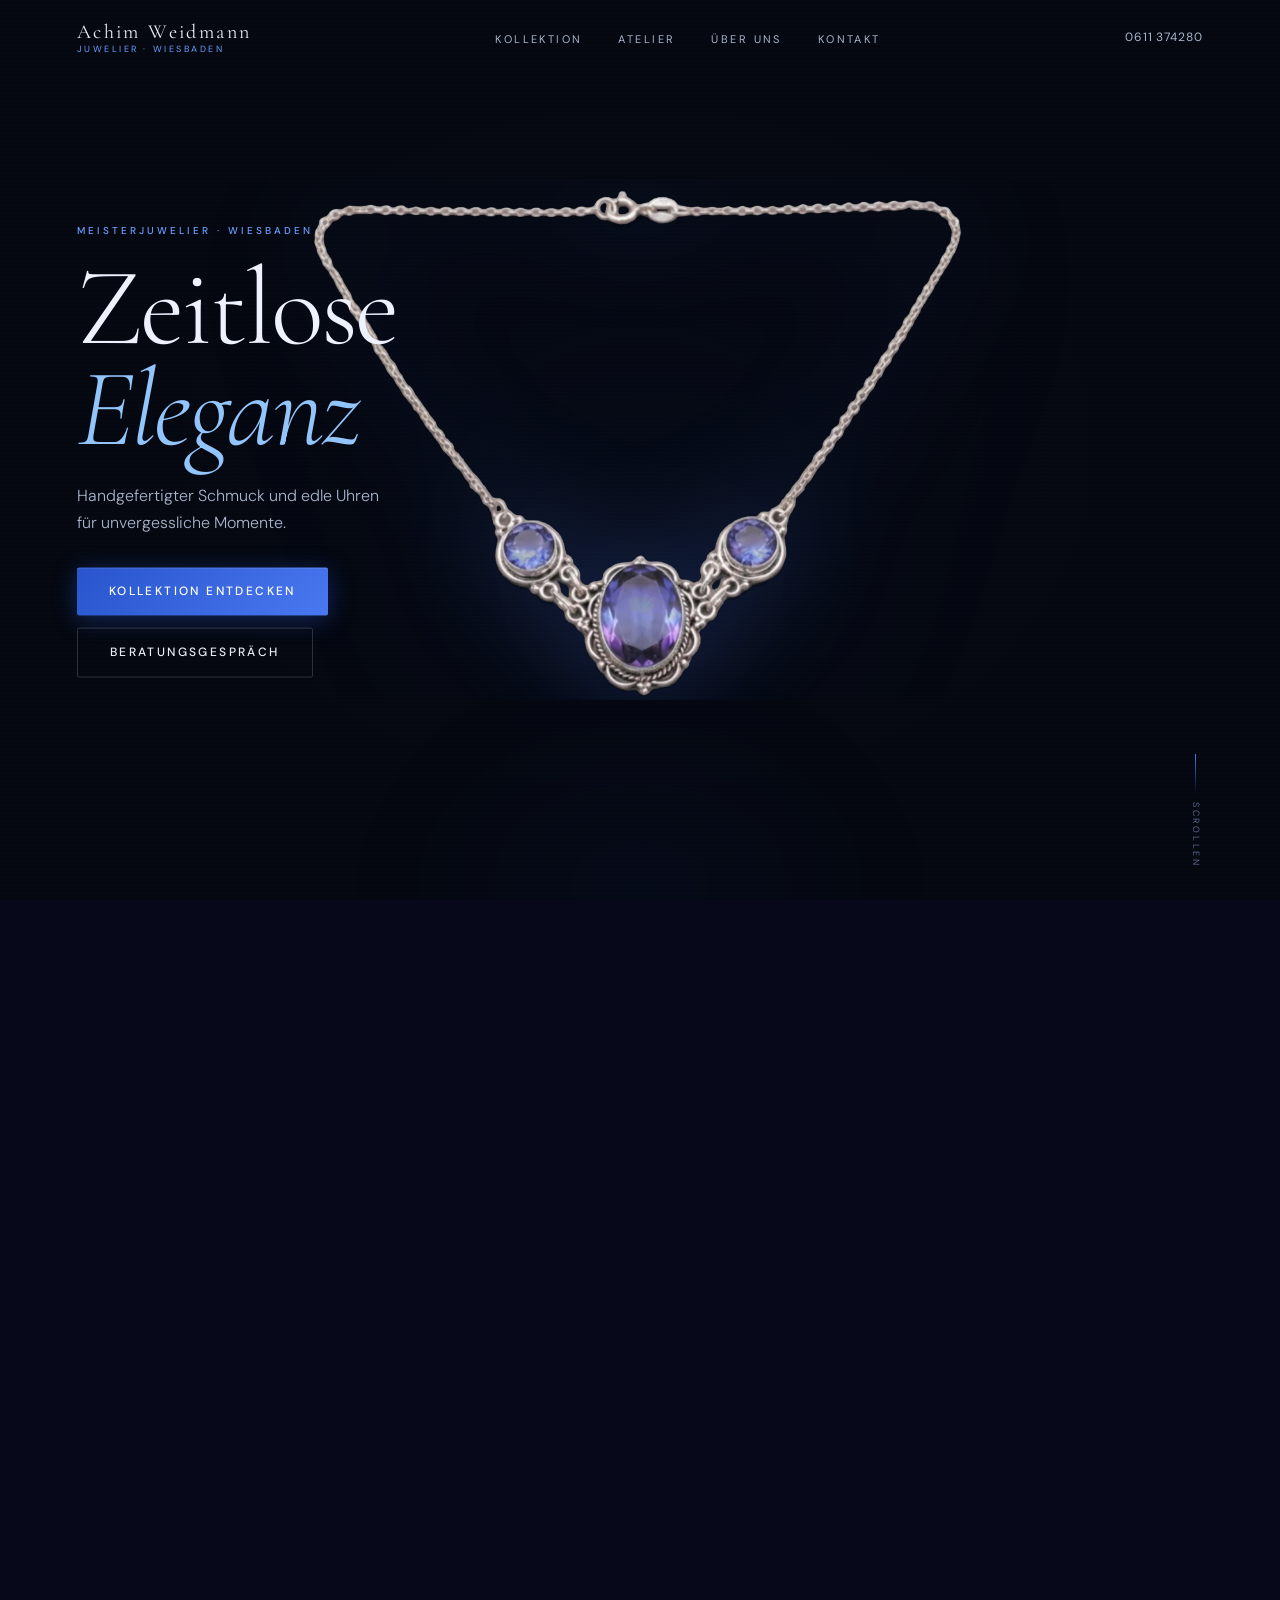
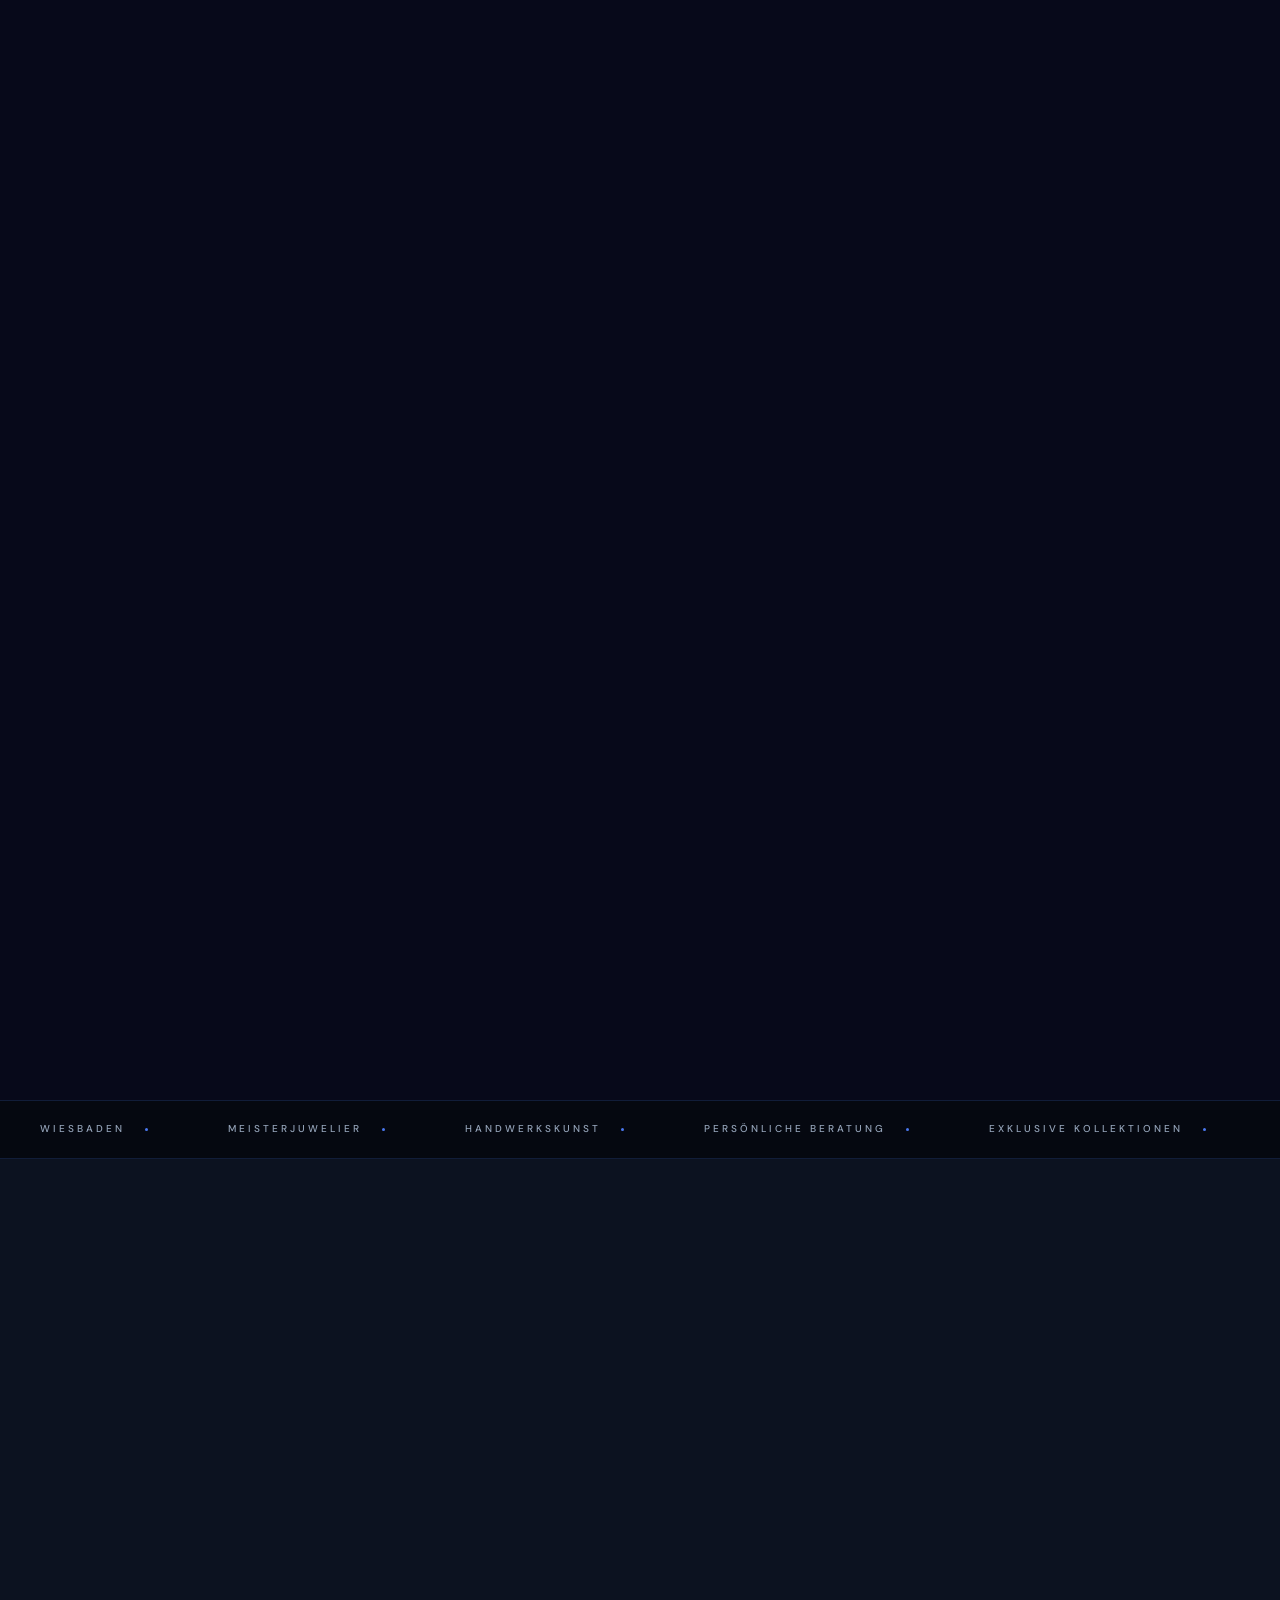
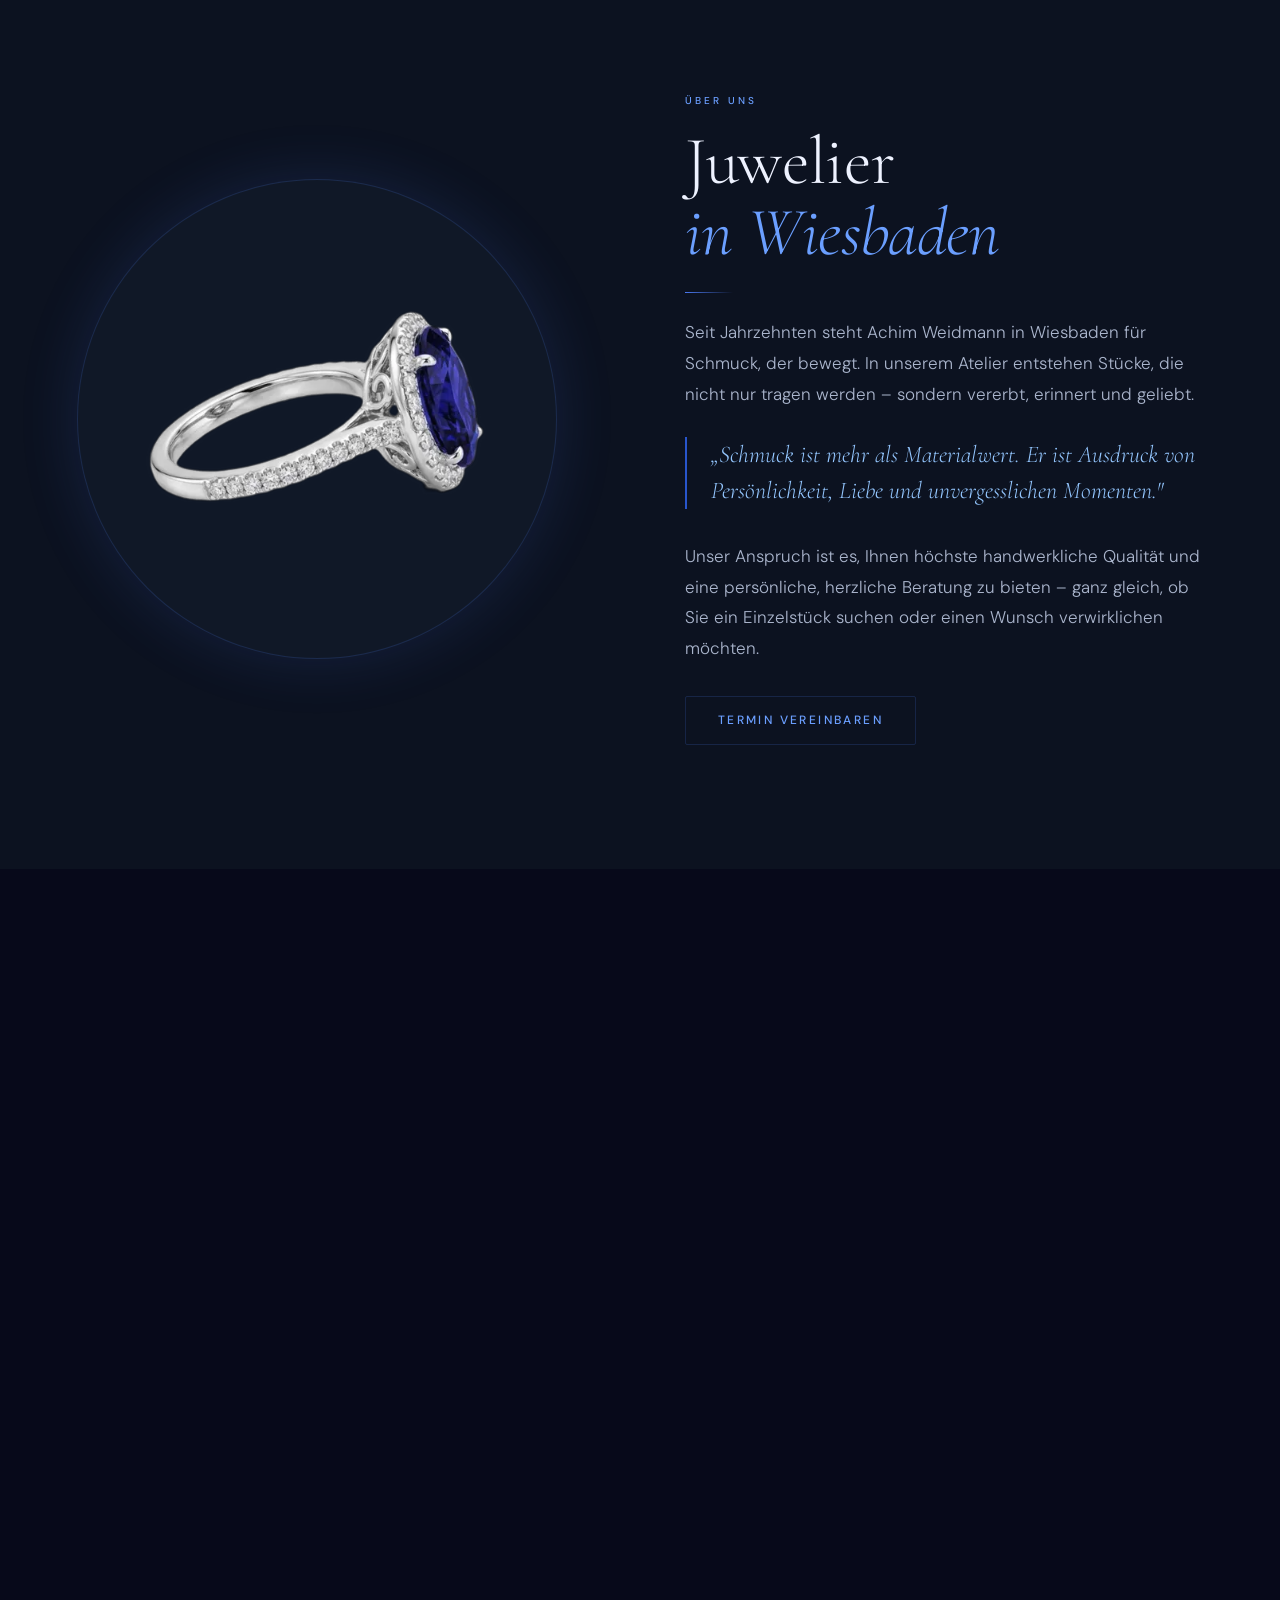
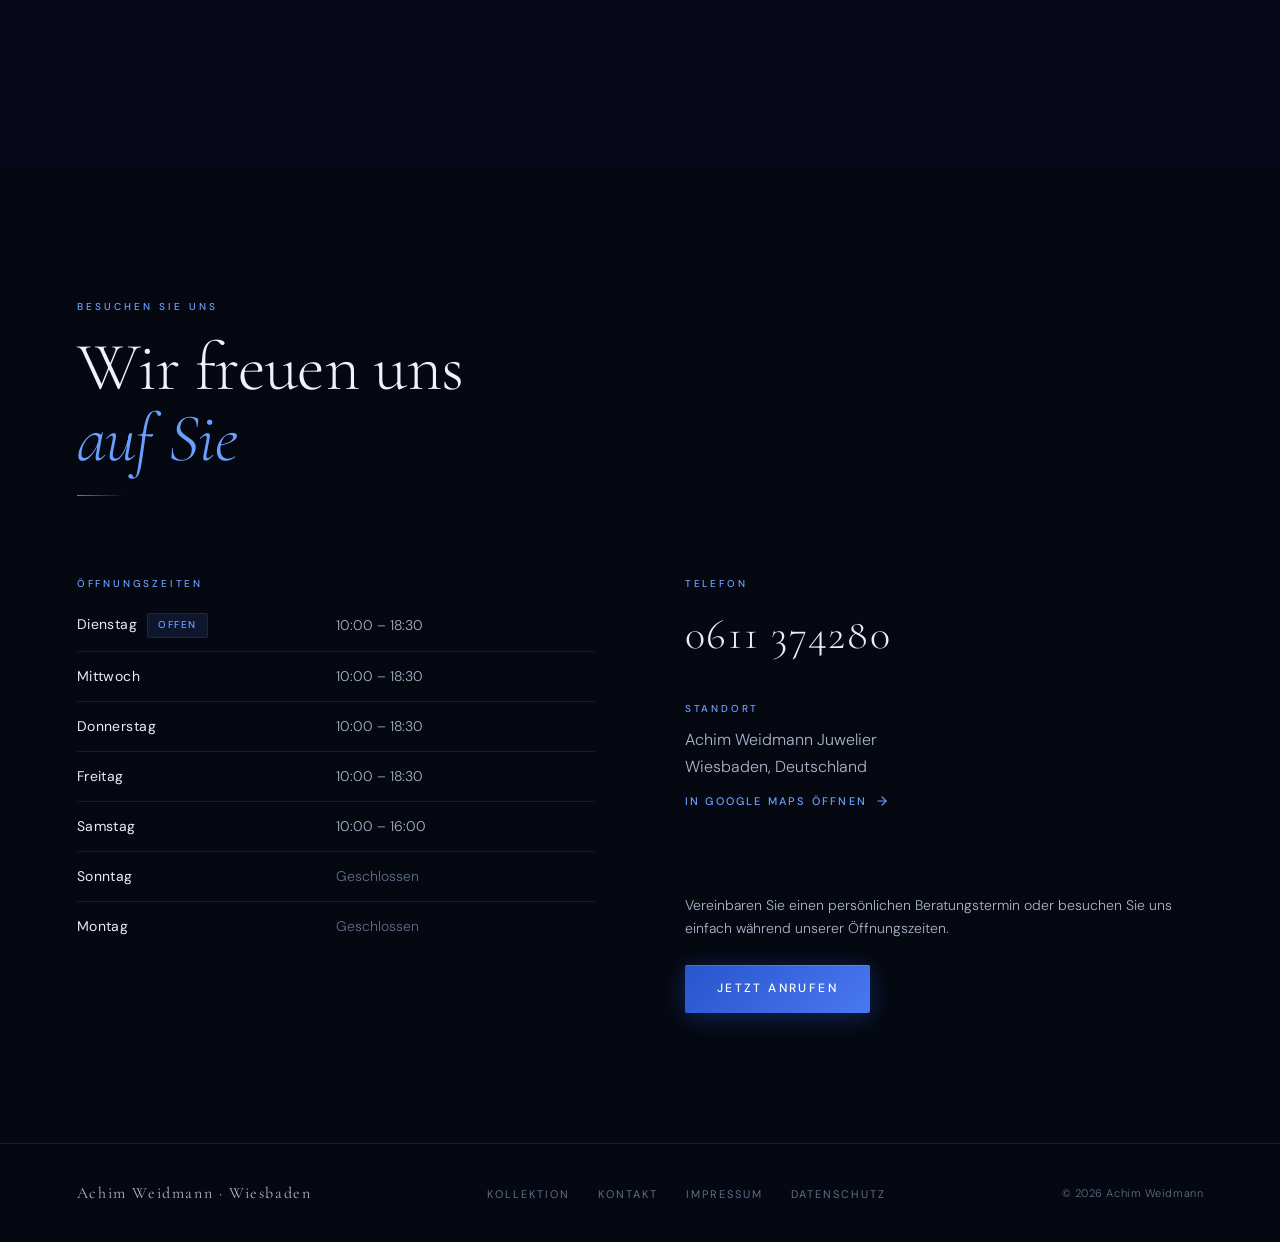
==== commit f8e6ed27: "Deploy: clip bottom 4% of hero canvas Co-Authored-By: Claude Opus 4.6 <noreply@anthropic.com>" ====
--- a/index.html
+++ b/index.html
@@ -355,6 +355,7 @@
       z-index: 2;
       filter: drop-shadow(0 0 50px rgba(74, 120, 240, 0.30))
               drop-shadow(0 0 120px rgba(74, 120, 240, 0.15));
+      clip-path: inset(0 0 4% 0);
     }
 
     /* Layered background glows */
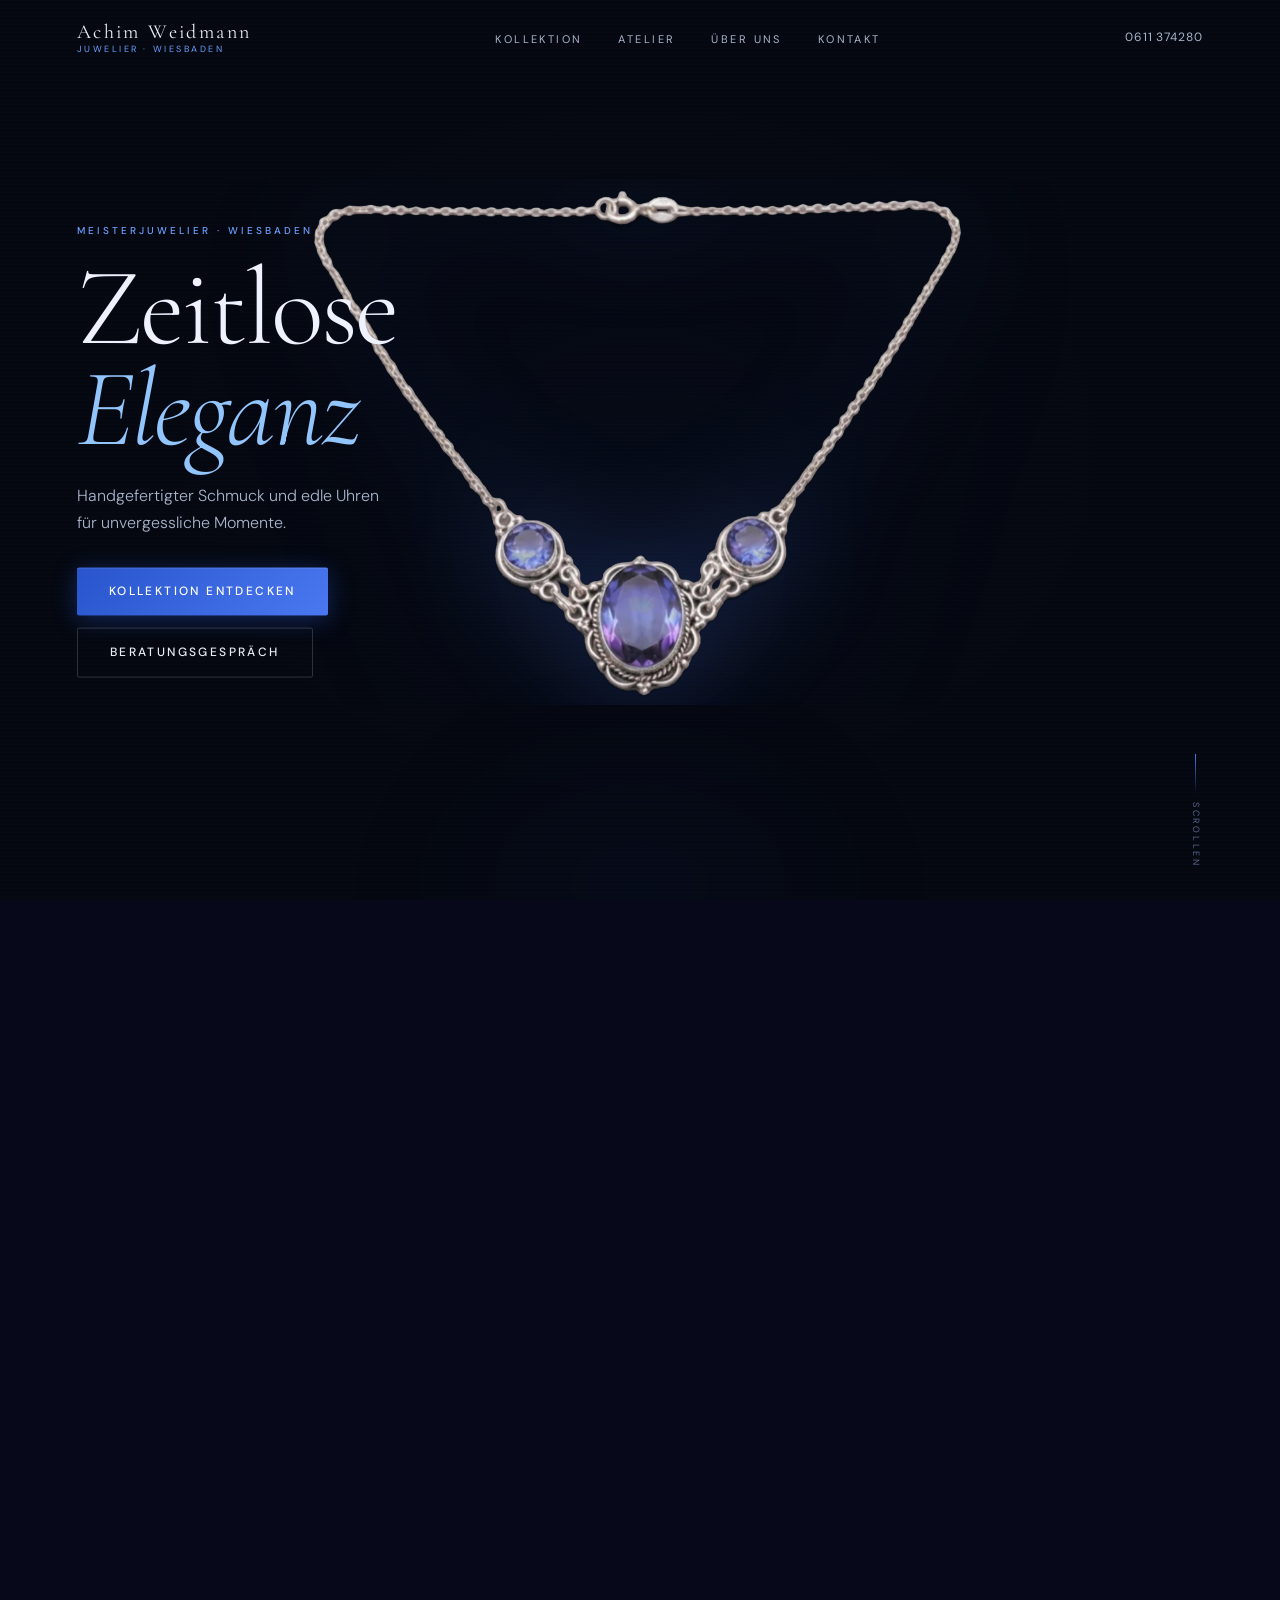
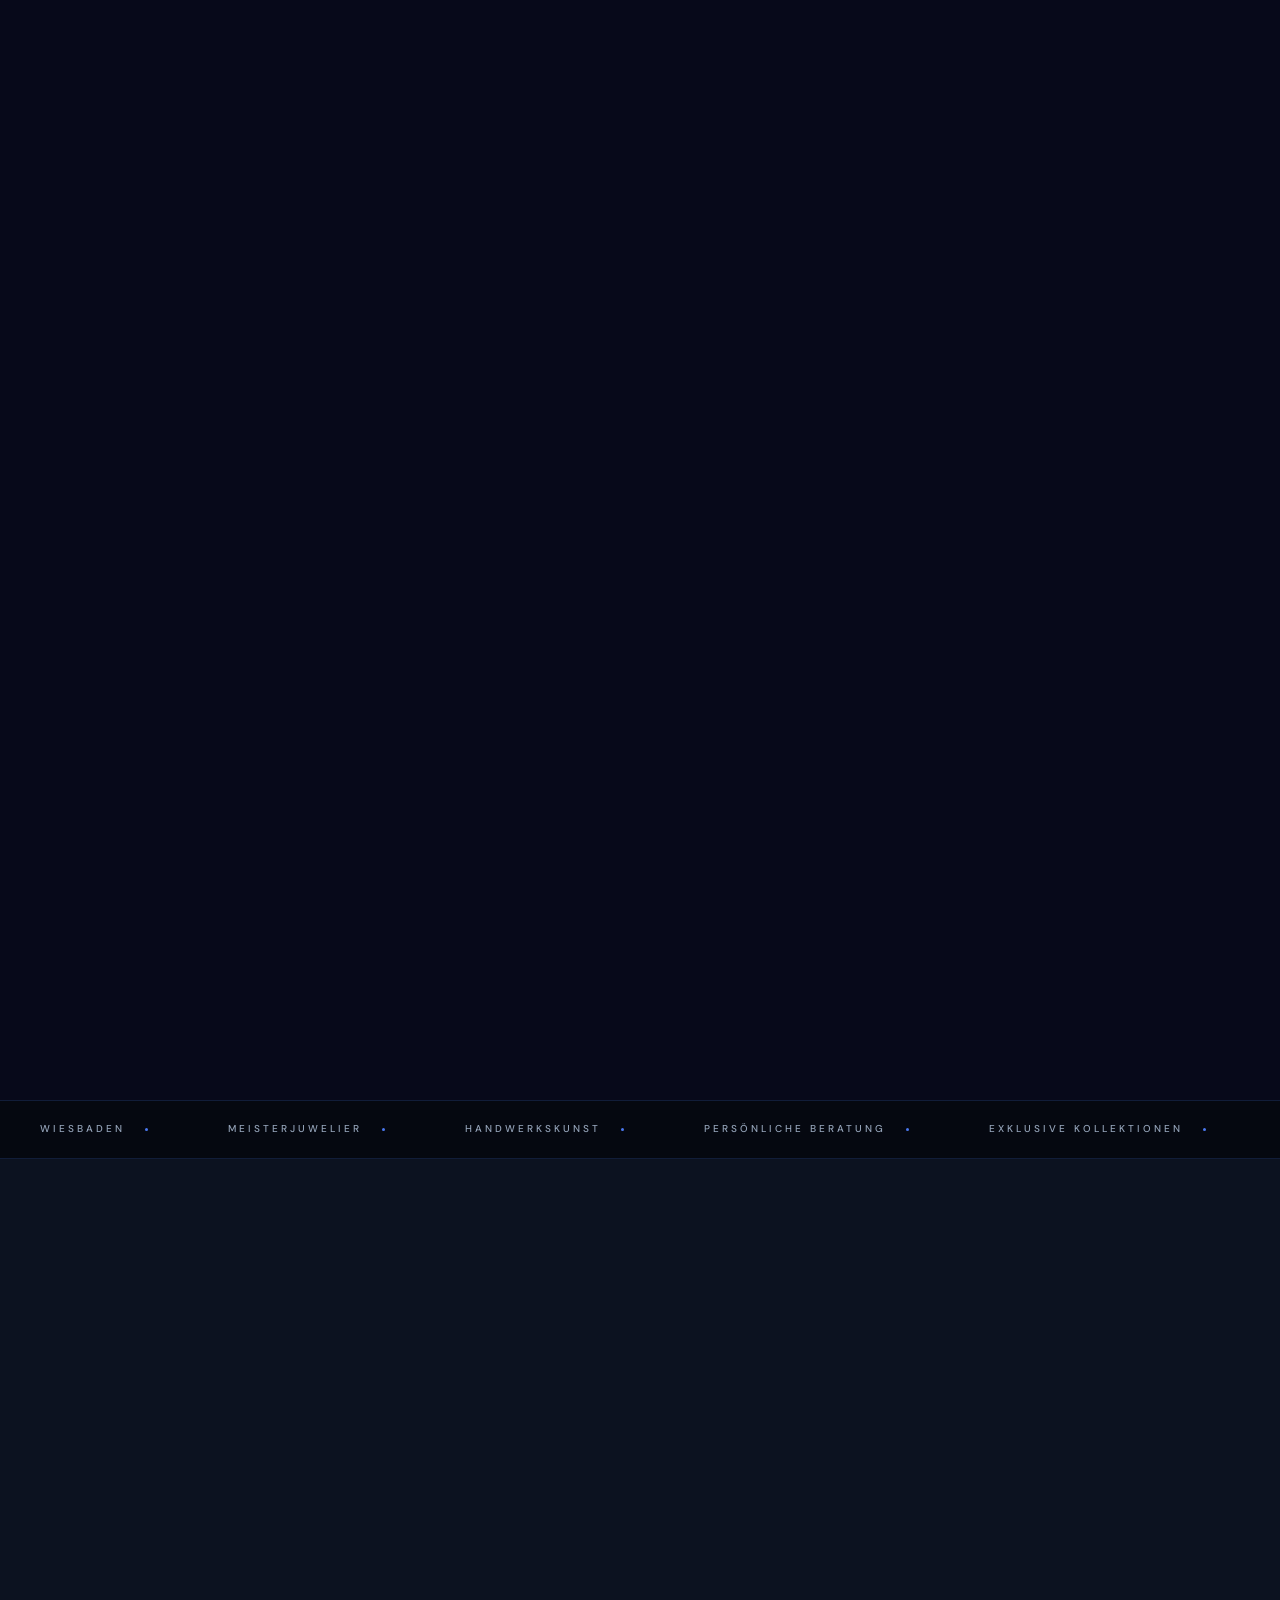
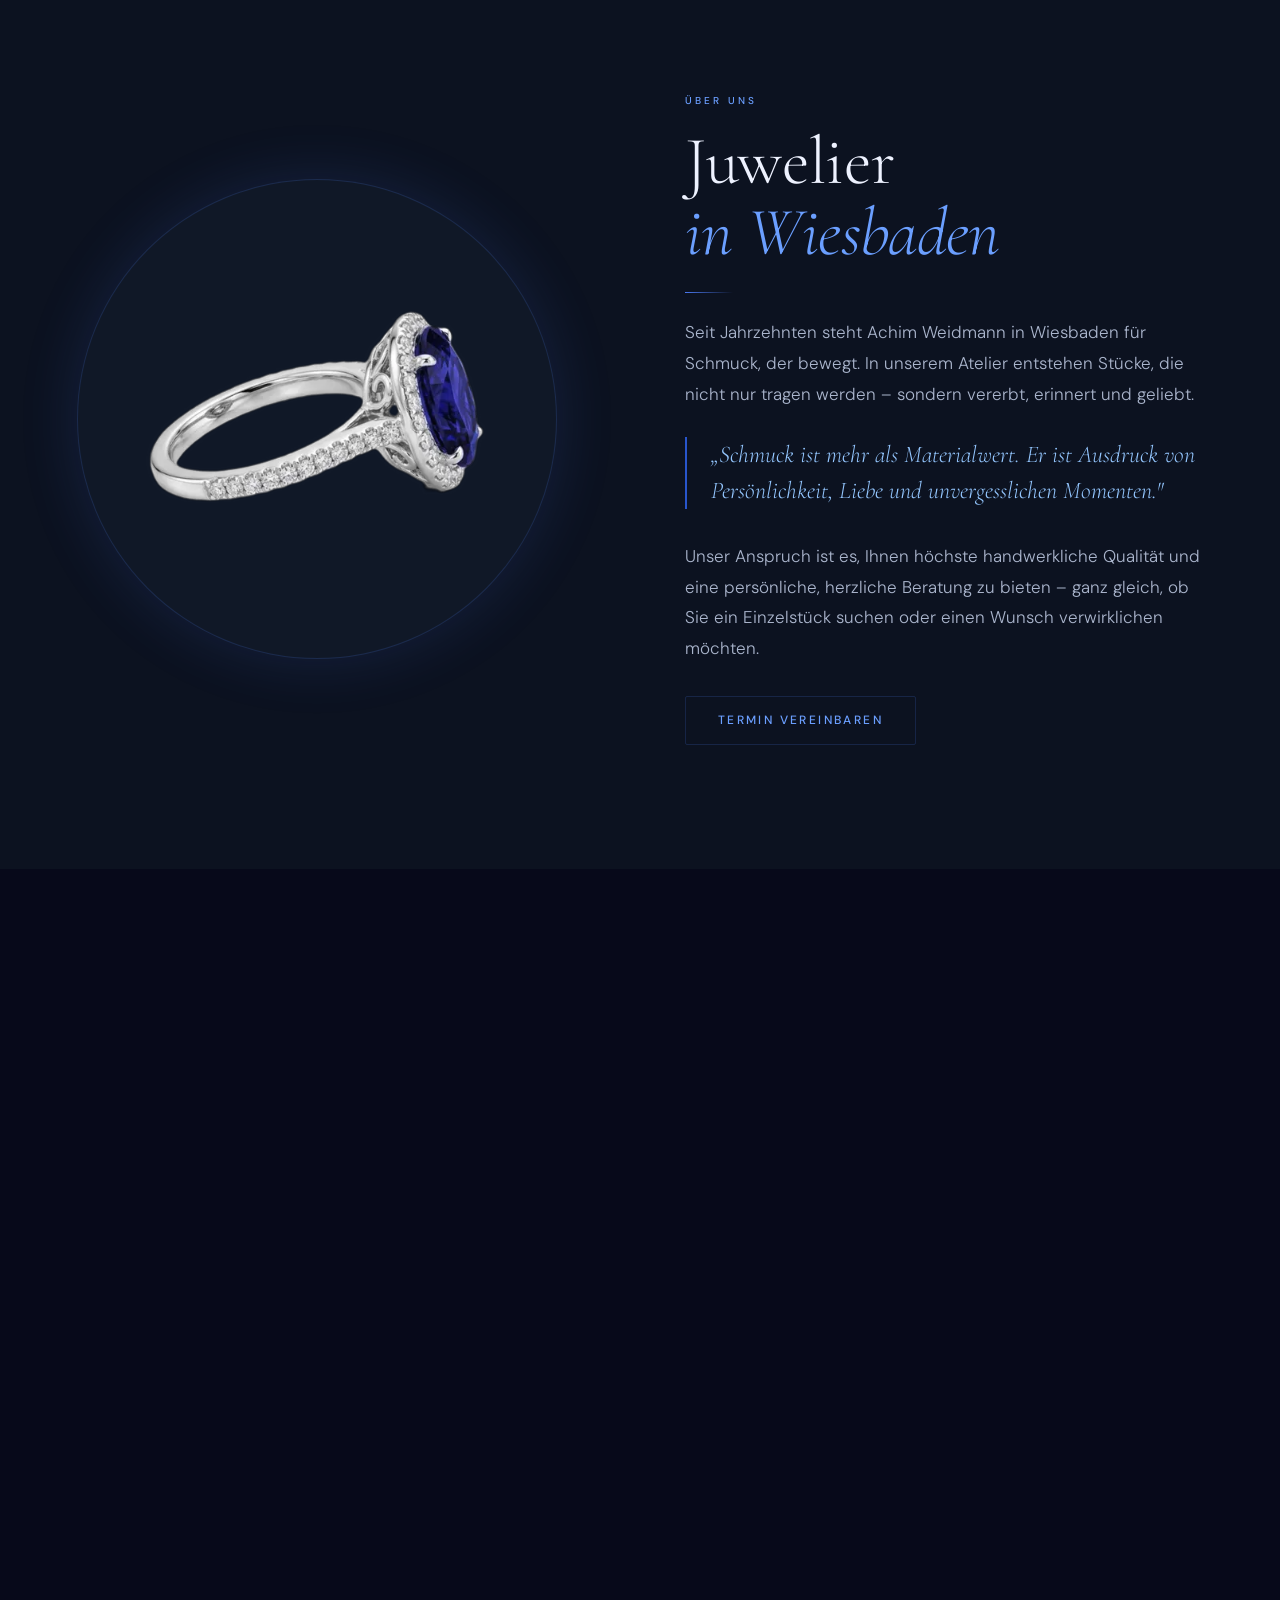
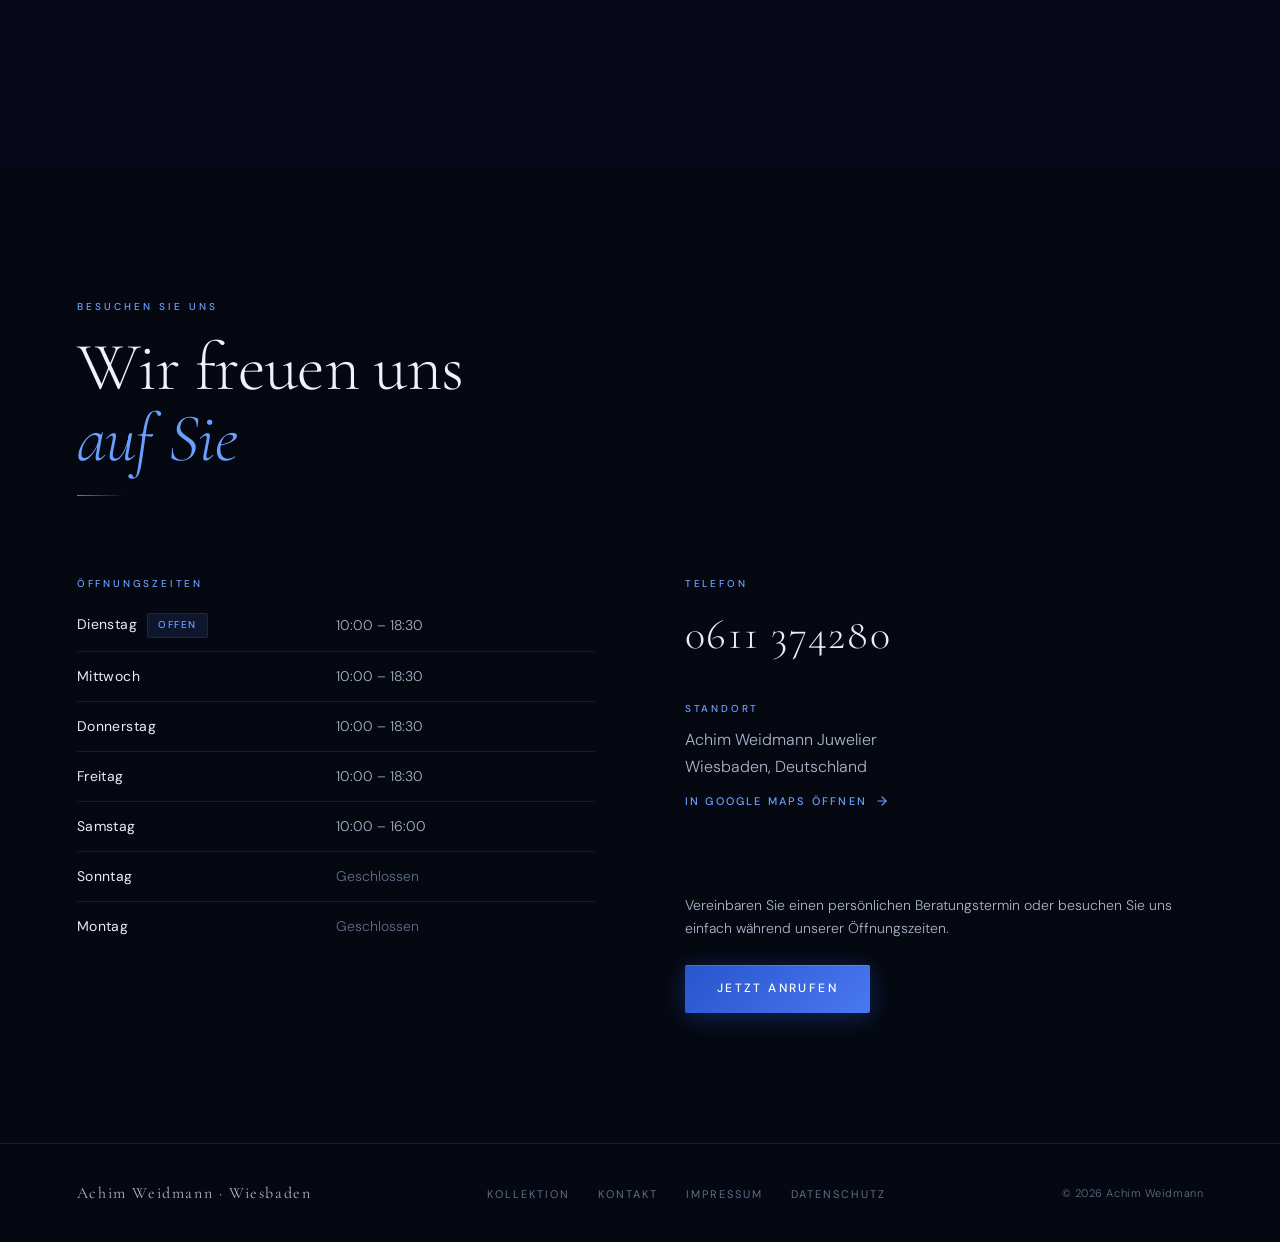
==== commit 5aef2217: "Deploy: hero clip 3% Co-Authored-By: Claude Opus 4.6 <noreply@anthropic.com>" ====
--- a/index.html
+++ b/index.html
@@ -355,7 +355,7 @@
       z-index: 2;
       filter: drop-shadow(0 0 50px rgba(74, 120, 240, 0.30))
               drop-shadow(0 0 120px rgba(74, 120, 240, 0.15));
-      clip-path: inset(0 0 4% 0);
+      clip-path: inset(0 0 3% 0);
     }
 
     /* Layered background glows */
